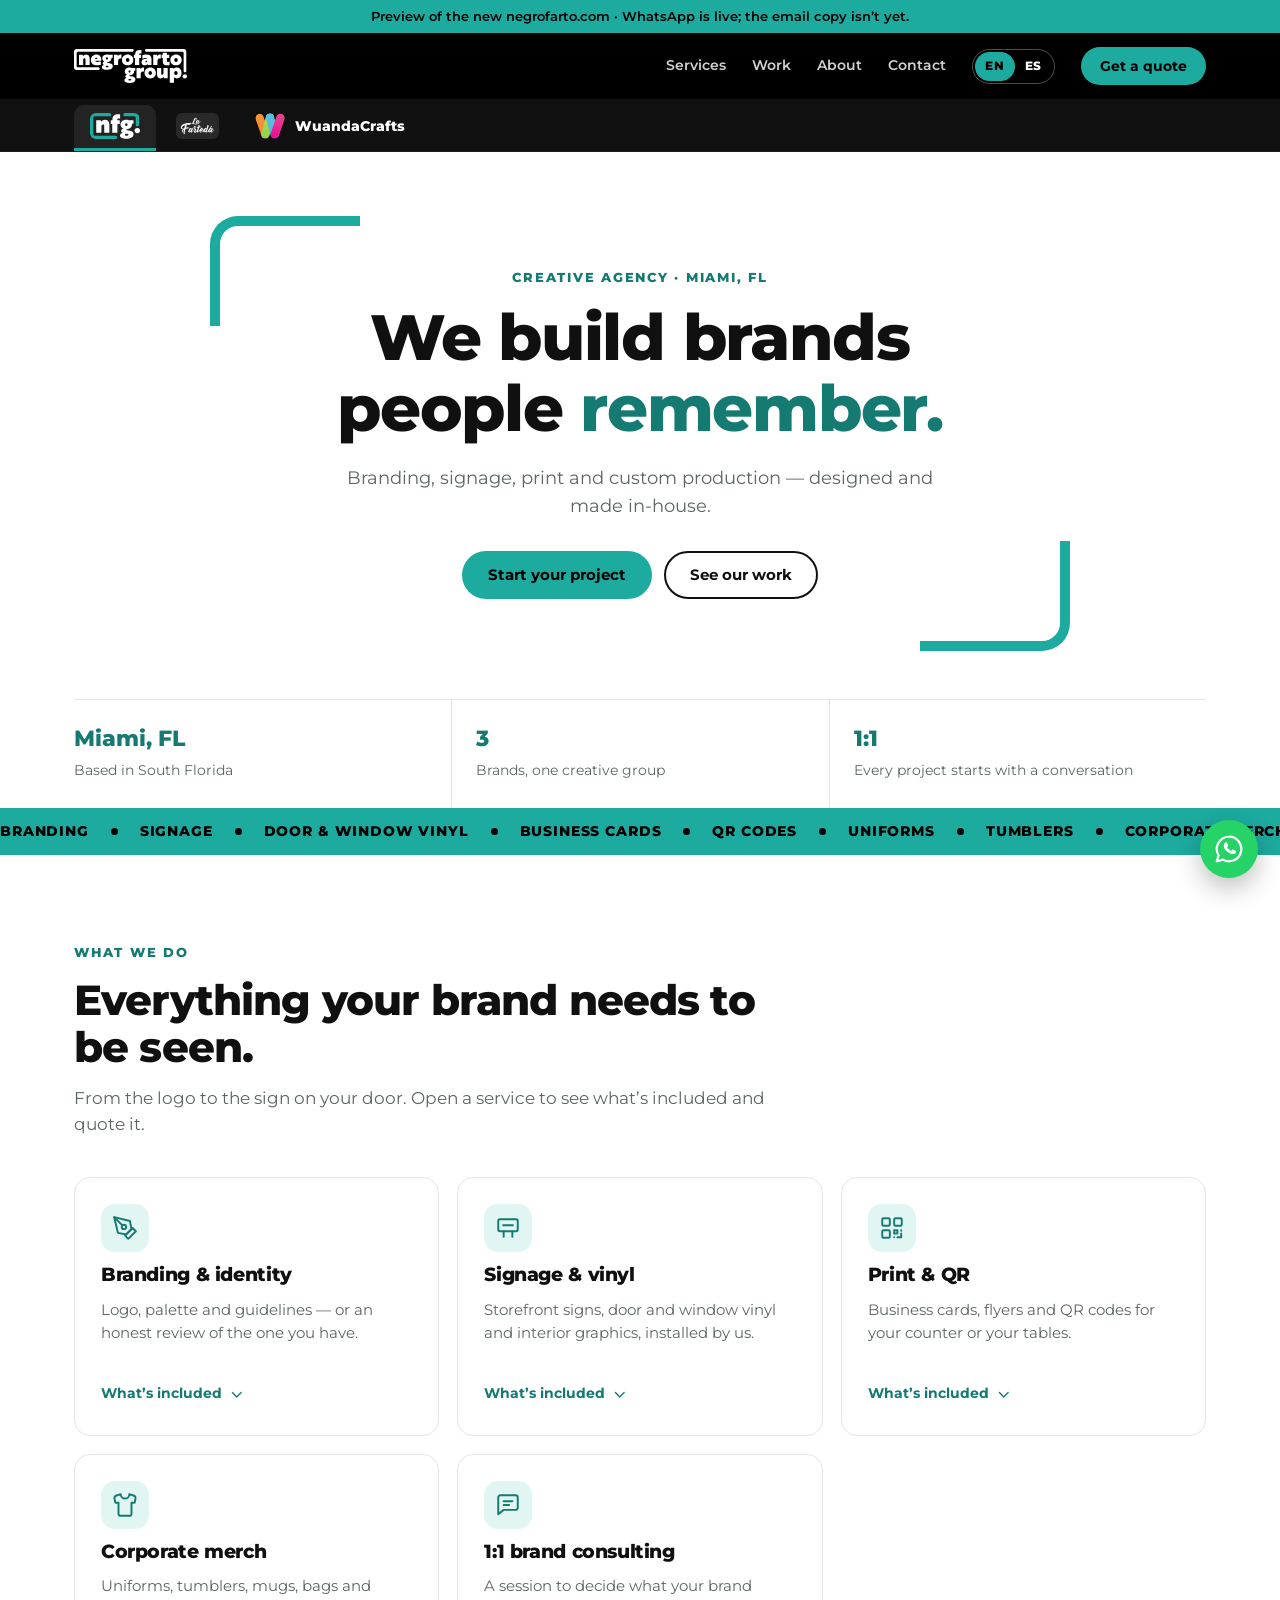
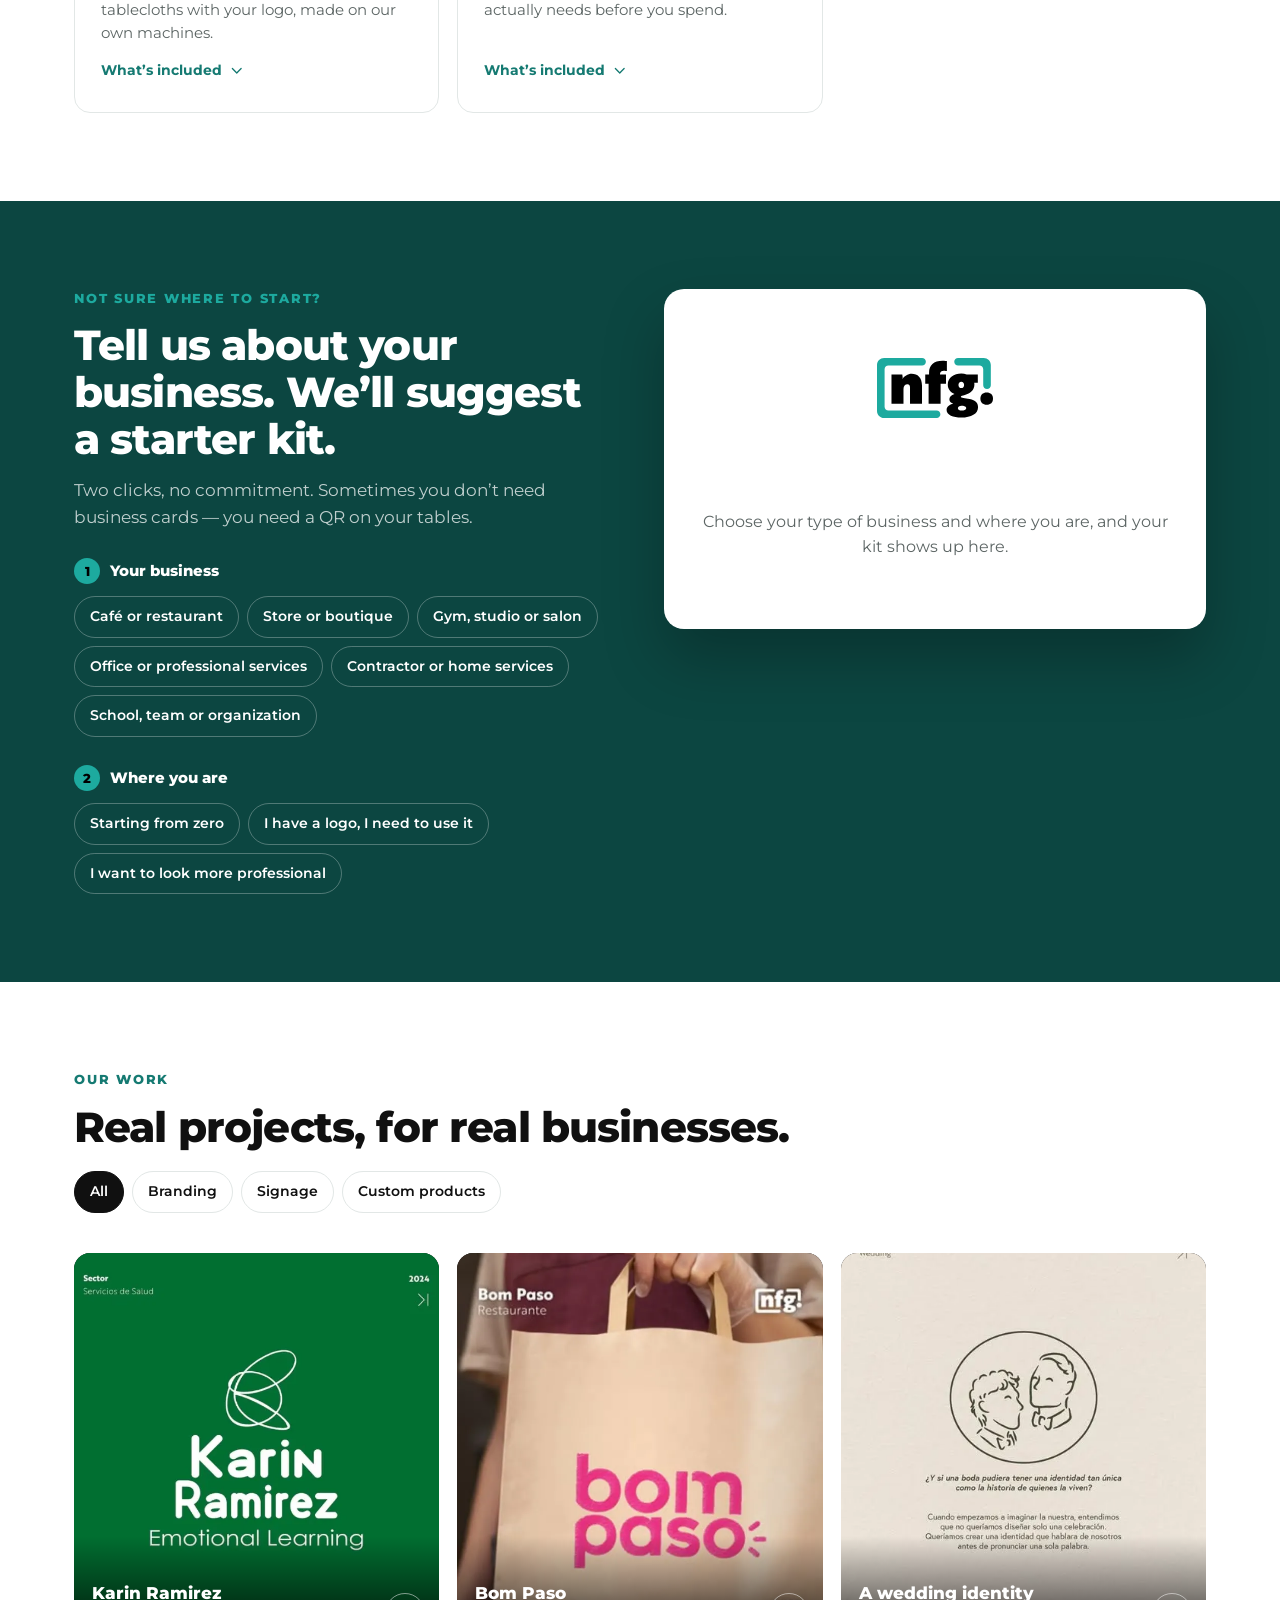
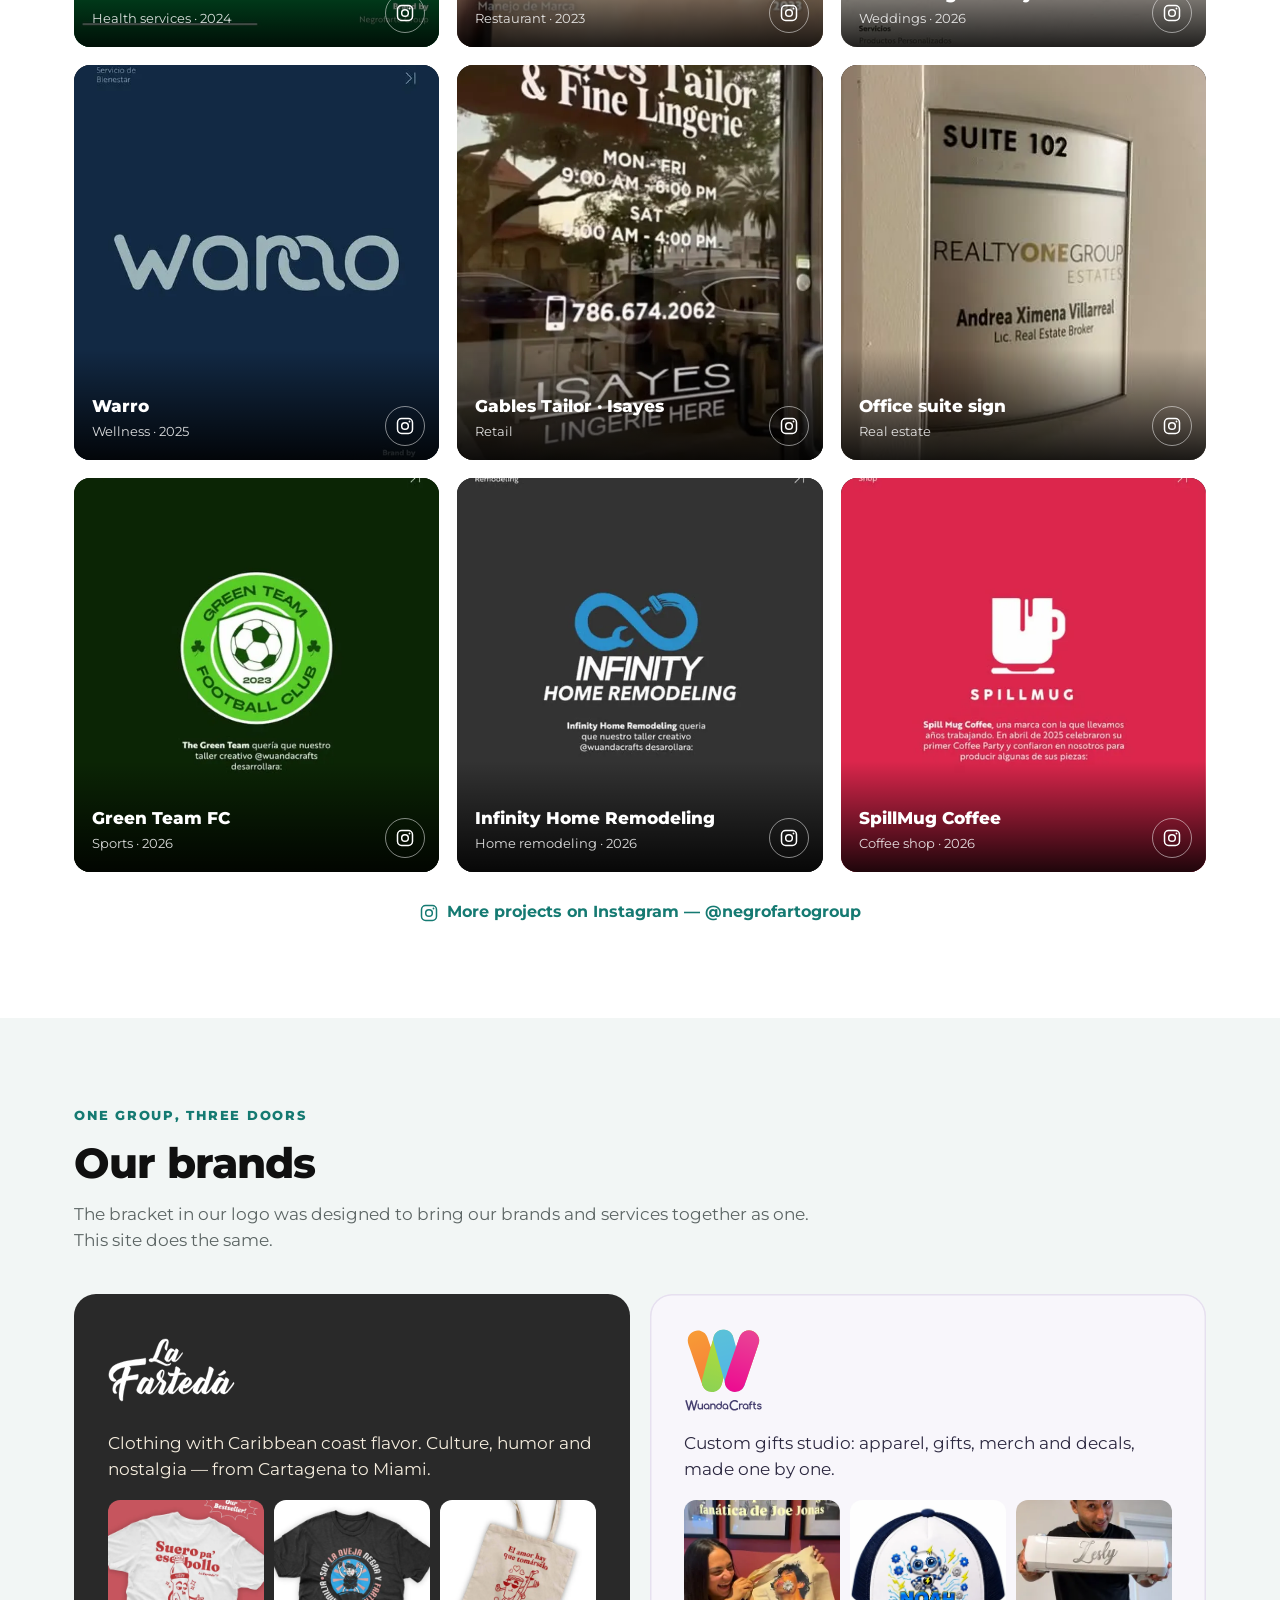
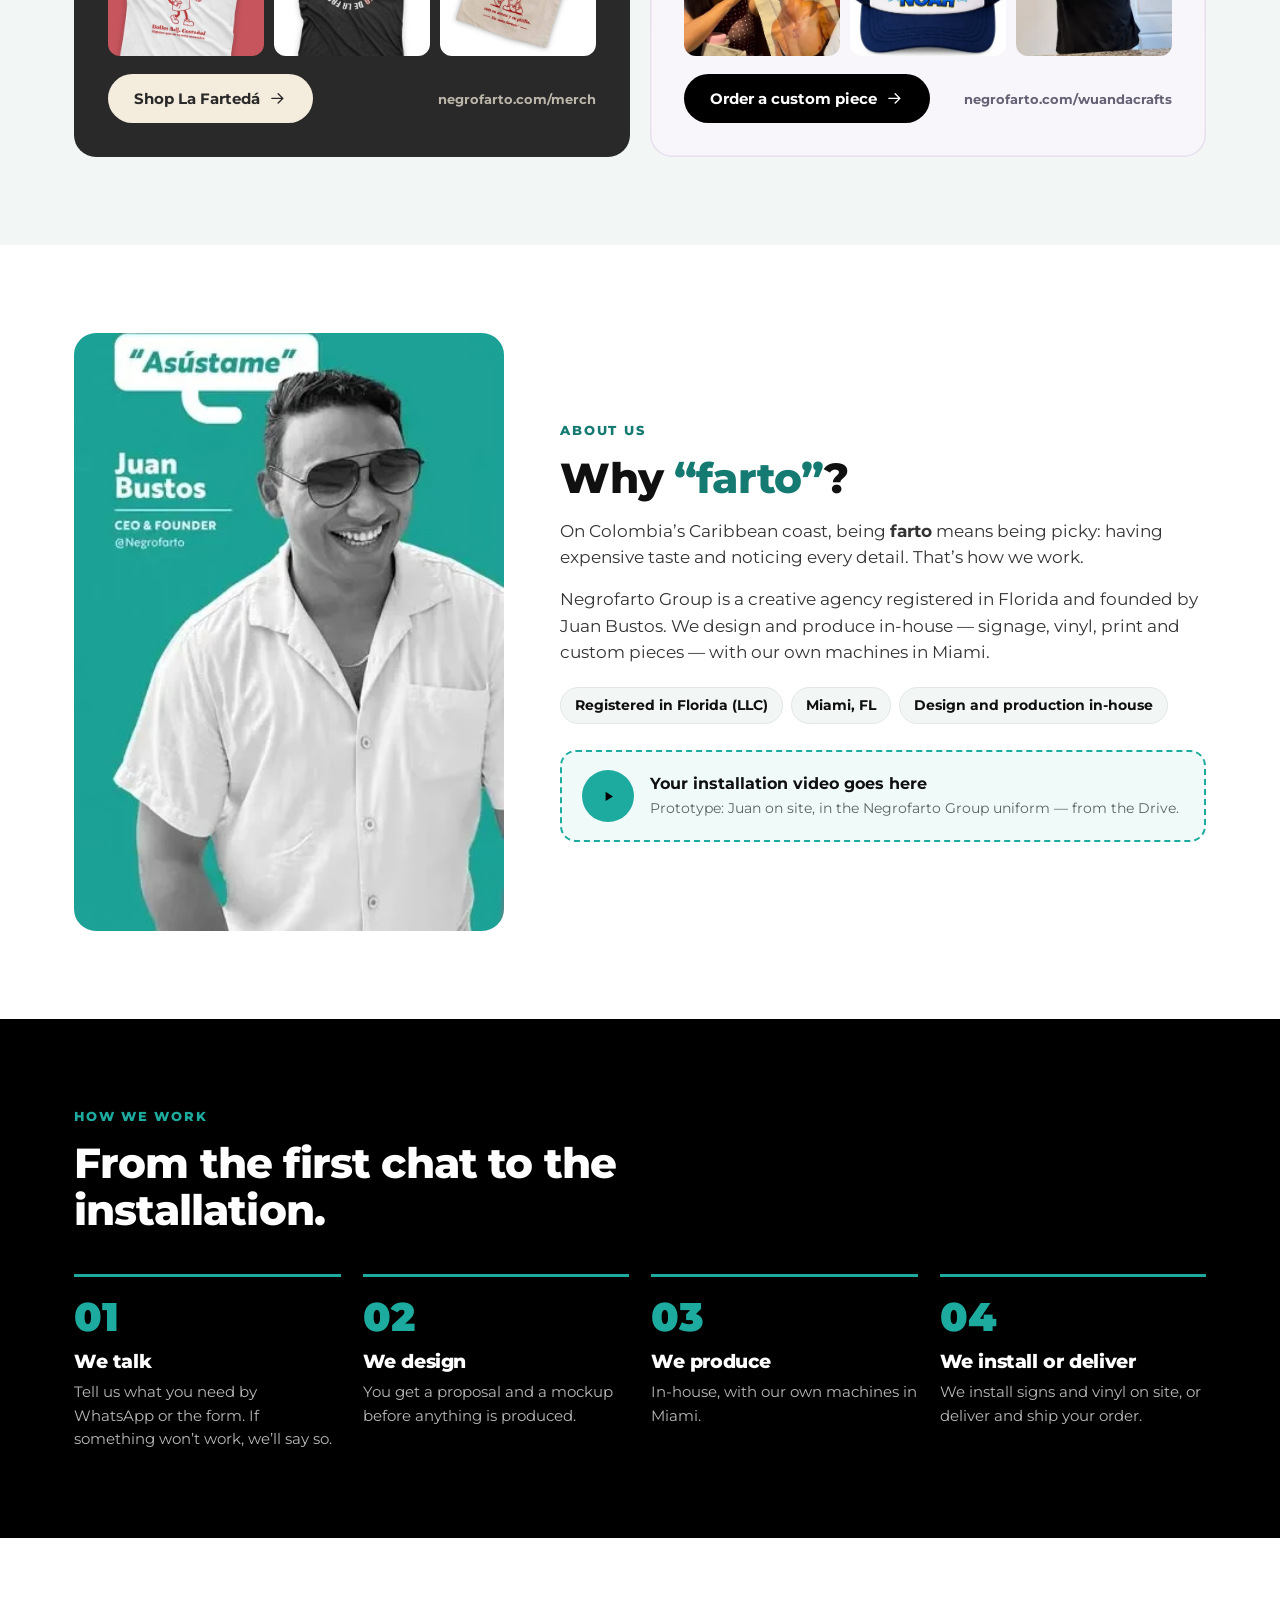
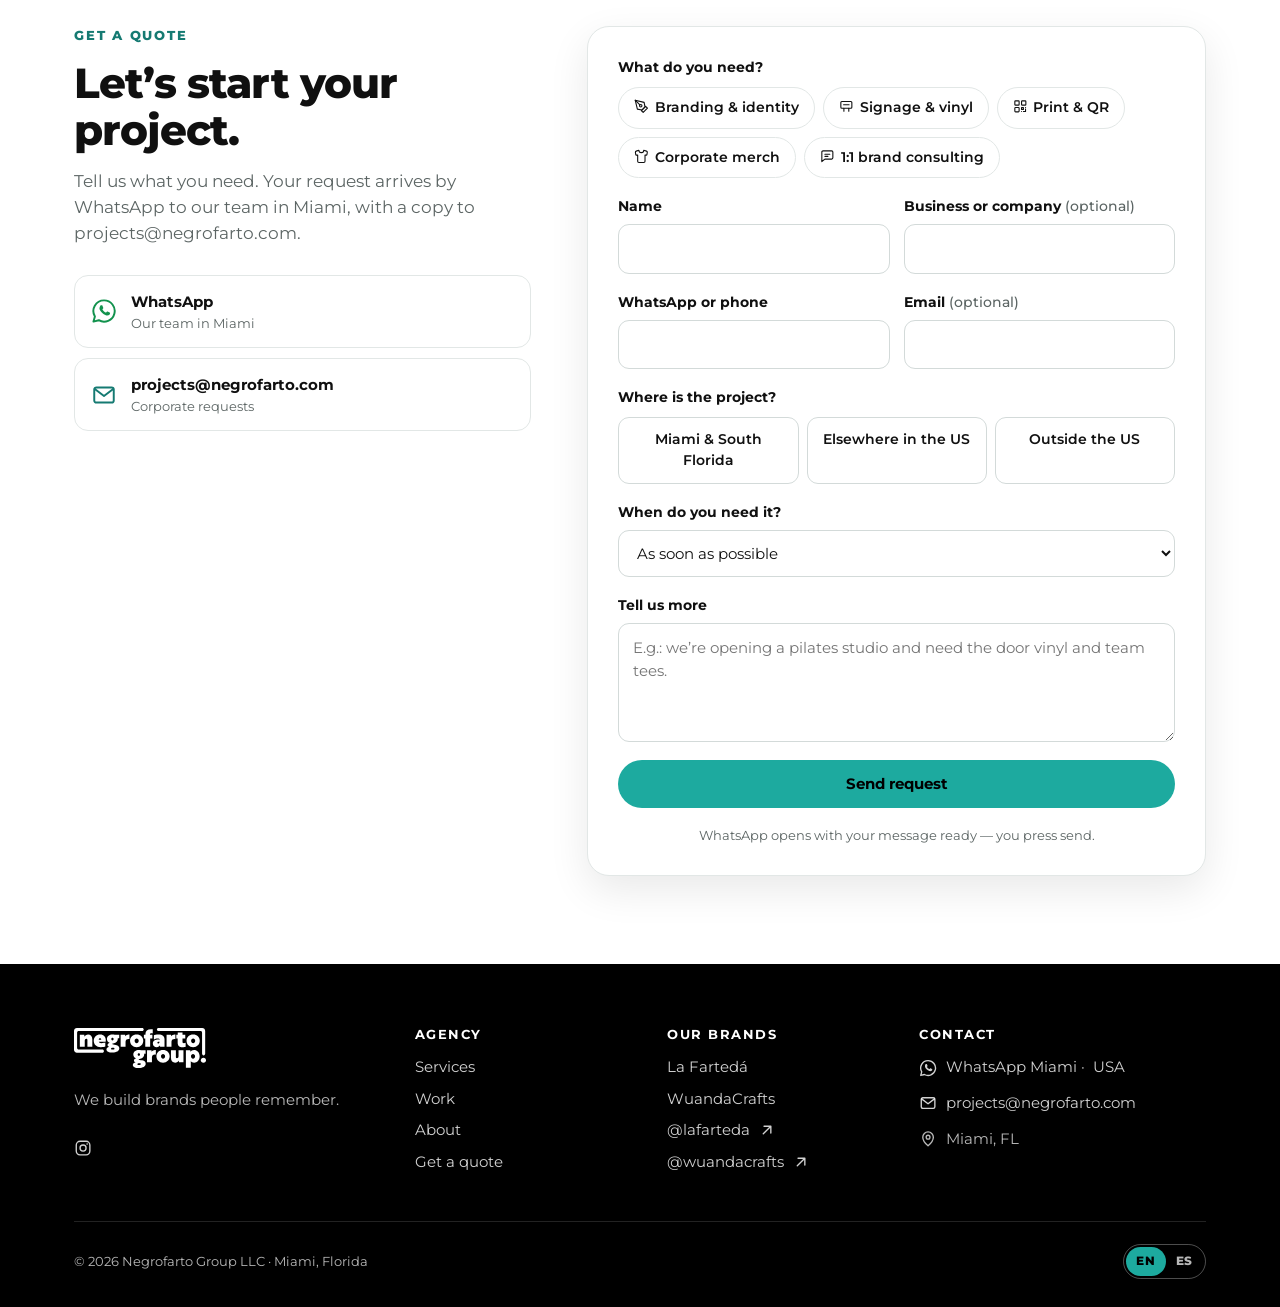
==== prototipo/index.html @ 37476e16 "Tendedero de fotos en WuandaCrafts y correo projects@negrofarto.com - WuandaCrafts: las piezas recie" ====
<!doctype html>
<html lang="en">
<head>
  <meta charset="utf-8" />
  <meta name="viewport" content="width=device-width, initial-scale=1" />
  <meta name="robots" content="noindex, nofollow" />
  <title>Negrofarto Group — Creative agency in Miami</title>
  <meta name="description" content="Creative agency in Miami: branding, signage, print and custom production." />
  <meta name="theme-color" content="#000000" />
  <link rel="icon" href="img/marcas/favicon.svg" type="image/svg+xml" />
  <link rel="icon" href="img/marcas/favicon-32.png" sizes="32x32" type="image/png" />
  <link rel="apple-touch-icon" href="img/marcas/apple-touch-icon.png" />
  <!-- Vista previa: og:image apunta al sitio de revisión; al publicar en negrofarto.com se cambia a ese dominio. -->
  <meta property="og:type" content="website" />
  <meta property="og:site_name" content="Negrofarto Group" />
  <meta property="og:title" content="Negrofarto Group — Creative agency in Miami" />
  <meta property="og:description" content="Creative agency in Miami: branding, signage, print and custom production." />
  <meta property="og:image" content="https://niconania.github.io/negrofarto-web/prototipo/img/og/og-negrofarto.png" />
  <meta property="og:image:width" content="1200" />
  <meta property="og:image:height" content="630" />
  <meta name="twitter:card" content="summary_large_image" />
  <link rel="preconnect" href="https://fonts.googleapis.com" />
  <link rel="preconnect" href="https://fonts.gstatic.com" crossorigin />
  <link href="https://fonts.googleapis.com/css2?family=Montserrat:wght@400;500;600;700;800;900&amp;display=swap" rel="stylesheet" />
  <link rel="stylesheet" href="recursos/estilos.css" />
</head>
<body class="marca-nfg" data-pagina="agencia" data-base="">
  <main>
    <section class="hero">
      <div class="caja">
        <div class="hero-texto">
          <p class="ceja" data-t="hero.ceja"></p>
          <h1 data-t-html="hero.titulo"></h1>
          <p class="hero-bajada" data-t="hero.texto"></p>
          <div class="acciones">
            <a class="boton boton--acento" href="#cotizar" data-t="hero.cta"></a>
            <a class="boton boton--borde" href="#trabajos" data-t="hero.cta2"></a>
          </div>
        </div>
      </div>
      <div class="caja">
        <div class="cifras">
          <div><strong>Miami, FL</strong><span data-t="cifra1"></span></div>
          <div><strong>3</strong><span data-t="cifra2"></span></div>
          <div><strong>1:1</strong><span data-t="cifra3"></span></div>
        </div>
      </div>
    </section>
    <div class="cinta" aria-hidden="true"><div class="cinta-pista" id="cinta"></div></div>

    <section class="seccion" id="servicios">
      <div class="caja">
        <div class="cabeza-seccion">
          <p class="ceja" data-t="serv.ceja"></p>
          <h2 data-t="serv.titulo"></h2>
          <p class="bajada" data-t="serv.texto"></p>
        </div>
        <div class="servicios" id="lista-servicios"></div>
      </div>
    </section>

    <section class="seccion seccion--kit" id="kit">
      <div class="caja kit-grilla">
        <div>
          <p class="ceja" data-t="kit.ceja"></p>
          <h2 data-t="kit.titulo"></h2>
          <p class="bajada" data-t="kit.texto"></p>
          <div class="kit-paso">
            <h3><span>1</span><span data-t="kit.paso1"></span></h3>
            <div class="chips" id="kit-negocios" role="group"></div>
          </div>
          <div class="kit-paso">
            <h3><span>2</span><span data-t="kit.paso2"></span></h3>
            <div class="chips" id="kit-etapas" role="group"></div>
          </div>
        </div>
        <div class="kit-resultado" id="kit-resultado" aria-live="polite"></div>
      </div>
    </section>

    <section class="seccion" id="trabajos">
      <div class="caja">
        <div class="cabeza-seccion cabeza-seccion--fila">
          <div>
            <p class="ceja" data-t="trab.ceja"></p>
            <h2 data-t="trab.titulo"></h2>
          </div>
          <div class="chips chips--claro" id="filtros-trabajos" role="group"></div>
        </div>
        <div class="trabajos" id="lista-trabajos"></div>
        <p class="mas-instagram">
          <a href="https://www.instagram.com/negrofartogroup/" target="_blank" rel="noopener"><svg class="icono" aria-hidden="true"><use href="#i-instagram"/></svg><span data-t="trab.instagram"></span></a>
        </p>
      </div>
    </section>

    <section class="seccion seccion--suave" id="marcas">
      <div class="caja">
        <div class="cabeza-seccion">
          <p class="ceja" data-t="marcas.ceja"></p>
          <h2 data-t="marcas.titulo"></h2>
          <p class="bajada" data-t="marcas.texto"></p>
        </div>
        <div class="marcas">
          <article class="marca marca--lf">
            <img class="marca-logo" src="img/marcas/lafarteda-logo.svg" alt="La Fartedá" width="127" height="64" />
            <p data-t="marcas.lf_texto"></p>
            <div class="marca-fotos">
              <img src="img/productos/camiseta-suero.webp" alt="" loading="lazy" />
              <img src="img/productos/camiseta-oveja-farta.webp" alt="" loading="lazy" />
              <img src="img/productos/tote-avena.webp" alt="" loading="lazy" />
            </div>
            <div class="marca-pie">
              <a class="boton boton--crema" href="merch/index.html"><span data-t="marcas.lf_cta"></span><svg class="icono" aria-hidden="true"><use href="#i-flecha"/></svg></a>
              <span class="marca-ruta">negrofarto.com/merch</span>
            </div>
          </article>
          <article class="marca marca--wc">
            <img class="marca-logo marca-logo--wc" src="img/marcas/wuandacrafts-logo.svg" alt="WuandaCrafts" width="80" height="84" />
            <p data-t="marcas.wc_texto"></p>
            <div class="marca-fotos">
              <img src="img/wuanda/tote-joe-jonas.webp" alt="" loading="lazy" />
              <img src="img/wuanda/gorra.webp" alt="" loading="lazy" />
              <img src="img/wuanda/calcomania-cricut.webp" alt="" loading="lazy" />
            </div>
            <div class="marca-pie">
              <a class="boton boton--negro" href="wuandacrafts/index.html"><span data-t="marcas.wc_cta"></span><svg class="icono" aria-hidden="true"><use href="#i-flecha"/></svg></a>
              <span class="marca-ruta">negrofarto.com/wuandacrafts</span>
            </div>
          </article>
        </div>
      </div>
    </section>

    <section class="seccion" id="nosotros">
      <div class="caja nosotros">
        <figure class="nosotros-foto"><img src="img/equipo/juan-bustos.webp" alt="Juan Bustos, CEO & Founder" loading="lazy" /></figure>
        <div>
          <p class="ceja" data-t="nos.ceja"></p>
          <h2 data-t-html="nos.titulo"></h2>
          <p data-t-html="nos.p1"></p>
          <p data-t="nos.p2"></p>
          <ul class="datos-chip">
            <li data-t="nos.dato1"></li>
            <li>Miami, FL</li>
            <li data-t="nos.dato3"></li>
          </ul>
          <div class="video-pendiente">
            <span class="boton-play"><svg class="icono" aria-hidden="true"><use href="#i-play"/></svg></span>
            <div><strong data-t="nos.video"></strong><span data-t="nos.video_nota"></span></div>
          </div>
        </div>
      </div>
    </section>

    <section class="seccion seccion--negra" id="proceso">
      <div class="caja">
        <div class="cabeza-seccion">
          <p class="ceja" data-t="proc.ceja"></p>
          <h2 data-t="proc.titulo"></h2>
        </div>
        <ol class="proceso">
          <li><span class="proceso-num">01</span><h3 data-t="proc.1t"></h3><p data-t="proc.1x"></p></li>
          <li><span class="proceso-num">02</span><h3 data-t="proc.2t"></h3><p data-t="proc.2x"></p></li>
          <li><span class="proceso-num">03</span><h3 data-t="proc.3t"></h3><p data-t="proc.3x"></p></li>
          <li><span class="proceso-num">04</span><h3 data-t="proc.4t"></h3><p data-t="proc.4x"></p></li>
        </ol>
      </div>
    </section>

    <section class="seccion" id="cotizar">
      <div class="caja cotizar">
        <div>
          <p class="ceja" data-t="cot.ceja"></p>
          <h2 data-t="cot.titulo"></h2>
          <p class="bajada" data-t="cot.texto"></p>
          <div class="contacto-directo">
            <button class="contacto-boton wa" type="button" data-whatsapp="miami"><svg class="icono" aria-hidden="true"><use href="#i-whatsapp"/></svg><span><strong>WhatsApp</strong><small data-t="cot.usa"></small></span></button>
            <a class="contacto-boton" href="mailto:projects@negrofarto.com"><svg class="icono" aria-hidden="true"><use href="#i-correo"/></svg><span><strong>projects@negrofarto.com</strong><small data-t="cot.correo_nota"></small></span></a>
          </div>
        </div>
        <form class="formulario" id="form-cotizar" novalidate>
          <fieldset class="campo">
            <legend data-t="cot.servicios"></legend>
            <div class="chips chips--claro" id="cot-servicios"></div>
            <p class="error-campo" data-error="servicios" data-t="err.servicios" hidden></p>
          </fieldset>
          <div class="fila-2">
            <label class="campo"><span class="etiqueta-campo" data-t="cot.nombre"></span><input name="nombre" autocomplete="name" /><span class="error-campo" data-error="nombre" data-t="err.nombre" hidden></span></label>
            <label class="campo"><span class="etiqueta-campo"><span data-t="cot.negocio"></span> <span class="opcional">(<span data-t="cot.opcional"></span>)</span></span><input name="negocio" autocomplete="organization" /></label>
          </div>
          <div class="fila-2">
            <label class="campo"><span class="etiqueta-campo" data-t="cot.telefono"></span><input name="telefono" type="tel" autocomplete="tel" /><span class="error-campo" data-error="telefono" data-t="err.telefono" hidden></span></label>
            <label class="campo"><span class="etiqueta-campo"><span data-t="cot.correo"></span> <span class="opcional">(<span data-t="cot.opcional"></span>)</span></span><input name="correo" type="email" autocomplete="email" /></label>
          </div>
          <fieldset class="campo">
            <legend data-t="cot.donde"></legend>
            <div class="opciones-radio">
              <label class="opcion"><input type="radio" name="donde" value="miami" /><span data-t="cot.miami"></span></label>
              <label class="opcion"><input type="radio" name="donde" value="eeuu" /><span data-t="cot.eeuu"></span></label>
              <label class="opcion"><input type="radio" name="donde" value="fuera" /><span data-t="cot.fuera"></span></label>
            </div>
            <p class="ruta" id="cot-ruta" hidden></p>
            <p class="error-campo" data-error="donde" data-t="err.donde" hidden></p>
          </fieldset>
          <label class="campo"><span class="etiqueta-campo" data-t="cot.cuando"></span>
            <select name="cuando">
              <option value="asap" data-t="cot.asap"></option>
              <option value="mes" data-t="cot.mes"></option>
              <option value="trimestre" data-t="cot.trimestre"></option>
              <option value="explorando" data-t="cot.explorando"></option>
            </select>
          </label>
          <label class="campo"><span class="etiqueta-campo" data-t="cot.mensaje"></span><textarea name="mensaje" rows="4" data-t-ph="cot.mensaje_ph"></textarea></label>
          <button class="boton boton--acento boton--ancho" type="submit" data-t="cot.enviar"></button>
          <p class="nota-form" data-t="cot.nota"></p>
        </form>
      </div>
    </section>
  </main>
  <dialog class="modal modal--ancho" id="modal-proyecto"></dialog>

  <script src="recursos/iconos.js"></script>
  <script src="recursos/textos.js"></script>
  <script src="recursos/datos.js"></script>
  <script src="recursos/app.js"></script>
</body>
</html>
---- prototipo/recursos/estilos.css ----
/* Prototipo de negrofarto.com — marca Negrofarto Group (turquesa #1DAA9F,
   negro, blanco y Montserrat, según su manual). La Fartedá y WuandaCrafts
   viven bajo la misma cabecera y solo cambian el color de acento. */
*, *::before, *::after { box-sizing: border-box; }

:root {
  --negro: #000;
  --carbon: #141414;
  --texto: #101010;
  --gris: #5c6564;
  --linea: #e2e7e6;
  --fondo: #fff;
  --suave: #f2f6f5;
  /* Turquesa y sus cuatro tonos oficiales: manual de marca 2026, p.13. */
  --turquesa: #1daa9f;
  --turquesa-aqua: #2edccd;
  --turquesa-claro: #62e4da;
  --turquesa-oscuro: #157a72;
  --turquesa-tinta: #0c4641;
  --acento: var(--turquesa);
  --acento-oscuro: var(--turquesa-oscuro);
  --sobre-acento: #000;
  --wa: #25d366;
  --error: #b42318;
  --radio: 16px;
  --sombra: 0 14px 40px rgba(0, 0, 0, .09);
  --caja: 1180px;
  --alto-cabecera: 66px;
  /* Tipografías del manual: Brother 1816 para títulos y Montserrat para texto. Brother 1816 es comercial y aún no
     tenemos sus archivos ni su licencia web, así que los títulos caen a Montserrat. Cuando lleguen, basta declarar
     su @font-face y todos los títulos la toman sin tocar nada más. */
  --fuente-titulo: 'Brother 1816', 'Montserrat', system-ui, -apple-system, 'Segoe UI', sans-serif;
  --fuente-texto: 'Montserrat', system-ui, -apple-system, 'Segoe UI', sans-serif;
}
.marca-lf {
  --acento: #b4464f;
  --acento-oscuro: #8c323a;
  --sobre-acento: #fff;
  --lf-oscuro: #292929;
  --lf-crema: #f4ecdd;
  --lf-crema-2: #e6d9c2;
  --lf-cafe: #6b5a44;
}
/* WuandaCrafts: colores de su logo oficial (el naranja anterior venía del avatar de Halloween). */
.marca-wc {
  --acento: #463f6f;        /* morado del wordmark */
  --acento-oscuro: #2f2a4d;
  --sobre-acento: #fff;
  --wc-rosa: #ec0c91;       /* magenta de la W, solo para textos grandes */
  --wc-crema: #f8f6fb;
  --wc-linea: #e6e0ef;
  --wc-cafe: #5e5878;
}

html { scroll-behavior: smooth; scroll-padding-top: calc(var(--alto-cabecera) + 18px); }
body {
  margin: 0;
  font-family: var(--fuente-texto);
  font-size: 16px;
  line-height: 1.55;
  color: var(--texto);
  background: var(--fondo);
  -webkit-font-smoothing: antialiased;
}
img { display: block; max-width: 100%; }
a { color: inherit; }
button, input, select, textarea { font: inherit; color: inherit; }
h1, h2, h3, h4 { margin: 0; font-family: var(--fuente-titulo); line-height: 1.12; letter-spacing: -0.02em; }
p { margin: 0; }
[hidden] { display: none !important; }
.caja { max-width: var(--caja); margin: 0 auto; padding: 0 24px; }
.icono {
  width: 1.25em; height: 1.25em; flex: none;
  fill: none; stroke: currentColor; stroke-width: 1.8; stroke-linecap: round; stroke-linejoin: round;
}
:focus-visible { outline: 3px solid var(--turquesa-claro); outline-offset: 2px; }

/* ── Botones ── */
.boton {
  display: inline-flex; align-items: center; justify-content: center; gap: 8px;
  padding: 13px 24px; border: 2px solid transparent; border-radius: 999px;
  font-size: 15px; font-weight: 700; line-height: 1.2; text-decoration: none; cursor: pointer;
  transition: transform .15s, background-color .15s, color .15s, border-color .15s;
}
.boton:hover { transform: translateY(-1px); }
.boton--acento { background: var(--acento); color: var(--sobre-acento); }
.boton--acento:hover { background: var(--acento-oscuro); color: #fff; }
.boton--negro { background: #000; color: #fff; }
.boton--negro:hover { background: #2a2a2a; }
.boton--crema { background: #f4ecdd; color: #292929; }
.boton--crema:hover { background: #fff; }
.boton--borde { border-color: currentColor; background: transparent; }
.boton--borde-claro { border-color: rgba(255, 255, 255, .4); color: #fff; }
.boton--borde-claro:hover { border-color: #fff; }
.boton--chico { padding: 9px 17px; font-size: 13.5px; }
.boton--ancho { width: 100%; }
.enlace-flecha {
  display: inline-flex; align-items: center; gap: 6px; padding: 4px 0; border: 0; background: none;
  font-size: 14px; font-weight: 700; color: var(--acento-oscuro); text-decoration: none; cursor: pointer;
}

/* ── Aviso, cabecera y las tres puertas ── */
.aviso { background: var(--turquesa); color: #000; font-size: 12.5px; font-weight: 600; text-align: center; text-wrap: balance; padding: 7px 16px; }
.cabecera { position: sticky; top: 0; z-index: 50; background: var(--negro); color: #fff; }
.cabecera .caja { display: flex; align-items: center; gap: 26px; height: var(--alto-cabecera); position: relative; }
.logo img { height: 34px; width: auto; }
.menu { display: flex; gap: 26px; margin-left: auto; }
.menu a {
  padding: 6px 0; border-bottom: 2px solid transparent;
  font-size: 14px; font-weight: 600; color: rgba(255, 255, 255, .82); text-decoration: none;
}
.menu a:hover { color: #fff; border-color: var(--turquesa); }
.idioma { display: inline-flex; flex: none; padding: 2px; border: 1.5px solid rgba(255, 255, 255, .3); border-radius: 999px; }
.idioma button {
  padding: 5px 10px; border: 0; border-radius: 999px; background: transparent; color: inherit;
  font-size: 12px; font-weight: 800; letter-spacing: .06em; cursor: pointer;
}
.idioma button[aria-pressed="true"] { background: var(--turquesa); color: #000; }
.boton-carrito {
  position: relative; display: grid; place-items: center; width: 42px; height: 42px; flex: none;
  border: 1.5px solid rgba(255, 255, 255, .3); border-radius: 50%; background: transparent; color: #fff; cursor: pointer;
}
.boton-carrito:hover { border-color: #fff; }
.contador {
  position: absolute; top: -5px; right: -6px; display: grid; place-items: center; min-width: 20px; height: 20px; padding: 0 5px;
  border-radius: 10px; background: var(--acento); color: var(--sobre-acento); font-size: 11px; font-weight: 800;
}
.contador.latido { animation: latido .5s; }
@keyframes latido { 40% { transform: scale(1.35); } }
.menu-movil {
  display: none; place-items: center; width: 42px; height: 42px; flex: none;
  border: 0; border-radius: 10px; background: #1b1b1b; color: #fff; cursor: pointer;
}
.puertas { background: #111; border-bottom: 1px solid #1f1f1f; }
.puertas .caja { display: flex; gap: 4px; padding-top: 6px; overflow-x: auto; scrollbar-width: none; }
.puertas .caja::-webkit-scrollbar { display: none; }
.puerta {
  --color-puerta: var(--turquesa);
  display: flex; align-items: center; gap: 10px; padding: 8px 16px 9px; flex: none;
  border-bottom: 3px solid transparent; border-radius: 10px 10px 0 0;
  color: rgba(255, 255, 255, .7); text-decoration: none; white-space: nowrap;
}
.puerta--lf { --color-puerta: #d0646d; }
.puerta--wc { --color-puerta: #ec0c91; }
.puerta img { height: 26px; width: auto; border-radius: 6px; }
.puerta strong { display: block; font-size: 13.5px; font-weight: 800; color: #fff; line-height: 1.2; }
.puerta:hover { background: rgba(255, 255, 255, .05); }
.puerta[aria-current="page"] { background: rgba(255, 255, 255, .08); border-bottom-color: var(--color-puerta); color: rgba(255, 255, 255, .9); }

/* ── Secciones comunes ── */
.seccion { padding: 88px 0; }
.seccion--suave { background: var(--suave); }
.seccion--negra { background: var(--negro); color: #fff; }
.ceja { margin-bottom: 14px; font-size: 12.5px; font-weight: 800; letter-spacing: .14em; text-transform: uppercase; color: var(--acento-oscuro); }
.seccion--negra .ceja, .seccion--kit .ceja { color: var(--turquesa); }
h2 { font-size: clamp(28px, 3.4vw, 42px); font-weight: 800; }
h2 em { font-style: normal; color: var(--acento-oscuro); }
.bajada { margin-top: 14px; font-size: 17px; color: var(--gris); }
.seccion--negra .bajada, .seccion--kit .bajada { color: rgba(255, 255, 255, .74); }
.cabeza-seccion { max-width: 740px; margin-bottom: 40px; }
.cabeza-seccion--fila { display: flex; flex-wrap: wrap; align-items: flex-end; justify-content: space-between; gap: 20px; max-width: none; }
.chips { display: flex; flex-wrap: wrap; gap: 8px; }
.chip {
  padding: 9px 15px; border: 1.5px solid rgba(255, 255, 255, .28); border-radius: 999px; background: transparent;
  color: #fff; font-size: 14px; font-weight: 600; cursor: pointer; transition: background-color .15s, border-color .15s, color .15s;
}
.chip:hover { border-color: #fff; }
.chip[aria-pressed="true"] { background: var(--turquesa); border-color: var(--turquesa); color: #000; }
.chips--claro .chip { border-color: var(--linea); background: #fff; color: var(--texto); }
.chips--claro .chip:hover { border-color: var(--texto); }
.chips--claro .chip[aria-pressed="true"] { background: var(--texto); border-color: var(--texto); color: #fff; }
.chip .icono { width: 1.05em; height: 1.05em; margin-right: 6px; vertical-align: -2px; }

/* Corchete del logo nfg.: engloba lo que va adentro. */
.corchete { position: relative; padding: 22px; }
.corchete::before, .corchete::after {
  content: ''; position: absolute; z-index: 1; width: 34%; height: 34%; border: 10px solid var(--acento); pointer-events: none;
}
.corchete::before { top: 0; left: 0; border-right: 0; border-bottom: 0; border-top-left-radius: 26px; }
.corchete::after { right: 0; bottom: 0; border-top: 0; border-left: 0; border-bottom-right-radius: 26px; }

/* ── Agencia: portada ── */
/* Clara y sin collage: Juan la sentía cargada y el negro pesado. El corchete del logo enmarca el mensaje. */
.hero { padding: 64px 0 0; background: var(--fondo); color: var(--texto); overflow: hidden; }
.hero-texto { position: relative; max-width: 860px; margin: 0 auto; padding: 52px 56px; text-align: center; }
.hero-texto::before, .hero-texto::after {
  content: ''; position: absolute; width: 150px; height: 110px; border: 10px solid var(--turquesa); pointer-events: none;
}
.hero-texto::before { top: 0; left: 0; border-right: 0; border-bottom: 0; border-top-left-radius: 28px; }
.hero-texto::after { right: 0; bottom: 0; border-top: 0; border-left: 0; border-bottom-right-radius: 28px; }
.hero h1 { font-size: clamp(38px, 5vw, 64px); font-weight: 800; text-wrap: balance; }
.hero h1 em { font-style: normal; color: var(--turquesa-oscuro); }
.hero-bajada { max-width: 34em; margin: 20px auto 30px; font-size: 18px; color: var(--gris); text-wrap: pretty; }
.acciones { display: flex; flex-wrap: wrap; gap: 12px; }
.hero .acciones { justify-content: center; }
.cifras { display: grid; grid-template-columns: repeat(3, 1fr); margin-top: 48px; border-top: 1px solid var(--linea); }
.cifras div { display: flex; flex-direction: column; gap: 4px; padding: 22px 24px 26px 0; }
.cifras div + div { padding-left: 24px; border-left: 1px solid var(--linea); }
.cifras strong { font-size: 22px; font-weight: 800; color: var(--turquesa-oscuro); }
.cifras span { font-size: 14px; color: var(--gris); }
.cinta { overflow: hidden; background: var(--acento); color: var(--sobre-acento); white-space: nowrap; }
.cinta-pista { display: inline-flex; padding: 13px 0; font-size: 14px; font-weight: 800; letter-spacing: .06em; text-transform: uppercase; animation: cinta 45s linear infinite; }
.cinta-pista span { display: inline-flex; align-items: center; gap: 22px; padding-right: 22px; }
.cinta-pista span::after { content: ''; width: 7px; height: 7px; border-radius: 50%; background: currentColor; }
@keyframes cinta { to { transform: translateX(-50%); } }

/* Servicios */
.servicios { display: grid; grid-template-columns: repeat(3, 1fr); gap: 18px; align-items: start; }
.servicio {
  display: flex; flex-direction: column; gap: 12px; padding: 26px;
  border: 1.5px solid var(--linea); border-radius: var(--radio); background: #fff; transition: border-color .2s, box-shadow .2s;
}
.servicio:hover, .servicio.abierto { border-color: var(--turquesa); box-shadow: var(--sombra); }
.servicio-icono { display: grid; place-items: center; width: 48px; height: 48px; flex: none; border-radius: 14px; background: #e1f5f3; color: var(--turquesa-oscuro); }
.servicio-icono .icono { width: 26px; height: 26px; }
.servicio h3 { font-size: 19px; font-weight: 800; }
.servicio p { min-height: 4.65em; font-size: 15px; color: var(--gris); }
.servicio-ver .icono { transition: transform .2s; }
.servicio.abierto .servicio-ver .icono { transform: rotate(180deg); }
.servicio-detalle { display: none; gap: 14px; padding-top: 14px; border-top: 1px solid var(--linea); }
.servicio.abierto .servicio-detalle { display: grid; }
.lista-check { display: grid; gap: 8px; margin: 0; padding: 0; list-style: none; font-size: 14.5px; }
.lista-check li { display: flex; align-items: flex-start; gap: 8px; }
.lista-check .icono { margin-top: 2px; color: var(--turquesa); }

/* ¿Qué necesita tu negocio? */
.seccion--kit { background: var(--turquesa-tinta); color: #fff; }
.kit-grilla { display: grid; grid-template-columns: 1fr 1fr; gap: 48px; align-items: start; }
.kit-paso { margin-top: 28px; }
.kit-paso h3 { display: flex; align-items: center; gap: 10px; margin-bottom: 12px; font-size: 15px; font-weight: 800; letter-spacing: 0; }
.kit-paso h3 span:first-child { display: grid; place-items: center; width: 26px; height: 26px; border-radius: 50%; background: var(--turquesa); color: #000; font-size: 13px; }
.kit-resultado {
  position: sticky; top: calc(var(--alto-cabecera) + 20px); padding: 30px;
  border-radius: 20px; background: #fff; color: var(--texto); box-shadow: 0 30px 60px rgba(0, 0, 0, .25);
}
.kit-vacio { display: grid; place-items: center; gap: 14px; min-height: 280px; text-align: center; color: var(--gris); }
.kit-logo { width: 116px; height: auto; }
.kit-para { margin-top: 4px; font-size: 14px; color: var(--gris); }
.kit-items { display: grid; gap: 10px; margin: 18px 0 20px; padding: 0; list-style: none; }
.kit-item { display: grid; grid-template-columns: 40px 1fr; gap: 12px; align-items: start; padding: 12px; border-radius: 12px; background: var(--suave); animation: aparecer .35s both; }
.kit-item:nth-child(2) { animation-delay: .06s; }
.kit-item:nth-child(3) { animation-delay: .12s; }
.kit-item:nth-child(4) { animation-delay: .18s; }
@keyframes aparecer { from { opacity: 0; transform: translateY(8px); } }
.kit-item .servicio-icono { width: 40px; height: 40px; border-radius: 10px; }
.kit-item .servicio-icono .icono { width: 22px; height: 22px; }
.kit-item strong { display: block; font-size: 15px; }
.kit-item span { font-size: 13.5px; color: var(--gris); }
.kit-item small { display: inline-block; margin-top: 5px; font-size: 11.5px; font-weight: 800; letter-spacing: .08em; text-transform: uppercase; color: var(--turquesa-oscuro); }
.kit-nota { margin-bottom: 16px; padding: 10px 12px; border-radius: 10px; background: #e1f5f3; color: var(--turquesa-oscuro); font-size: 13.5px; font-weight: 600; }

/* Trabajos */
.trabajos { display: grid; grid-template-columns: repeat(3, 1fr); gap: 18px; }
.trabajo { position: relative; overflow: hidden; border-radius: var(--radio); background: #111; aspect-ratio: 1 / 1.08; }
.trabajo-abrir {
  position: absolute; inset: 0; display: block; width: 100%; height: 100%; padding: 0; border: 0;
  background: none; color: inherit; font: inherit; text-align: left; cursor: pointer;
}
.trabajo-abrir:focus-visible { outline-offset: -5px; } /* la tarjeta recorta lo que sale de su borde */
.trabajo img { width: 100%; height: 100%; object-fit: cover; transition: transform .5s; }
.trabajo:hover img { transform: scale(1.04); }
.trabajo-info { position: absolute; inset: auto 0 0 0; padding: 44px 66px 16px 18px; background: linear-gradient(transparent, rgba(0, 0, 0, .86)); color: #fff; }
.trabajo-info strong { display: block; font-size: 17px; font-weight: 800; }
.trabajo-info span { font-size: 13px; opacity: .85; }
/* Instagram de cada trabajo: abajo a la derecha, sobre el degradado, sin tapar la imagen. */
.trabajo-ig {
  position: absolute; right: 14px; bottom: 14px; display: grid; place-items: center; width: 40px; height: 40px;
  border: 1px solid rgba(255, 255, 255, .5); border-radius: 50%; color: #fff;
  transition: background-color .15s, border-color .15s, color .15s;
}
.trabajo-ig:hover { border-color: var(--acento); background: var(--acento); color: var(--sobre-acento); }
.trabajo-ig .icono { width: 20px; height: 20px; }
.mas-instagram { margin-top: 28px; text-align: center; }
.mas-instagram a { display: inline-flex; align-items: center; gap: 8px; font-weight: 700; color: var(--turquesa-oscuro); text-decoration: none; }

/* Marcas */
.marcas { display: grid; grid-template-columns: 1fr 1fr; gap: 20px; }
.marca { display: flex; flex-direction: column; gap: 18px; padding: 34px; overflow: hidden; border-radius: 22px; }
.marca--lf { background: #292929; color: #f4ecdd; }
.marca--wc { background: #f8f6fb; color: #2c2840; box-shadow: inset 0 0 0 1.5px #e6e0ef; }
.marca-logo { align-self: flex-start; height: 64px; width: auto; margin: 10px 0; }
.marca-logo--wc { height: 84px; margin: 0; }
.marca p { max-width: 30em; font-size: 17px; }
.marca-fotos { display: grid; grid-template-columns: repeat(3, 1fr); gap: 10px; }
.marca-fotos img { width: 100%; aspect-ratio: 1; object-fit: cover; border-radius: 12px; }
.marca-pie { display: flex; flex-wrap: wrap; align-items: center; justify-content: space-between; gap: 12px; margin-top: auto; }
.marca-ruta { font-size: 13px; font-weight: 700; opacity: .72; }

/* Nosotros */
.nosotros { display: grid; grid-template-columns: .8fr 1.2fr; gap: 56px; align-items: center; }
.nosotros-foto { margin: 0; overflow: hidden; border-radius: 22px; background: var(--turquesa); }
.nosotros-foto img { width: 100%; aspect-ratio: 360 / 500; object-fit: cover; }
.nosotros h2 em { color: var(--turquesa-oscuro); }
.nosotros p:not(.ceja) { margin-top: 16px; font-size: 17px; color: #333; }
.datos-chip { display: flex; flex-wrap: wrap; gap: 8px; margin: 22px 0 0; padding: 0; list-style: none; }
.datos-chip li { padding: 7px 14px; border: 1px solid var(--linea); border-radius: 999px; background: var(--suave); font-size: 13.5px; font-weight: 700; }
.video-pendiente { display: flex; align-items: center; gap: 16px; margin-top: 26px; padding: 18px 20px; border: 2px dashed var(--turquesa); border-radius: 16px; background: #f0faf9; }
.video-pendiente .boton-play { display: grid; place-items: center; width: 52px; height: 52px; flex: none; border-radius: 50%; background: var(--turquesa); color: #000; }
.video-pendiente strong { display: block; }
.video-pendiente span { font-size: 13.5px; color: var(--gris); }

/* Proceso */
.proceso { display: grid; grid-template-columns: repeat(4, 1fr); gap: 22px; margin: 0; padding: 0; list-style: none; }
.proceso li { padding-top: 20px; border-top: 3px solid var(--turquesa); }
.proceso-num { display: block; margin-bottom: 14px; font-size: 40px; font-weight: 900; line-height: 1; color: var(--turquesa); }
.proceso h3 { margin-bottom: 8px; font-size: 19px; font-weight: 800; }
.proceso p { font-size: 15px; color: rgba(255, 255, 255, .72); }

/* Formularios */
.cotizar { display: grid; grid-template-columns: .85fr 1.15fr; gap: 56px; align-items: start; }
.contacto-directo { display: grid; gap: 10px; margin-top: 28px; }
.contacto-boton {
  display: flex; align-items: center; gap: 14px; width: 100%; padding: 14px 16px;
  border: 1.5px solid var(--linea); border-radius: 14px; background: #fff; text-align: left; text-decoration: none; cursor: pointer;
}
.contacto-boton:hover { border-color: var(--texto); }
.contacto-boton .icono { width: 26px; height: 26px; color: var(--turquesa-oscuro); }
.contacto-boton.wa .icono { color: #12924d; }
.contacto-boton strong { display: block; font-size: 15px; }
.contacto-boton small { display: block; font-size: 13px; color: var(--gris); }
.formulario { display: grid; gap: 18px; padding: 30px; border: 1.5px solid var(--linea); border-radius: 22px; background: #fff; box-shadow: var(--sombra); }
.campo { display: grid; gap: 7px; min-width: 0; margin: 0; padding: 0; border: 0; }
.etiqueta-campo, .campo legend { padding: 0; font-size: 13.5px; font-weight: 700; }
.campo legend { margin-bottom: 9px; }
.opcional { font-weight: 500; color: var(--gris); }
.campo input, .campo select, .campo textarea {
  width: 100%; padding: 12px 14px; border: 1.5px solid #d3dad9; border-radius: 11px; background: #fff;
  font-size: 15px; transition: border-color .15s, box-shadow .15s;
}
.campo textarea { min-height: 96px; resize: vertical; }
.campo input:focus, .campo select:focus, .campo textarea:focus {
  outline: none; border-color: var(--acento); box-shadow: 0 0 0 3px color-mix(in srgb, var(--acento) 22%, transparent);
}
.campo.con-error input, .campo.con-error textarea { border-color: var(--error); }
.error-campo { font-size: 13px; font-weight: 600; color: var(--error); }
.fila-2 { display: grid; grid-template-columns: 1fr 1fr; gap: 14px; }
.fila-3 { display: grid; grid-template-columns: repeat(3, 1fr); gap: 14px; }
.opciones-radio { display: grid; grid-template-columns: repeat(3, 1fr); gap: 8px; }
.opciones-radio--2 { grid-template-columns: 1fr 1fr; }
.opcion { position: relative; }
.opcion input { position: absolute; opacity: 0; pointer-events: none; }
.opcion span {
  display: block; height: 100%; padding: 11px 12px; border: 1.5px solid #d3dad9; border-radius: 11px;
  font-size: 14px; font-weight: 600; text-align: center; cursor: pointer;
}
.opcion input:checked + span { border-color: var(--texto); background: var(--texto); color: #fff; }
.opcion input:focus-visible + span { outline: 3px solid var(--turquesa-claro); outline-offset: 2px; }
.ruta { display: flex; align-items: center; gap: 6px; margin-top: 8px; font-size: 13.5px; font-weight: 700; color: #12924d; }
.nota-form { font-size: 12.5px; text-align: center; color: var(--gris); }

/* ── Pie ── */
.pie { padding: 64px 0 28px; background: var(--negro); color: rgba(255, 255, 255, .72); font-size: 14.5px; }
.pie-grilla { display: grid; grid-template-columns: 1.4fr 1fr 1fr 1.3fr; gap: 32px; }
.pie-logo img { height: 40px; width: auto; }
.pie-lema { max-width: 22em; margin-top: 14px; }
.pie-redes { display: flex; gap: 10px; margin-top: 18px; }
.pie-redes a { display: grid; place-items: center; width: 38px; height: 38px; border: 1.5px solid #333; border-radius: 50%; color: #fff; }
.pie h4 { margin-bottom: 14px; font-size: 12.5px; letter-spacing: .12em; text-transform: uppercase; color: #fff; }
.pie ul { display: grid; gap: 9px; margin: 0; padding: 0; list-style: none; }
.pie a, .pie .enlace {
  display: inline-flex; align-items: center; gap: 8px; padding: 0; border: 0; background: none;
  font-size: 14.5px; color: rgba(255, 255, 255, .82); text-align: left; text-decoration: none; cursor: pointer;
}
.pie a:hover, .pie .enlace:hover { color: var(--turquesa); }
.pie-lugar { display: inline-flex; align-items: center; gap: 8px; }
.pie-legal { display: flex; flex-wrap: wrap; align-items: center; justify-content: space-between; gap: 16px; margin-top: 48px; padding-top: 22px; border-top: 1px solid #222; font-size: 13px; }

.flotante {
  position: fixed; right: 22px; bottom: 22px; z-index: 40; display: grid; place-items: center; width: 58px; height: 58px;
  border: 0; border-radius: 50%; background: var(--wa); color: #fff; box-shadow: 0 10px 26px rgba(0, 0, 0, .25); cursor: pointer;
}
.flotante .icono { width: 30px; height: 30px; }

/* ── Diálogos ── */
dialog.modal {
  width: 100%; max-width: min(460px, calc(100% - 32px)); padding: 0; border: 0; border-radius: 22px;
  color: var(--texto); box-shadow: 0 30px 80px rgba(0, 0, 0, .35);
}
dialog.modal--ancho { max-width: min(900px, calc(100% - 32px)); }
dialog::backdrop { background: rgba(0, 0, 0, .6); }
.modal-cuerpo { display: grid; gap: 14px; padding: 28px; }
.modal h3 { padding-right: 36px; font-size: 21px; font-weight: 800; }
.modal p { font-size: 15px; color: var(--gris); }
.modal-cerrar {
  position: absolute; top: 12px; right: 12px; z-index: 2; display: grid; place-items: center; width: 38px; height: 38px;
  border: 0; border-radius: 50%; background: var(--suave); cursor: pointer;
}
.chat { display: grid; gap: 10px; padding: 16px; border-radius: 16px; background: #efeae2; }
.chat-destino { display: flex; align-items: center; gap: 8px; font-size: 13.5px; font-weight: 700; color: #075e54; }
.burbuja {
  justify-self: end; max-width: 100%; max-height: 38vh; overflow: auto; padding: 12px 14px;
  border-radius: 12px 12px 4px 12px; background: #d9fdd3; box-shadow: 0 1px 1px rgba(0, 0, 0, .08);
  font-size: 14px; white-space: pre-wrap; color: #111;
}
.modal .modal-nota { font-size: 12.5px; }
.elegir-wa { display: grid; grid-template-columns: 1fr 1fr; gap: 10px; }
.visor { display: grid; grid-template-columns: 1fr 1fr; }
.visor-img { min-height: 100%; background: #111; }
.visor-img img { width: 100%; height: 100%; max-height: 80vh; object-fit: contain; }
.visor .modal-cuerpo { align-content: center; }

/* ── La Fartedá (/merch) ── */
.marca-lf { background: var(--lf-crema); }
.lf-hero { padding: 56px 0 64px; overflow: hidden; background: var(--lf-oscuro); color: var(--lf-crema); }
.lf-hero-grilla { display: grid; grid-template-columns: 1fr 1fr; gap: 48px; align-items: center; }
.lf-logo { height: 96px; width: auto; margin: 0 0 18px; }
.lf-hero h1 { font-size: clamp(34px, 4.4vw, 56px); font-weight: 800; color: #fff; }
.lf-hero p { max-width: 30em; margin: 16px 0 22px; font-size: 18px; color: rgba(244, 236, 221, .82); }
.chips-texto { display: flex; flex-wrap: wrap; gap: 8px; margin: 0 0 26px; padding: 0; list-style: none; }
.chips-texto li { padding: 6px 13px; border: 1.5px solid currentColor; border-radius: 999px; font-size: 13px; font-weight: 700; opacity: .85; }
.lf-fotos { display: grid; grid-template-columns: 1.1fr 1fr; grid-template-rows: repeat(2, minmax(0, 1fr)); gap: 12px; height: 440px; }
.lf-fotos img { width: 100%; height: 100%; object-fit: cover; border-radius: 16px; }
.lf-fotos img:first-child { grid-row: span 2; }
.lf-coleccion { padding-top: 26px; }
.lf-barra {
  position: sticky; top: var(--alto-cabecera); z-index: 20; display: flex; flex-wrap: wrap; align-items: center; justify-content: space-between;
  gap: 14px; padding: 14px 0; border-bottom: 1px solid var(--lf-crema-2); background: var(--lf-crema);
}
.marca-lf .chips--claro .chip { border-color: var(--lf-crema-2); }
.marca-lf .chips--claro .chip[aria-pressed="true"] { background: var(--lf-oscuro); border-color: var(--lf-oscuro); }
.pais { display: inline-flex; align-items: center; gap: 10px; font-size: 13.5px; font-weight: 700; }
.pais .icono { color: var(--acento); }
.pais-botones { display: inline-flex; padding: 3px; border: 1.5px solid var(--lf-crema-2); border-radius: 999px; background: #fff; }
.pais-botones button { padding: 7px 13px; border: 0; border-radius: 999px; background: transparent; font-size: 13px; font-weight: 700; cursor: pointer; }
.pais-botones button[aria-pressed="true"] { background: var(--lf-oscuro); color: #fff; }
.lf-nota-envio { display: flex; align-items: center; gap: 8px; margin: 16px 0 24px; font-size: 13.5px; font-weight: 600; color: var(--lf-cafe); }
.lf-nota-envio .icono { color: var(--acento); }
.productos { display: grid; grid-template-columns: repeat(4, 1fr); gap: 18px; }
.producto {
  position: relative; display: flex; flex-direction: column; overflow: hidden; padding: 0; border: 0; border-radius: 18px;
  background: #fff; text-align: left; cursor: pointer; transition: transform .2s, box-shadow .2s;
}
.producto:hover { transform: translateY(-3px); box-shadow: 0 16px 34px rgba(41, 41, 41, .14); }
.producto img { width: 100%; aspect-ratio: 1; object-fit: cover; }
.producto-info { display: grid; gap: 4px; padding: 14px 16px 16px; }
.producto-tipo { font-size: 11.5px; font-weight: 800; letter-spacing: .1em; text-transform: uppercase; color: #8a7a62; }
.producto-nombre { font-size: 15.5px; font-weight: 800; line-height: 1.25; }
.producto-precio { font-size: 15px; font-weight: 700; color: var(--acento); }
.etiqueta-producto { position: absolute; top: 12px; left: 12px; padding: 5px 10px; border-radius: 999px; background: var(--acento); color: #fff; font-size: 11.5px; font-weight: 800; }
.puntos { display: flex; gap: 5px; margin-top: 4px; }
.punto { width: 14px; height: 14px; flex: none; border: 1.5px solid rgba(0, 0, 0, .2); border-radius: 50%; }
.ficha { display: grid; grid-template-columns: 1fr 1fr; }
.ficha-img { background: var(--lf-crema); }
.ficha-img img { width: 100%; height: 100%; aspect-ratio: 1; object-fit: cover; }
.ficha .modal-cuerpo { align-content: start; gap: 16px; }
.ficha-precio { font-size: 22px; font-weight: 800; color: var(--acento); }
.ficha-precio small { margin-left: 8px; font-size: 13px; font-weight: 600; color: var(--gris); }
.grupo-opciones h4 { display: flex; justify-content: space-between; gap: 10px; margin-bottom: 8px; font-size: 13px; font-weight: 800; letter-spacing: 0; }
.grupo-opciones h4 span { font-weight: 500; color: var(--gris); }
.opciones { display: flex; flex-wrap: wrap; gap: 8px; }
.opcion-btn {
  display: inline-flex; align-items: center; gap: 8px; padding: 9px 13px; border: 1.5px solid #d9cfbd; border-radius: 10px;
  background: #fff; font-size: 14px; font-weight: 700; cursor: pointer;
}
.opcion-btn[aria-pressed="true"] { border-color: var(--lf-oscuro); background: var(--lf-oscuro); color: #fff; }
.opcion-btn .punto { width: 16px; height: 16px; }
.opcion-btn[aria-pressed="true"] .punto { border-color: rgba(255, 255, 255, .7); }
.cantidad { display: inline-flex; align-items: center; border: 1.5px solid #d9cfbd; border-radius: 999px; }
.cantidad button { display: grid; place-items: center; width: 38px; height: 38px; border: 0; background: none; cursor: pointer; }
.cantidad output { min-width: 26px; font-weight: 800; text-align: center; }
.cantidad--chica button { width: 30px; height: 30px; }
.fila-agregar { display: flex; align-items: center; gap: 12px; }
.fila-agregar .boton { flex: 1; }
dialog.cajon {
  width: min(430px, 100%); height: 100%; max-width: 100%; max-height: 100%; margin: 0 0 0 auto; padding: 0; border: 0;
  background: #fff; color: var(--texto);
}
dialog.cajon[open] { display: flex; flex-direction: column; animation: deslizar .25s ease-out; }
@keyframes deslizar { from { transform: translateX(40px); opacity: .4; } }
.cajon-cabeza { display: flex; align-items: center; justify-content: space-between; padding: 18px 22px; border-bottom: 1px solid var(--linea); }
.cajon-cabeza h3 { font-size: 20px; font-weight: 800; }
.cajon-cabeza .modal-cerrar { position: static; }
.cajon-lista { flex: 1; overflow: auto; padding: 4px 22px; }
.cajon-vacio { display: grid; place-items: center; gap: 14px; height: 100%; padding: 40px 0; text-align: center; color: var(--gris); }
.cajon-vacio .icono { width: 44px; height: 44px; color: var(--lf-crema-2); }
.linea-carrito { display: grid; grid-template-columns: 64px 1fr auto; gap: 12px; align-items: center; padding: 14px 0; border-bottom: 1px solid var(--linea); }
.linea-carrito img { width: 64px; height: 64px; object-fit: cover; border-radius: 10px; }
.linea-carrito strong { display: block; font-size: 14.5px; line-height: 1.3; }
.linea-carrito small { display: block; margin: 2px 0 6px; font-size: 12.5px; color: var(--gris); }
.linea-precio { display: grid; justify-items: end; gap: 6px; font-size: 14px; font-weight: 800; }
.quitar { display: grid; place-items: center; width: 30px; height: 30px; padding: 0; border: 0; border-radius: 8px; background: none; color: var(--gris); cursor: pointer; }
.quitar:hover { background: var(--suave); color: var(--error); }
.cajon-pie { display: grid; gap: 12px; padding: 16px 22px 22px; border-top: 1px solid var(--linea); background: #fcfaf6; }
.totales { display: grid; gap: 4px; font-size: 14.5px; }
.totales div { display: flex; justify-content: space-between; }
.totales .total { font-size: 18px; font-weight: 800; }
.cajon-pie .fila-2 { gap: 10px; }
.cajon-pie .campo input, .cajon-pie .campo textarea { padding: 10px 12px; font-size: 14px; }
.cajon-pie .campo textarea { min-height: 54px; }
.pasos-lf { display: grid; grid-template-columns: repeat(4, 1fr); gap: 16px; margin: 0; padding: 0; list-style: none; }
.pasos-lf li { padding: 24px; border-radius: 18px; background: #fff; }
.pasos-lf .icono { width: 30px; height: 30px; margin-bottom: 14px; color: var(--acento); }
.pasos-lf h3 { margin-bottom: 6px; font-size: 17px; font-weight: 800; }
.pasos-lf p { font-size: 14.5px; color: var(--lf-cafe); }
.look { display: grid; grid-template-columns: repeat(4, 1fr); gap: 12px; }
.look img { width: 100%; aspect-ratio: 3 / 4; object-fit: cover; border-radius: 16px; }
.marca-lf .seccion--suave { background: #efe4d1; }

/* ── Tendedero de fotos (recursos/tendedero.js): carrusel horizontal y cortina vertical ──
   Las medidas de .t-papel, .t-imagen y .t-nota también están en tendedero.js (altoFoto). */
.tendedero, .cortina { --t-cuerda: #8a7f72; --t-gancho: #c9a67a; --t-tinta: #3b3833; }
.marca-wc .tendedero, .marca-wc .cortina { --t-cuerda: var(--wc-cafe); --t-gancho: var(--wc-rosa); --t-tinta: var(--wc-cafe); }
.tendedero { position: relative; padding-bottom: 10px; } /* aire para el anillo de foco bajo la barra */
.tendedero:focus-visible { outline-offset: -3px; }
.t-escena { position: relative; overflow: hidden; touch-action: pan-y; cursor: grab; user-select: none; -webkit-user-select: none; }
.tendedero[data-arrastre] .t-escena { cursor: grabbing; }
.t-cuerda { position: absolute; inset: 0; width: 100%; height: 100%; overflow: visible; pointer-events: none; }
.t-cuerda path { fill: none; stroke: var(--t-cuerda); stroke-width: 1.5; stroke-linecap: round; }
.t-clavo { fill: var(--t-cuerda); }
.t-foto { position: absolute; top: 0; left: 0; display: block; width: var(--t-ancho); transform-origin: 50% 0; will-change: transform; color: inherit; text-decoration: none; }
.t-papel {
  display: block; margin-top: 10px; padding: 9px 9px 0; border-radius: 2px; background: #fff;
  box-shadow: 0 1px 2px rgba(20, 14, 40, .14), 0 18px 30px -16px rgba(20, 14, 40, .45);
  transition: transform .5s cubic-bezier(.2, .7, .2, 1), filter .5s, box-shadow .2s;
}
.tendedero .t-foto[data-activa="0"] .t-papel { transform: scale(.9); filter: saturate(.75) brightness(.97); }
.t-imagen { position: relative; display: block; aspect-ratio: 3 / 4; overflow: hidden; background: var(--wc-linea, #e9e5df); }
.t-imagen img { position: absolute; inset: 0; width: 100%; height: 100%; object-fit: cover; object-position: 50% 40%; pointer-events: none; -webkit-user-drag: none; }
.t-nota {
  display: flex; align-items: center; justify-content: center; height: 44px; padding: 0 6px; overflow: hidden; text-align: center; line-height: 1.15;
  font-size: clamp(11px, calc(var(--t-ancho) * .058), 14px); font-style: italic; font-weight: 600; color: var(--t-tinta);
}
.t-gancho {
  position: absolute; top: 0; left: 50%; width: 10px; height: 26px; margin-left: -5px; border-radius: 2px;
  background: linear-gradient(90deg, color-mix(in srgb, var(--t-gancho) 78%, #000), color-mix(in srgb, var(--t-gancho) 72%, #fff) 45%, color-mix(in srgb, var(--t-gancho) 70%, #000));
  box-shadow: 0 2px 3px rgba(0, 0, 0, .25);
}
.t-gancho::after { content: ''; position: absolute; top: 8px; left: 4px; width: 2px; height: 7px; border-radius: 1px; background: rgba(0, 0, 0, .3); }
.t-barra { display: flex; flex-wrap: wrap; align-items: center; gap: 12px 16px; }
.t-pie { flex: 1 1 260px; min-width: 0; }
.t-pie.t-entra > * { animation: t-entra .5s cubic-bezier(.2, .8, .2, 1) both; }
.t-titulo { display: block; font-family: var(--fuente-titulo); font-size: clamp(18px, 2vw, 22px); font-weight: 800; line-height: 1.2; color: var(--acento); }
.t-texto { display: block; margin-top: 3px; font-size: 14px; color: var(--t-tinta); }
.t-cuenta { font-size: 13px; font-weight: 600; letter-spacing: .12em; font-variant-numeric: tabular-nums; color: var(--t-tinta); }
.t-cuenta b { font-weight: 800; color: var(--acento); }
.t-flecha {
  display: grid; place-items: center; width: 42px; height: 42px; padding: 0; border: 1.5px solid var(--wc-linea, #ddd); border-radius: 50%;
  background: #fff; color: var(--acento); cursor: pointer; transition: background-color .15s, border-color .15s, color .15s;
}
.t-flecha:hover { border-color: var(--acento); background: var(--acento); color: var(--sobre-acento); }
.t-flecha[aria-disabled="true"], .t-flecha[aria-disabled="true"]:hover { border-color: var(--wc-linea, #ddd); background: #fff; color: var(--acento); opacity: .35; cursor: default; }
.t-flecha .icono { width: 16px; height: 16px; }
.t-accion { margin-left: auto; }
.t-anuncio { position: absolute; width: 1px; height: 1px; overflow: hidden; clip-path: inset(50%); white-space: nowrap; }
.cortina { position: relative; }
.cortina .t-foto { cursor: pointer; }
.cortina .t-foto:hover .t-papel { box-shadow: 0 1px 2px rgba(20, 14, 40, .14), 0 26px 36px -16px rgba(20, 14, 40, .5); }
.cortina .t-foto:focus-visible { outline: none; }
.cortina .t-foto:focus-visible .t-papel { outline: 3px solid var(--turquesa-claro); outline-offset: 3px; }
@keyframes t-entra { from { opacity: 0; transform: translateY(8px); } to { opacity: 1; transform: none; } }
@media (prefers-reduced-motion: reduce) { .t-pie.t-entra > * { animation: none; } .t-papel { transition: none; } }

/* ── WuandaCrafts (/wuandacrafts) ── */
.wc-hero { padding: 56px 0 64px; overflow: hidden; background: var(--wc-crema); }
.wc-hero-grilla { display: grid; grid-template-columns: 1fr 1fr; gap: 48px; align-items: center; }
.wc-marca { display: grid; justify-items: start; gap: 12px; margin-bottom: 22px; }
.wc-marca img { width: auto; height: 128px; }
.wc-marca span { font-size: 13px; font-weight: 600; color: var(--wc-cafe); }
.wc-hero h1 { font-size: clamp(36px, 4.6vw, 58px); font-weight: 800; }
.wc-hero h1 em { font-style: normal; color: var(--wc-rosa); }
.wc-hero p { max-width: 32em; margin: 18px 0 22px; font-size: 18px; color: var(--wc-cafe); }
.wc-hero .chips-texto { color: var(--wc-cafe); }
.wc-hero .cortina { width: 100%; max-width: 600px; margin-inline: auto; } /* en tableta no se estira a todo el ancho */
.wc-uno { background: var(--acento); color: var(--sobre-acento); }
.wc-uno .ceja { color: var(--sobre-acento); }
.uno-grilla { display: grid; grid-template-columns: repeat(3, 1fr); gap: 18px; margin-top: 34px; }
.uno { padding: 24px; border-radius: 18px; background: rgba(255, 255, 255, .92); }
.uno-num { display: block; margin-bottom: 10px; font-size: 32px; font-weight: 900; line-height: 1; color: var(--wc-rosa); }
.uno h3 { margin-bottom: 6px; font-size: 18px; font-weight: 800; color: var(--acento); }
.uno p { font-size: 15px; color: var(--wc-cafe); }
.tipos { display: grid; grid-template-columns: repeat(3, 1fr); gap: 16px; }
.tipo { display: flex; align-items: flex-start; gap: 14px; padding: 22px; border: 1.5px solid var(--wc-linea); border-radius: 18px; background: #fff; }
.tipo-icono { display: grid; place-items: center; width: 48px; height: 48px; flex: none; border-radius: 14px; background: #f1ecf8; color: var(--acento); }
.tipo-icono .icono { width: 26px; height: 26px; }
.tipo h3 { font-size: 17px; font-weight: 800; }
.tipo p { font-size: 14px; color: var(--wc-cafe); }
.tipo .enlace-flecha { margin-top: 8px; }
.marca-wc .seccion--suave { background: var(--wc-crema); }
.pedido { display: grid; grid-template-columns: .8fr 1.2fr; gap: 56px; align-items: start; }
.pedido-pasos { display: grid; gap: 14px; margin: 28px 0 0; padding: 0; list-style: none; }
.pedido-pasos li { display: flex; align-items: flex-start; gap: 12px; font-size: 15px; color: var(--wc-cafe); }
.pedido-pasos .icono { width: 22px; height: 22px; margin-top: 1px; color: var(--acento-oscuro); }
.marca-wc .chips--claro .chip { border-color: var(--wc-linea); }
.marca-wc .chips--claro .chip[aria-pressed="true"] { background: #000; border-color: #000; color: #fff; }
.foto-ref { display: flex; flex-wrap: wrap; align-items: center; gap: 12px; }
.foto-ref input[type="file"] { position: absolute; width: 1px; height: 1px; opacity: 0; }
.foto-ref label { cursor: pointer; }
.foto-vista { width: 64px; height: 64px; object-fit: cover; border-radius: 10px; }
.foto-ref .quitar { width: auto; padding: 4px 8px; font-size: 13px; font-weight: 700; }
.nota-campo { font-size: 12.5px; color: var(--gris); }
.aviso-fecha { font-size: 13px; font-weight: 700; color: #b45309; }

/* ── Adaptación ── */
@media (max-width: 1060px) {
  .menu {
    position: absolute; top: 100%; left: 0; right: 0; display: none; flex-direction: column; gap: 0;
    padding: 6px 24px 18px; border-top: 1px solid #222; background: #000;
  }
  .menu.abierto { display: flex; }
  .menu a { padding: 13px 0; border-bottom: 1px solid #1d1d1d; }
  .menu-movil { display: grid; }
  .cabecera .caja { gap: 12px; }
  .cabecera .idioma { margin-left: auto; }
}
@media (max-width: 900px) {
  .seccion { padding: 64px 0; }
  .kit-grilla, .nosotros, .cotizar, .lf-hero-grilla, .wc-hero-grilla, .pedido { grid-template-columns: 1fr; gap: 36px; }
  .servicios, .trabajos, .tipos, .uno-grilla { grid-template-columns: 1fr 1fr; }
  .productos { grid-template-columns: repeat(3, 1fr); }
  .marcas { grid-template-columns: 1fr; }
  .proceso, .pasos-lf, .look { grid-template-columns: 1fr 1fr; }
  .pie-grilla { grid-template-columns: 1fr 1fr; }
  .kit-resultado { position: static; }
  .nosotros-foto { max-width: 340px; }
  .lf-fotos { height: 380px; }
  .ficha, .visor { grid-template-columns: 1fr; }
  .visor-img img, .ficha-img img { max-height: 46vh; }
}
@media (max-width: 600px) {
  .caja { padding: 0 16px; }
  .seccion { padding: 52px 0; }
  .logo img { height: 28px; }
  .cabecera .boton--cotizar { display: none; }
  .puertas .caja { gap: 0; padding-left: 8px; padding-right: 8px; }
  .puerta { gap: 7px; padding: 9px 9px 10px; }
  .puerta img { height: 20px; }
  .puerta strong { font-size: 12.5px; }
  .hero { padding-top: 32px; }
  .hero-texto { padding: 40px 22px; }
  .hero-texto::before, .hero-texto::after { width: 84px; height: 64px; border-width: 8px; }
  .hero h1 { font-size: 38px; }
  .hero-bajada, .lf-hero p, .wc-hero p { font-size: 16px; }
  .lf-fotos { height: 320px; }
  .cifras { grid-template-columns: 1fr; margin-top: 32px; }
  .cifras div { padding: 16px 0; }
  .cifras div + div { padding-left: 0; border-left: 0; border-top: 1px solid var(--linea); }
  .servicios, .tipos, .proceso, .uno-grilla, .fila-2, .fila-3, .opciones-radio, .elegir-wa, .pasos-lf { grid-template-columns: 1fr; }
  .productos, .look, .trabajos { grid-template-columns: 1fr 1fr; gap: 12px; }
  .trabajo-info { padding: 34px 12px 12px; }
  /* En celular el ícono sube a la esquina: abajo le quitaba al texto el ancho que no sobra. */
  .trabajo-ig { top: 8px; right: 8px; bottom: auto; width: 34px; height: 34px; border-color: transparent; background: rgba(0, 0, 0, .55); }
  .trabajo-ig .icono { width: 18px; height: 18px; }
  .trabajo-info strong { font-size: 14px; }
  .trabajo-info span { font-size: 12px; }
  .servicio p { min-height: 0; }
  .producto-info { padding: 12px; }
  .producto-nombre { font-size: 14px; }
  .formulario, .kit-resultado { padding: 22px; }
  .marca { padding: 24px; }
  .pie-grilla { grid-template-columns: 1fr; }
  .lf-barra { position: static; }
  .flotante { right: 16px; bottom: 16px; width: 52px; height: 52px; }
}
@media (prefers-reduced-motion: reduce) {
  html { scroll-behavior: auto; }
  *, *::before, *::after { animation: none !important; transition: none !important; }
}
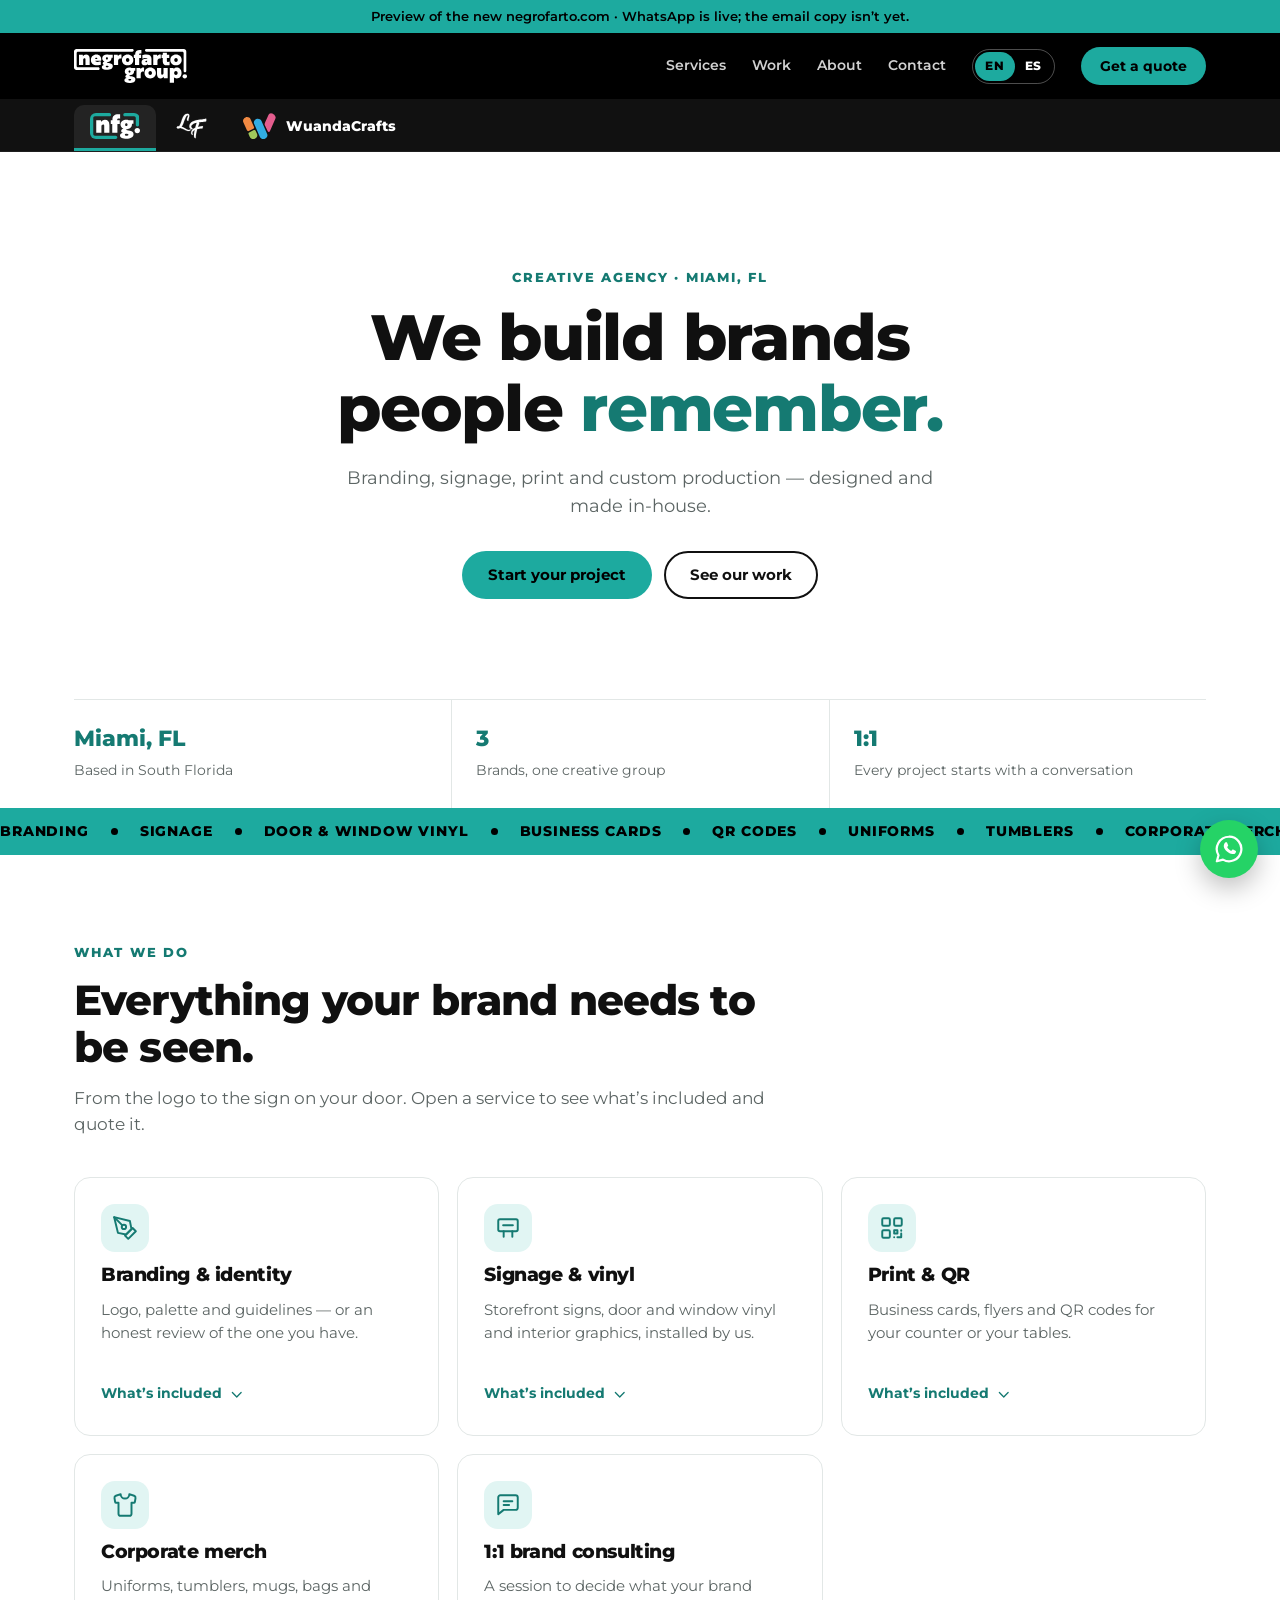
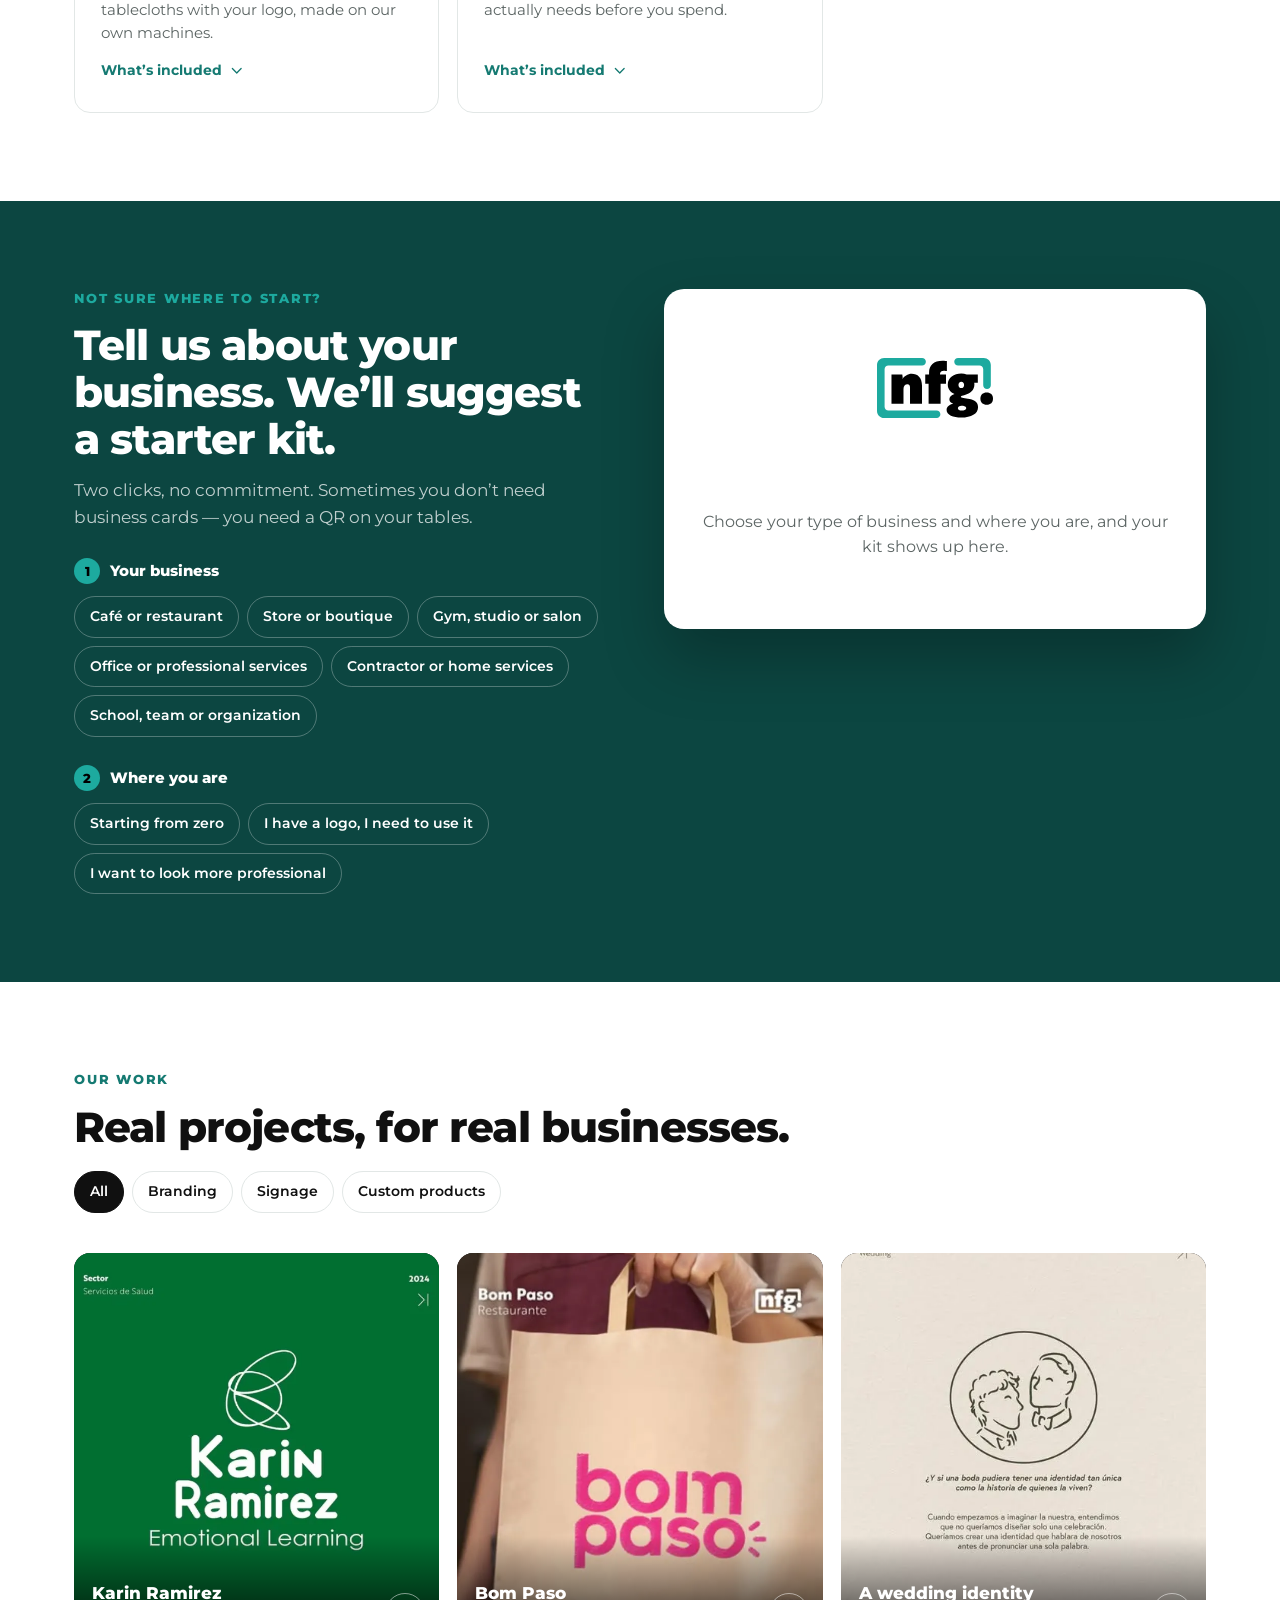
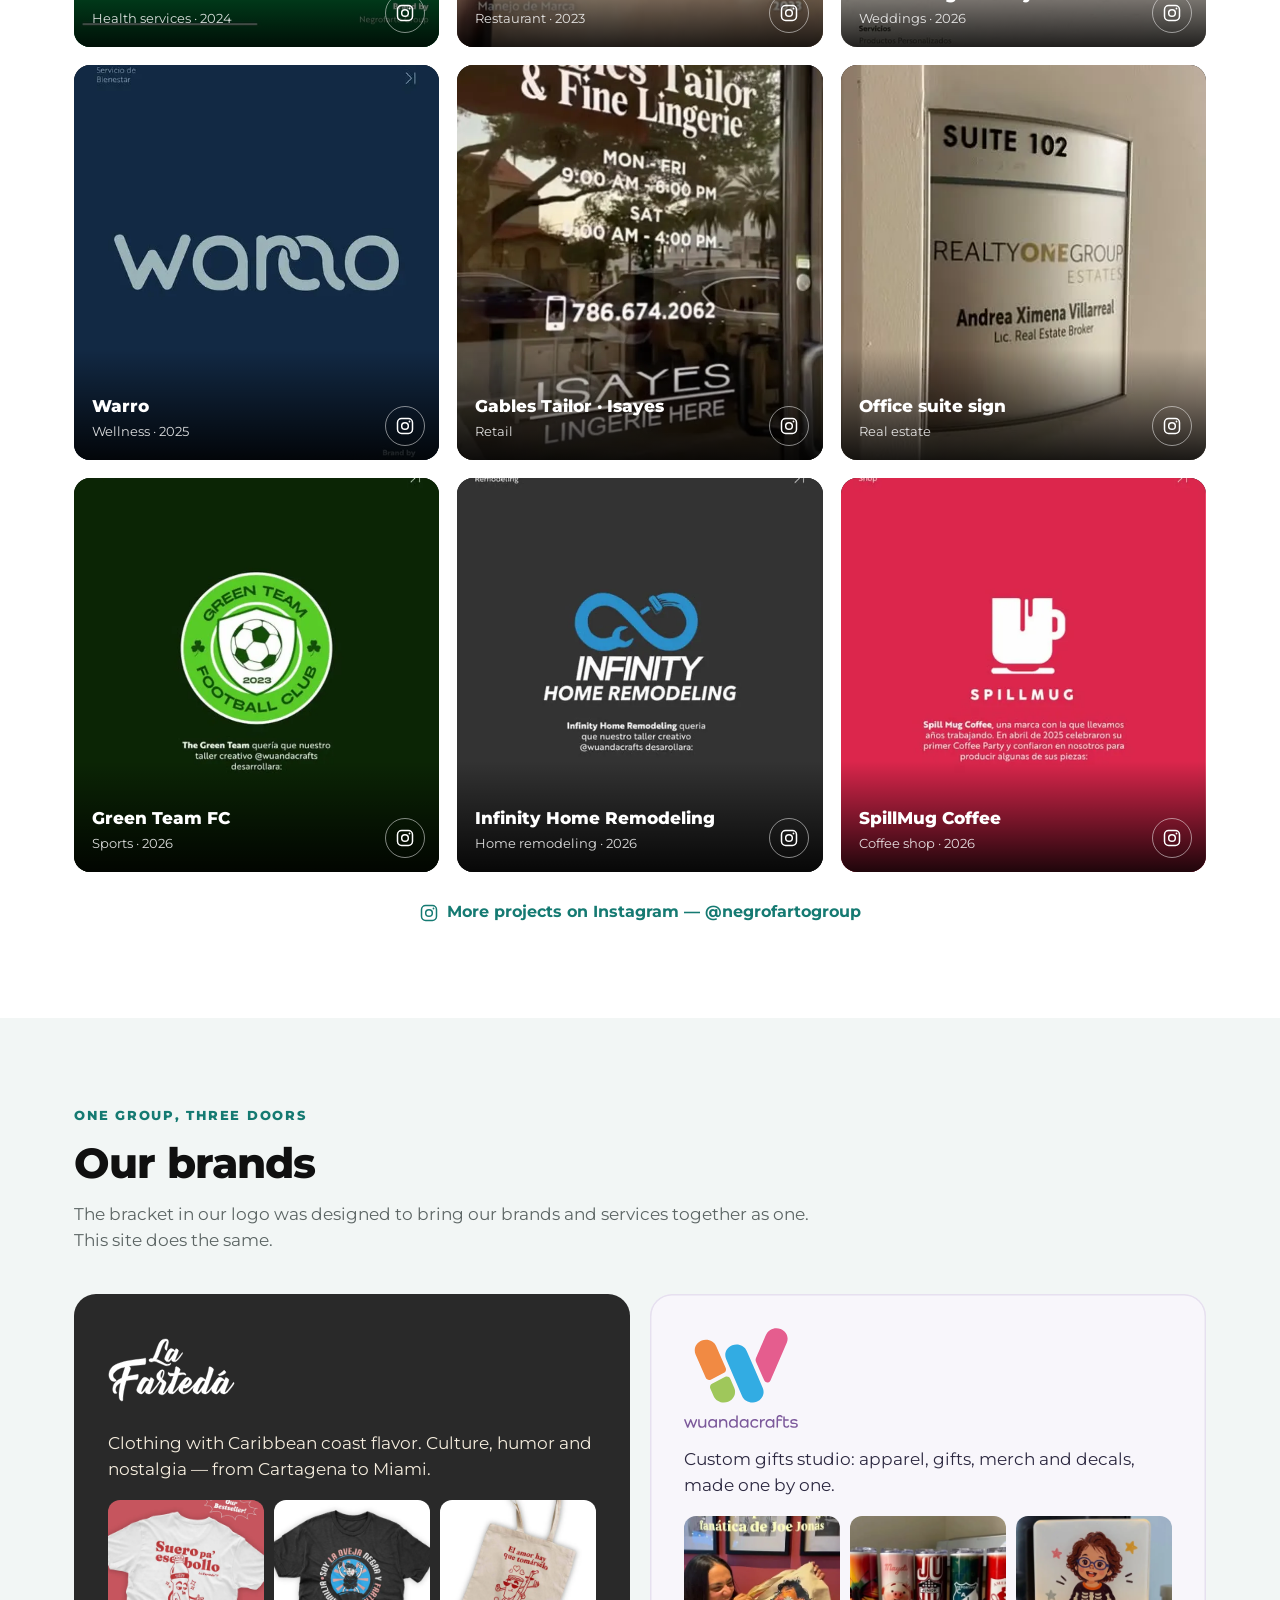
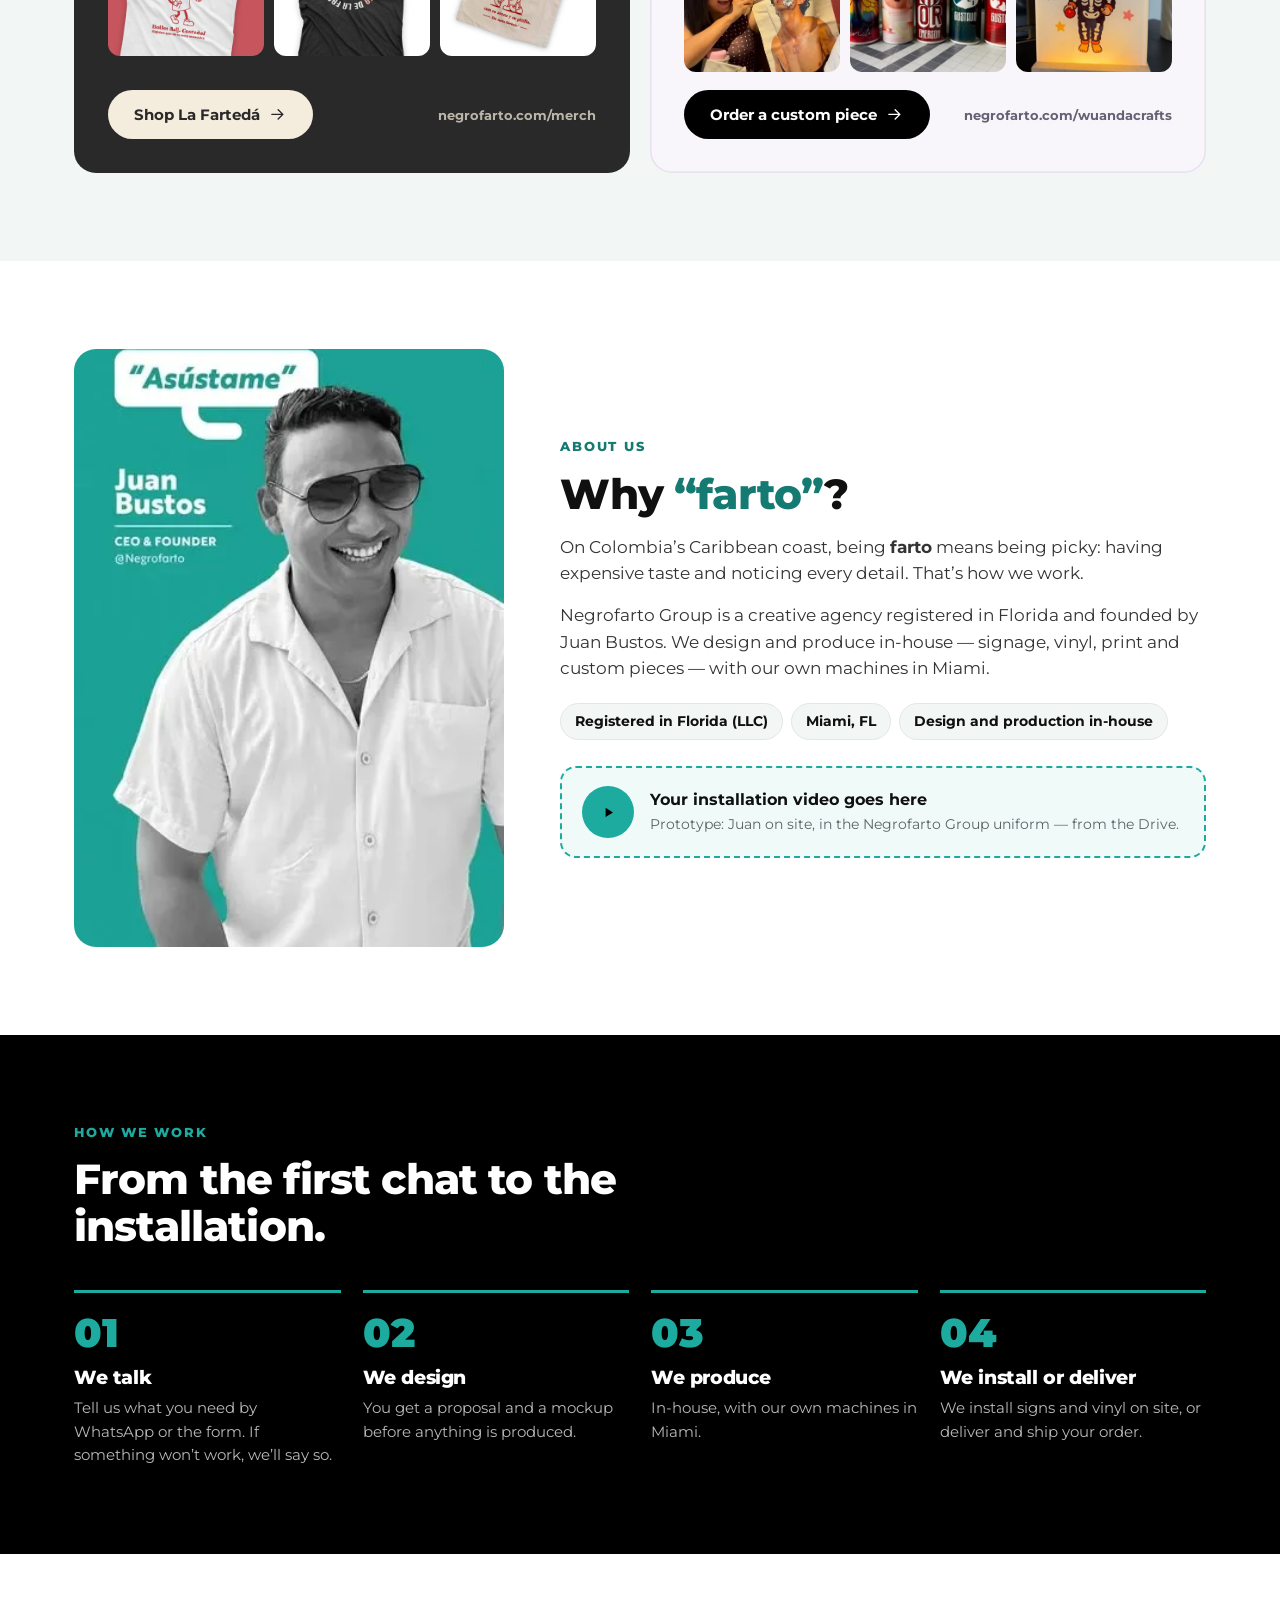
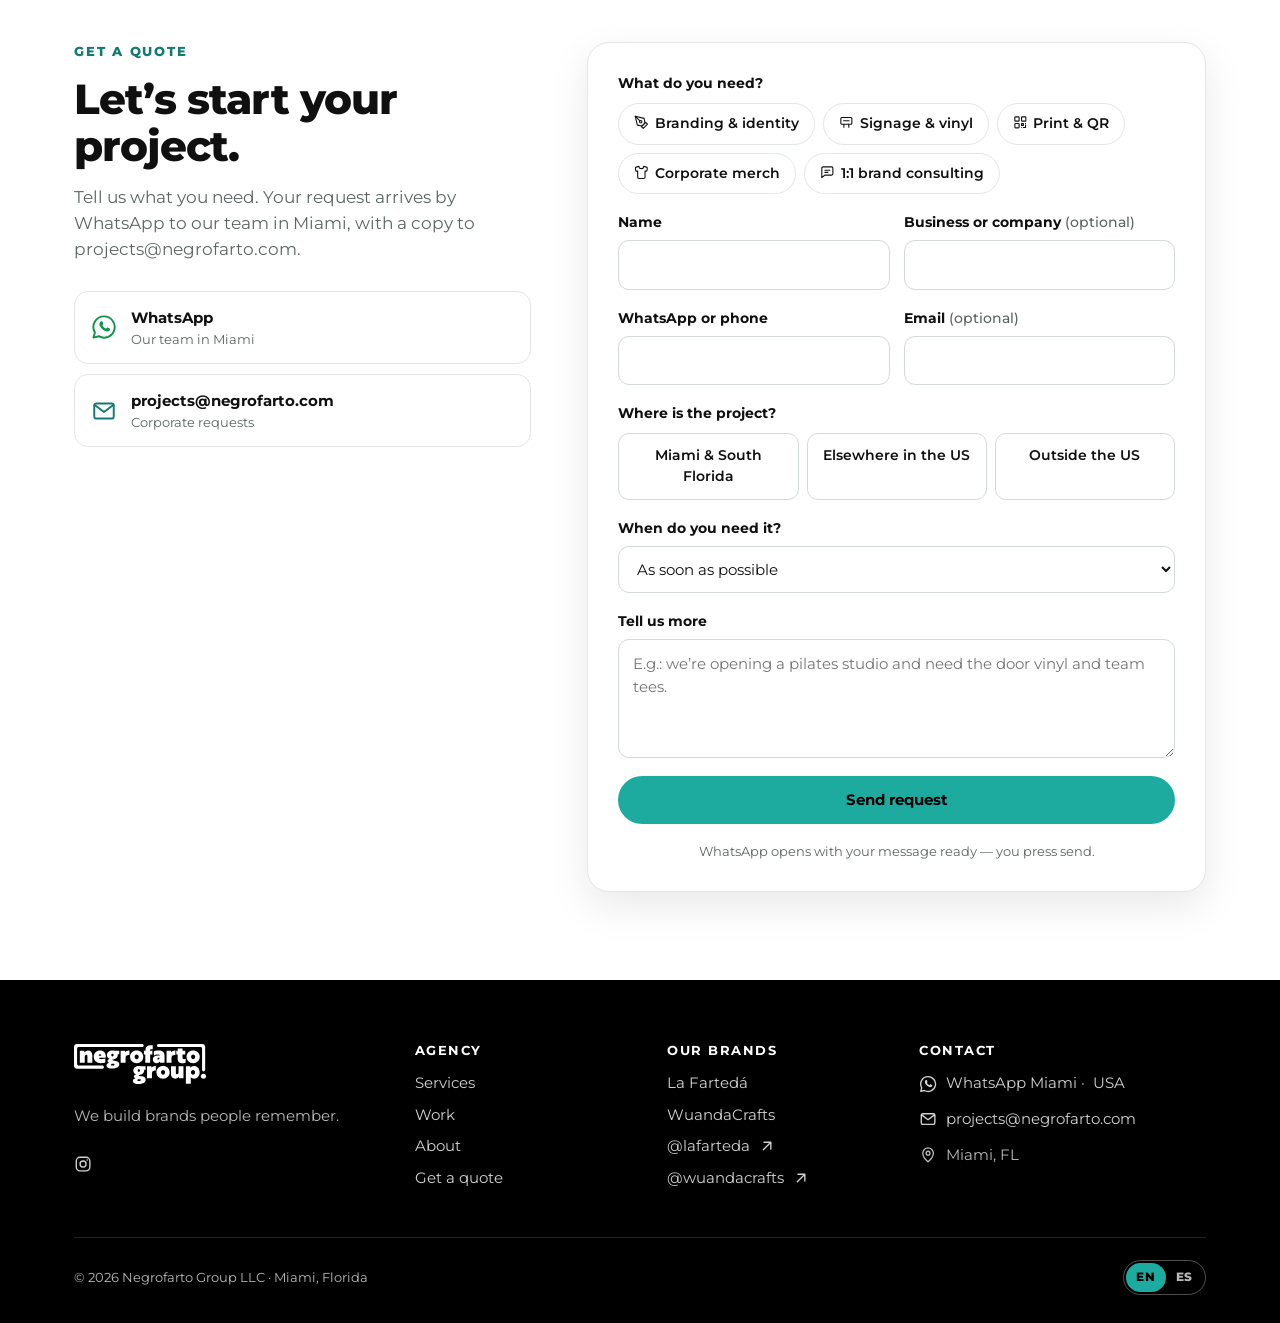
==== commit 2a310941: "Cambios de la reunión del 23 oct (pase 1), logo nuevo de WuandaCrafts e isotipo LF - WuandaCrafts co" ====
--- a/prototipo/index.html
+++ b/prototipo/index.html
@@ -116,12 +116,12 @@
             </div>
           </article>
           <article class="marca marca--wc">
-            <img class="marca-logo marca-logo--wc" src="img/marcas/wuandacrafts-logo.svg" alt="WuandaCrafts" width="80" height="84" />
+            <img class="marca-logo marca-logo--wc" src="img/marcas/wuandacrafts-logo.svg" alt="WuandaCrafts" width="114" height="100" />
             <p data-t="marcas.wc_texto"></p>
             <div class="marca-fotos">
               <img src="img/wuanda/tote-joe-jonas.webp" alt="" loading="lazy" />
-              <img src="img/wuanda/gorra.webp" alt="" loading="lazy" />
-              <img src="img/wuanda/calcomania-cricut.webp" alt="" loading="lazy" />
+              <img src="img/wuanda/termos.webp" alt="" loading="lazy" />
+              <img src="img/wuanda/lampara-foto.webp" alt="" loading="lazy" />
             </div>
             <div class="marca-pie">
               <a class="boton boton--negro" href="wuandacrafts/index.html"><span data-t="marcas.wc_cta"></span><svg class="icono" aria-hidden="true"><use href="#i-flecha"/></svg></a>
--- a/prototipo/recursos/estilos.css
+++ b/prototipo/recursos/estilos.css
@@ -41,15 +41,17 @@
   --lf-crema-2: #e6d9c2;
   --lf-cafe: #6b5a44;
 }
-/* WuandaCrafts: colores de su logo oficial (el naranja anterior venía del avatar de Halloween). */
+/* WuandaCrafts: la paleta de su marca nueva (2024; lámina «Paleta de Color» del post de @negrofartogroup). Los cinco
+   colores son los oficiales. El morado lleva el botón y los pasos (blanco encima: 5,6:1); el rosa, solo textos grandes
+   (3,1:1) y adornos; el resto de tonos son derivados del morado. */
 .marca-wc {
-  --acento: #463f6f;        /* morado del wordmark */
-  --acento-oscuro: #2f2a4d;
+  --wc-morado: #7c599b; --wc-rosa: #e55d8e; --wc-azul: #32ace3; --wc-verde: #9fc75b; --wc-naranja: #f18a43;
+  --acento: var(--wc-morado);
+  --acento-oscuro: #6b4a8a;  /* para pasar el cursor y para texto de enlace (7:1 sobre blanco) */
   --sobre-acento: #fff;
-  --wc-rosa: #ec0c91;       /* magenta de la W, solo para textos grandes */
   --wc-crema: #f8f6fb;
   --wc-linea: #e6e0ef;
-  --wc-cafe: #5e5878;
+  --wc-cafe: #5b4b70;        /* texto secundario (7,3:1 sobre la crema) */
 }
 
 html { scroll-behavior: smooth; scroll-padding-top: calc(var(--alto-cabecera) + 18px); }
@@ -131,6 +133,22 @@
   display: none; place-items: center; width: 42px; height: 42px; flex: none;
   border: 0; border-radius: 10px; background: #1b1b1b; color: #fff; cursor: pointer;
 }
+/* En La Fartedá y WuandaCrafts la cabecera toma el color de la marca, para que se note en cuál estás: «aquí pensé que
+   todavía estaba en Negrofarto» (Juan, 23 oct 2026). Sobre el color todo va en blanco (5,3:1 en La Fartedá, 5,6:1 en
+   WuandaCrafts); los botones de la cabecera pasan a blanco para no desaparecer sobre su propio color. */
+.marca-lf, .marca-wc { --cabecera: var(--acento); }
+.marca-lf { --cabecera-claro: var(--lf-crema); }
+.marca-wc { --cabecera-claro: var(--wc-crema); }
+.marca-lf .cabecera, .marca-wc .cabecera { background: var(--cabecera); }
+.marca-lf .menu a, .marca-wc .menu a { color: #fff; }
+.marca-lf .menu a:hover, .marca-wc .menu a:hover { border-color: #fff; }
+.marca-lf .cabecera .idioma, .marca-wc .cabecera .idioma,
+.marca-lf .boton-carrito { border-color: rgba(255, 255, 255, .6); }
+.marca-lf .cabecera .idioma button[aria-pressed="true"], .marca-wc .cabecera .idioma button[aria-pressed="true"],
+.marca-lf .cabecera .boton--cotizar, .marca-wc .cabecera .boton--cotizar,
+.marca-lf .contador { background: #fff; color: var(--acento-oscuro); }
+.marca-lf .cabecera .boton--cotizar:hover, .marca-wc .cabecera .boton--cotizar:hover { background: var(--cabecera-claro); color: var(--acento-oscuro); }
+.marca-lf .menu-movil, .marca-wc .menu-movil { background: rgba(0, 0, 0, .22); }
 .puertas { background: #111; border-bottom: 1px solid #1f1f1f; }
 .puertas .caja { display: flex; gap: 4px; padding-top: 6px; overflow-x: auto; scrollbar-width: none; }
 .puertas .caja::-webkit-scrollbar { display: none; }
@@ -141,7 +159,7 @@
   color: rgba(255, 255, 255, .7); text-decoration: none; white-space: nowrap;
 }
 .puerta--lf { --color-puerta: #d0646d; }
-.puerta--wc { --color-puerta: #ec0c91; }
+.puerta--wc { --color-puerta: #e55d8e; }
 .puerta img { height: 26px; width: auto; border-radius: 6px; }
 .puerta strong { display: block; font-size: 13.5px; font-weight: 800; color: #fff; line-height: 1.2; }
 .puerta:hover { background: rgba(255, 255, 255, .05); }
@@ -180,14 +198,10 @@
 .corchete::after { right: 0; bottom: 0; border-top: 0; border-left: 0; border-bottom-right-radius: 26px; }
 
 /* ── Agencia: portada ── */
-/* Clara y sin collage: Juan la sentía cargada y el negro pesado. El corchete del logo enmarca el mensaje. */
+/* Clara y sin collage: Juan la sentía cargada y el negro pesado. Tampoco lleva el corchete del logo alrededor del
+   mensaje: «me genera como que lo estás cerrando»; quiere el espacio en blanco limpio (reunión del 23 oct 2026). */
 .hero { padding: 64px 0 0; background: var(--fondo); color: var(--texto); overflow: hidden; }
 .hero-texto { position: relative; max-width: 860px; margin: 0 auto; padding: 52px 56px; text-align: center; }
-.hero-texto::before, .hero-texto::after {
-  content: ''; position: absolute; width: 150px; height: 110px; border: 10px solid var(--turquesa); pointer-events: none;
-}
-.hero-texto::before { top: 0; left: 0; border-right: 0; border-bottom: 0; border-top-left-radius: 28px; }
-.hero-texto::after { right: 0; bottom: 0; border-top: 0; border-left: 0; border-bottom-right-radius: 28px; }
 .hero h1 { font-size: clamp(38px, 5vw, 64px); font-weight: 800; text-wrap: balance; }
 .hero h1 em { font-style: normal; color: var(--turquesa-oscuro); }
 .hero-bajada { max-width: 34em; margin: 20px auto 30px; font-size: 18px; color: var(--gris); text-wrap: pretty; }
@@ -211,6 +225,8 @@
   border: 1.5px solid var(--linea); border-radius: var(--radio); background: #fff; transition: border-color .2s, box-shadow .2s;
 }
 .servicio:hover, .servicio.abierto { border-color: var(--turquesa); box-shadow: var(--sombra); }
+.servicio { cursor: pointer; } /* toda la tarjeta abre «qué incluye»: Juan tocó la tarjeta y no pasó nada (23 oct 2026) */
+.servicio-detalle { cursor: auto; }
 .servicio-icono { display: grid; place-items: center; width: 48px; height: 48px; flex: none; border-radius: 14px; background: #e1f5f3; color: var(--turquesa-oscuro); }
 .servicio-icono .icono { width: 26px; height: 26px; }
 .servicio h3 { font-size: 19px; font-weight: 800; }
@@ -279,7 +295,7 @@
 .marca--lf { background: #292929; color: #f4ecdd; }
 .marca--wc { background: #f8f6fb; color: #2c2840; box-shadow: inset 0 0 0 1.5px #e6e0ef; }
 .marca-logo { align-self: flex-start; height: 64px; width: auto; margin: 10px 0; }
-.marca-logo--wc { height: 84px; margin: 0; }
+.marca-logo--wc { height: 100px; margin: 0; }
 .marca p { max-width: 30em; font-size: 17px; }
 .marca-fotos { display: grid; grid-template-columns: repeat(3, 1fr); gap: 10px; }
 .marca-fotos img { width: 100%; aspect-ratio: 1; object-fit: cover; border-radius: 12px; }
@@ -499,7 +515,11 @@
 /* ── Tendedero de fotos (recursos/tendedero.js): carrusel horizontal y cortina vertical ──
    Las medidas de .t-papel, .t-imagen y .t-nota también están en tendedero.js (altoFoto). */
 .tendedero, .cortina { --t-cuerda: #8a7f72; --t-gancho: #c9a67a; --t-tinta: #3b3833; }
-.marca-wc .tendedero, .marca-wc .cortina { --t-cuerda: var(--wc-cafe); --t-gancho: var(--wc-rosa); --t-tinta: var(--wc-cafe); }
+.marca-wc .tendedero, .marca-wc .cortina { --t-cuerda: var(--wc-cafe); --t-gancho: var(--wc-naranja); --t-tinta: var(--wc-cafe); }
+/* Los ganchos van en los cuatro colores de la W, en este orden: naranja, azul, rosa, verde. */
+.marca-wc .t-foto:nth-of-type(4n + 2) { --t-gancho: var(--wc-azul); }
+.marca-wc .t-foto:nth-of-type(4n + 3) { --t-gancho: var(--wc-rosa); }
+.marca-wc .t-foto:nth-of-type(4n + 4) { --t-gancho: var(--wc-verde); }
 .tendedero { position: relative; padding-bottom: 10px; } /* aire para el anillo de foco bajo la barra */
 .tendedero:focus-visible { outline-offset: -3px; }
 .t-escena { position: relative; overflow: hidden; touch-action: pan-y; cursor: grab; user-select: none; -webkit-user-select: none; }
@@ -540,6 +560,10 @@
 .t-flecha:hover { border-color: var(--acento); background: var(--acento); color: var(--sobre-acento); }
 .t-flecha[aria-disabled="true"], .t-flecha[aria-disabled="true"]:hover { border-color: var(--wc-linea, #ddd); background: #fff; color: var(--acento); opacity: .35; cursor: default; }
 .t-flecha .icono { width: 16px; height: 16px; }
+.t-enlace { display: grid; place-items: center; width: 42px; height: 42px; flex: none; border: 1.5px solid var(--wc-linea, #ddd); border-radius: 50%;
+  background: #fff; color: var(--acento); transition: background-color .15s, border-color .15s, color .15s; }
+.t-enlace:hover { border-color: var(--acento); background: var(--acento); color: var(--sobre-acento); }
+.t-enlace .icono { width: 19px; height: 19px; }
 .t-accion { margin-left: auto; }
 .t-anuncio { position: absolute; width: 1px; height: 1px; overflow: hidden; clip-path: inset(50%); white-space: nowrap; }
 .cortina { position: relative; }
@@ -554,7 +578,7 @@
 .wc-hero { padding: 56px 0 64px; overflow: hidden; background: var(--wc-crema); }
 .wc-hero-grilla { display: grid; grid-template-columns: 1fr 1fr; gap: 48px; align-items: center; }
 .wc-marca { display: grid; justify-items: start; gap: 12px; margin-bottom: 22px; }
-.wc-marca img { width: auto; height: 128px; }
+.wc-marca img { width: auto; height: 168px; }
 .wc-marca span { font-size: 13px; font-weight: 600; color: var(--wc-cafe); }
 .wc-hero h1 { font-size: clamp(36px, 4.6vw, 58px); font-weight: 800; }
 .wc-hero h1 em { font-style: normal; color: var(--wc-rosa); }
@@ -598,6 +622,8 @@
   }
   .menu.abierto { display: flex; }
   .menu a { padding: 13px 0; border-bottom: 1px solid #1d1d1d; }
+  .marca-lf .menu, .marca-wc .menu { border-top-color: rgba(255, 255, 255, .25); background: var(--cabecera); }
+  .marca-lf .menu a, .marca-wc .menu a { border-bottom-color: rgba(255, 255, 255, .22); }
   .menu-movil { display: grid; }
   .cabecera .caja { gap: 12px; }
   .cabecera .idioma { margin-left: auto; }
@@ -627,7 +653,6 @@
   .puerta strong { font-size: 12.5px; }
   .hero { padding-top: 32px; }
   .hero-texto { padding: 40px 22px; }
-  .hero-texto::before, .hero-texto::after { width: 84px; height: 64px; border-width: 8px; }
   .hero h1 { font-size: 38px; }
   .hero-bajada, .lf-hero p, .wc-hero p { font-size: 16px; }
   .lf-fotos { height: 320px; }
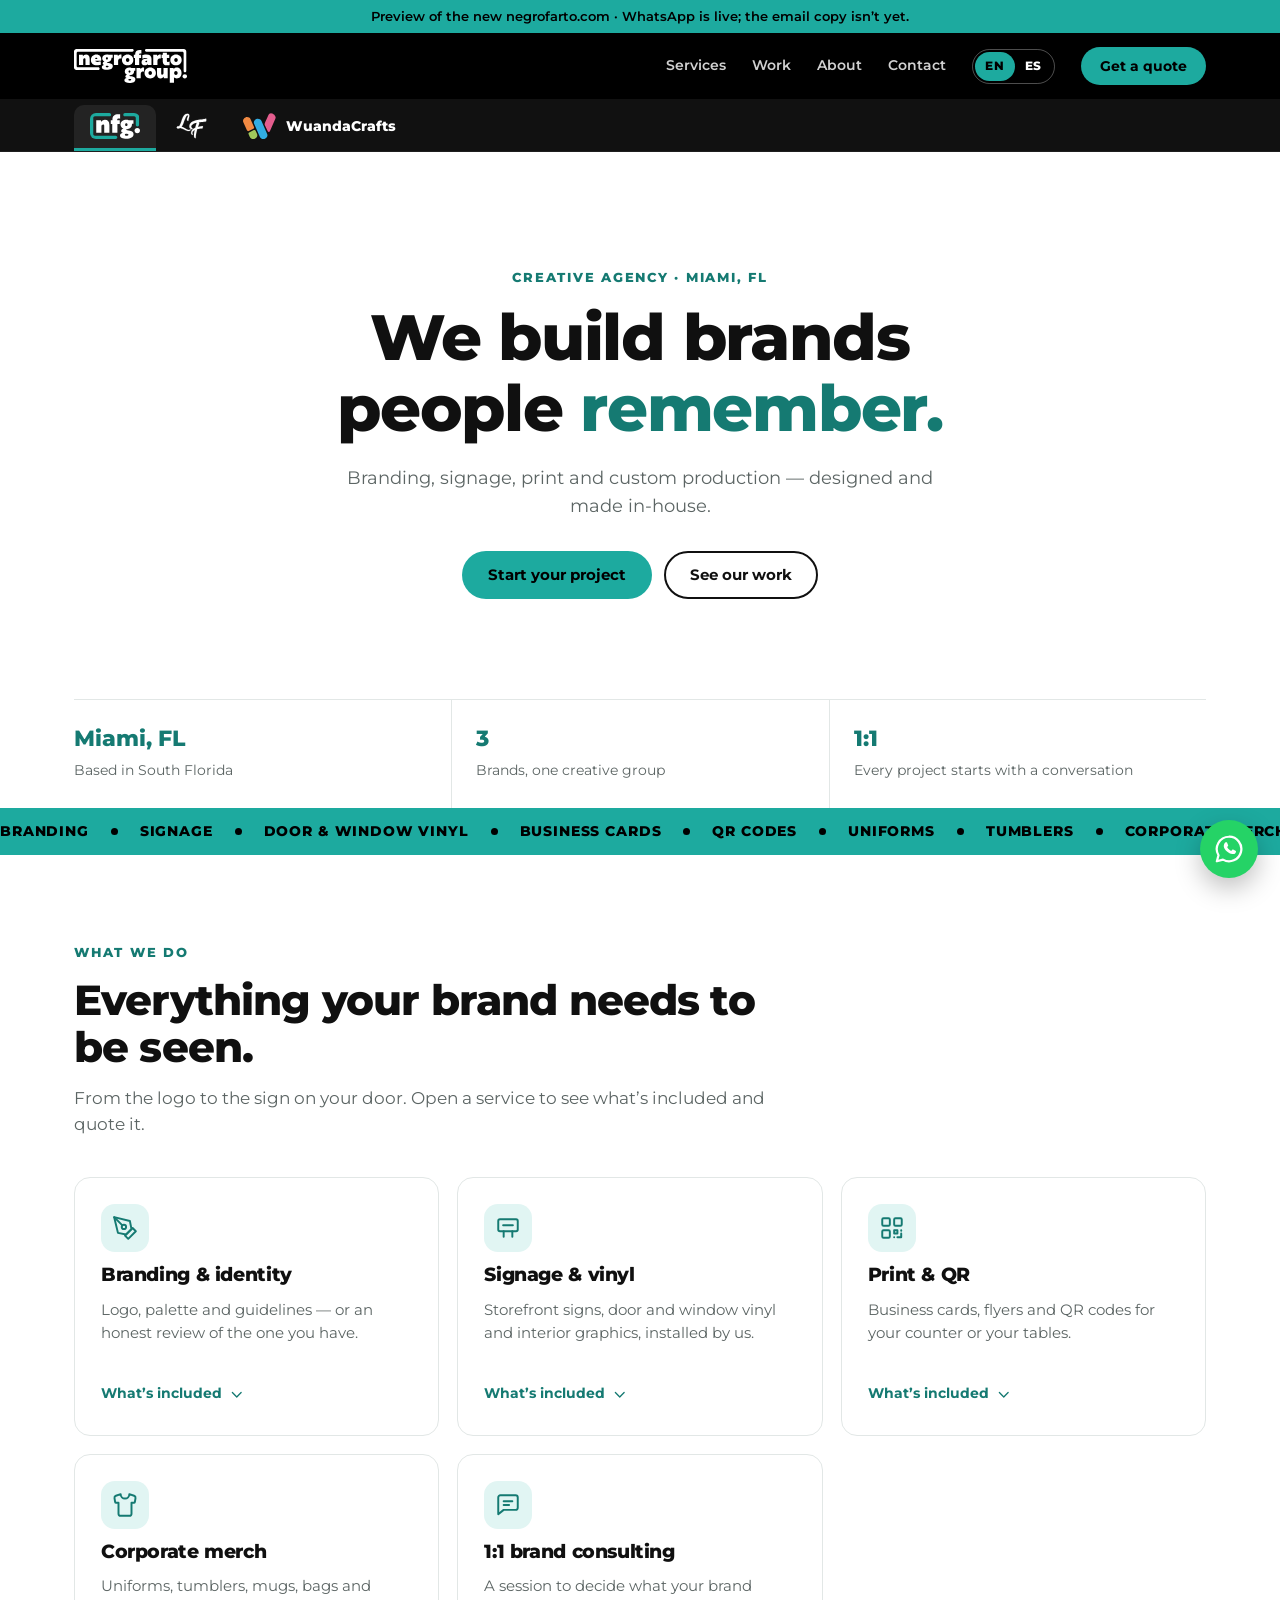
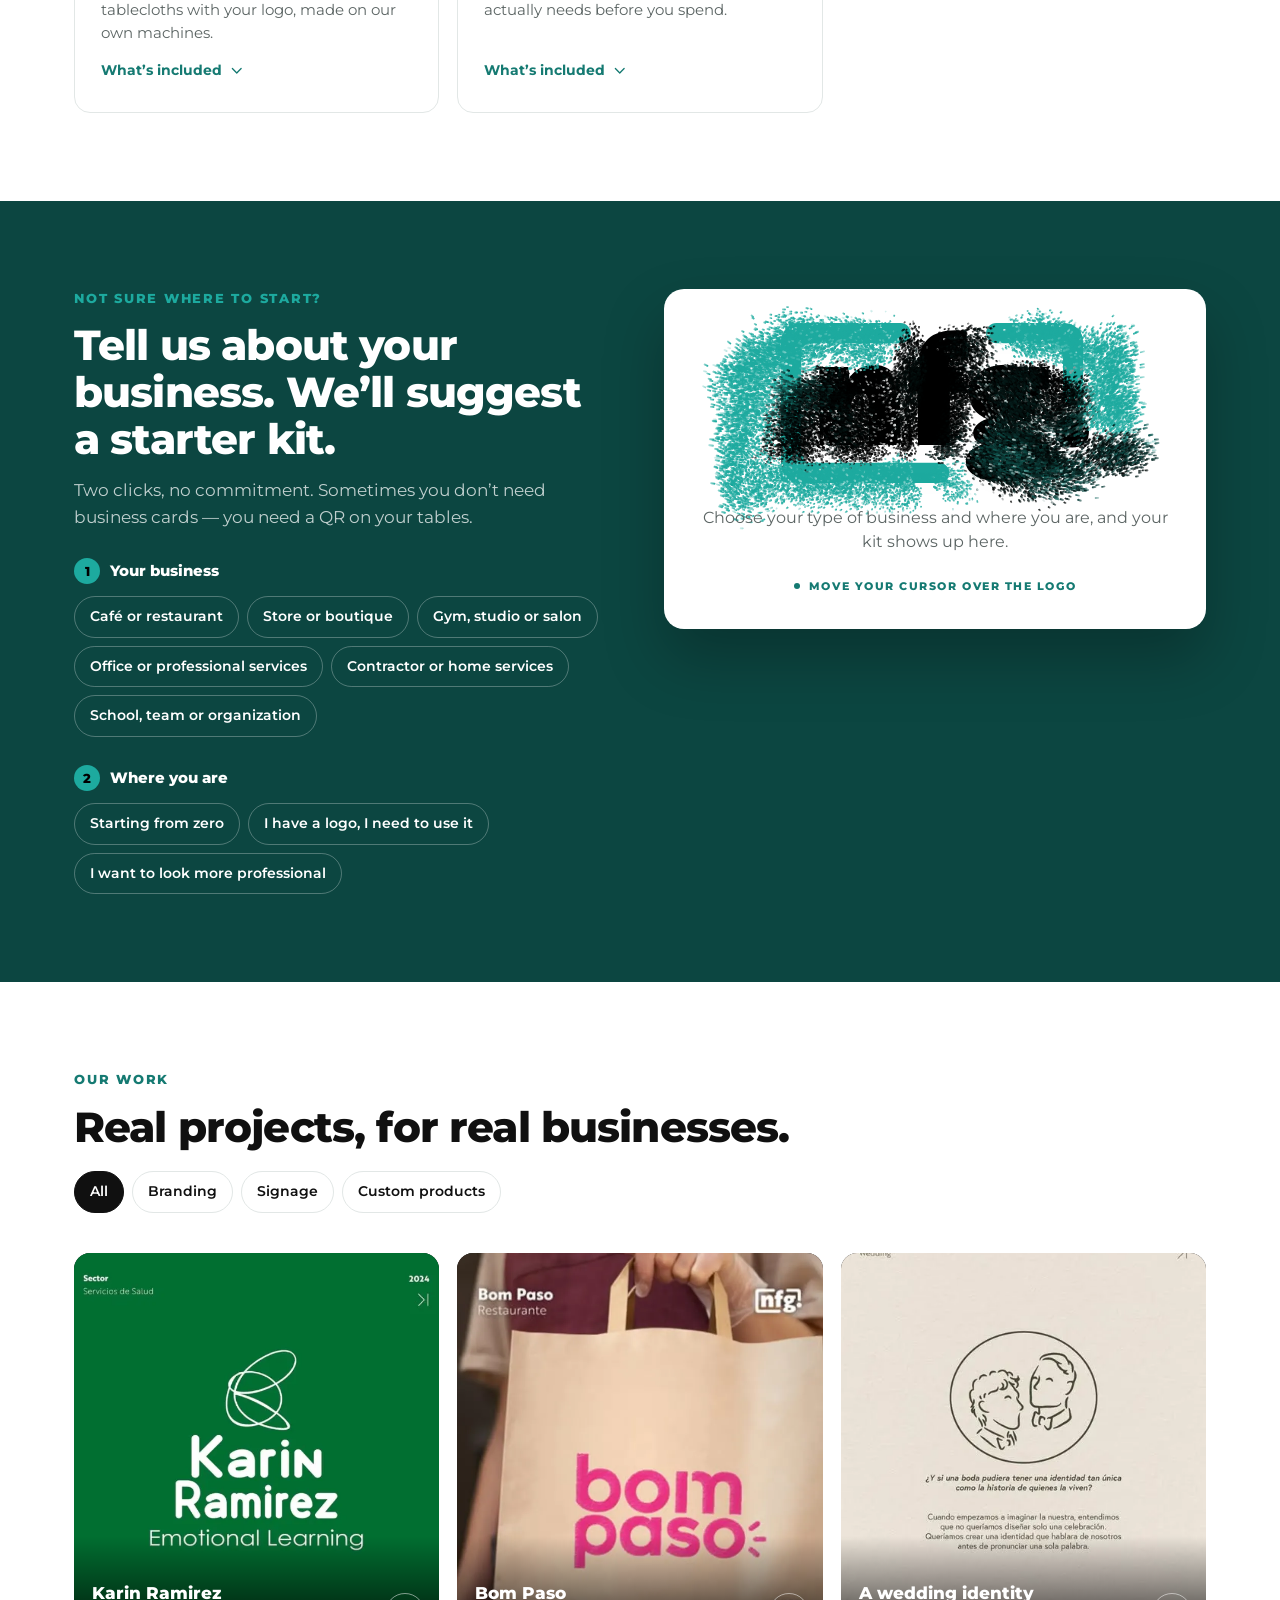
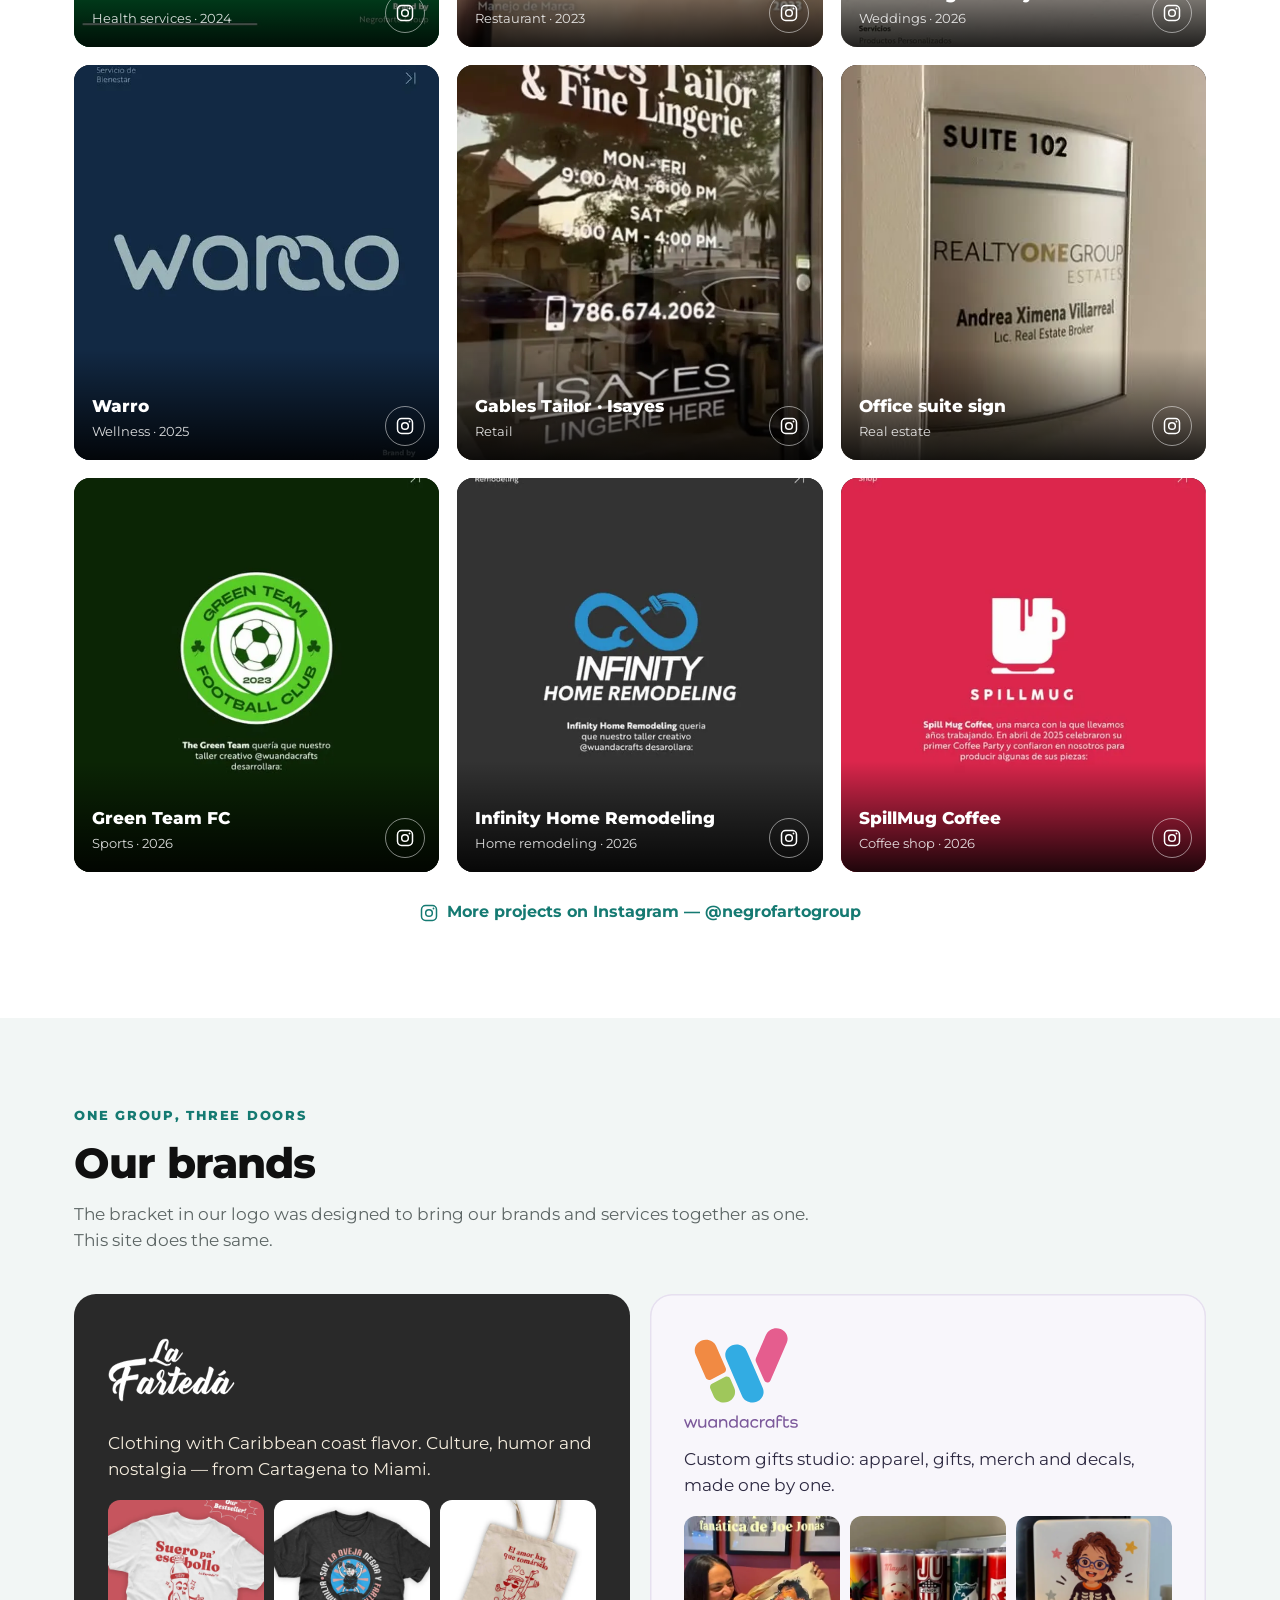
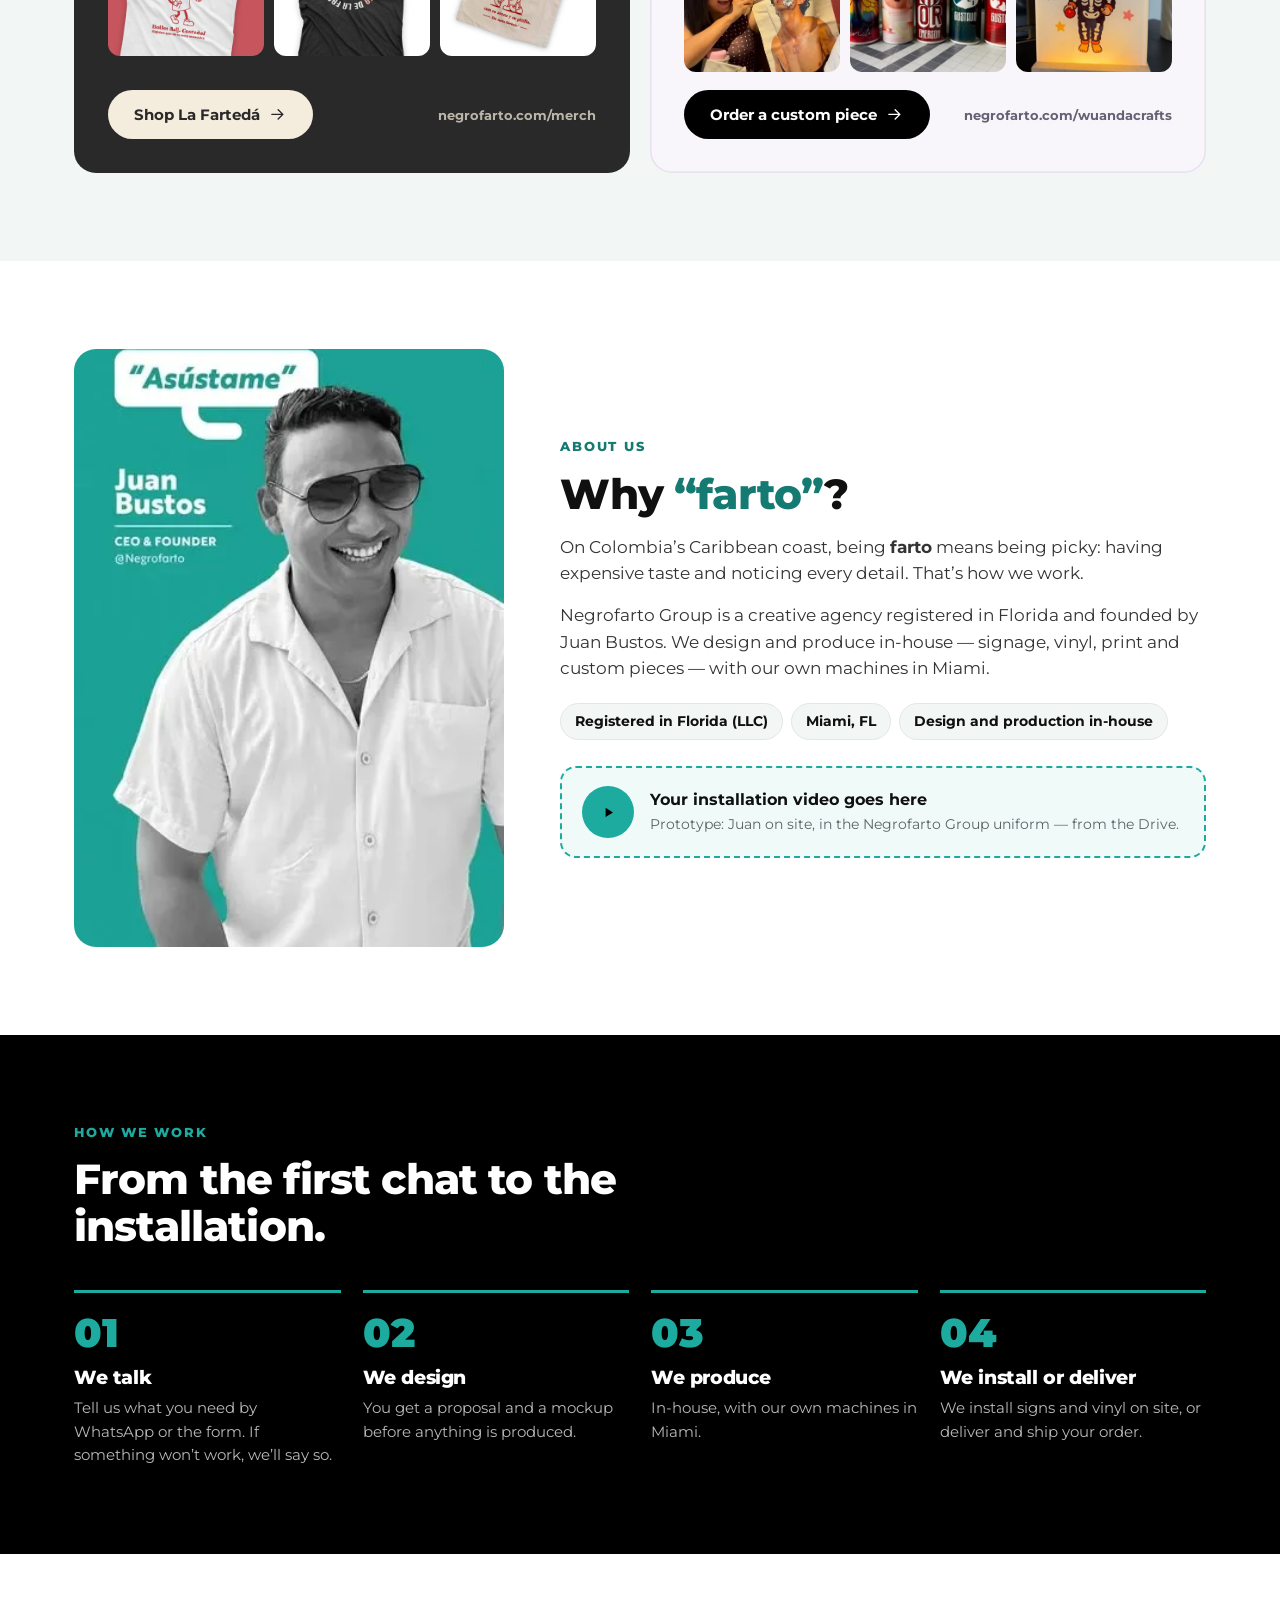
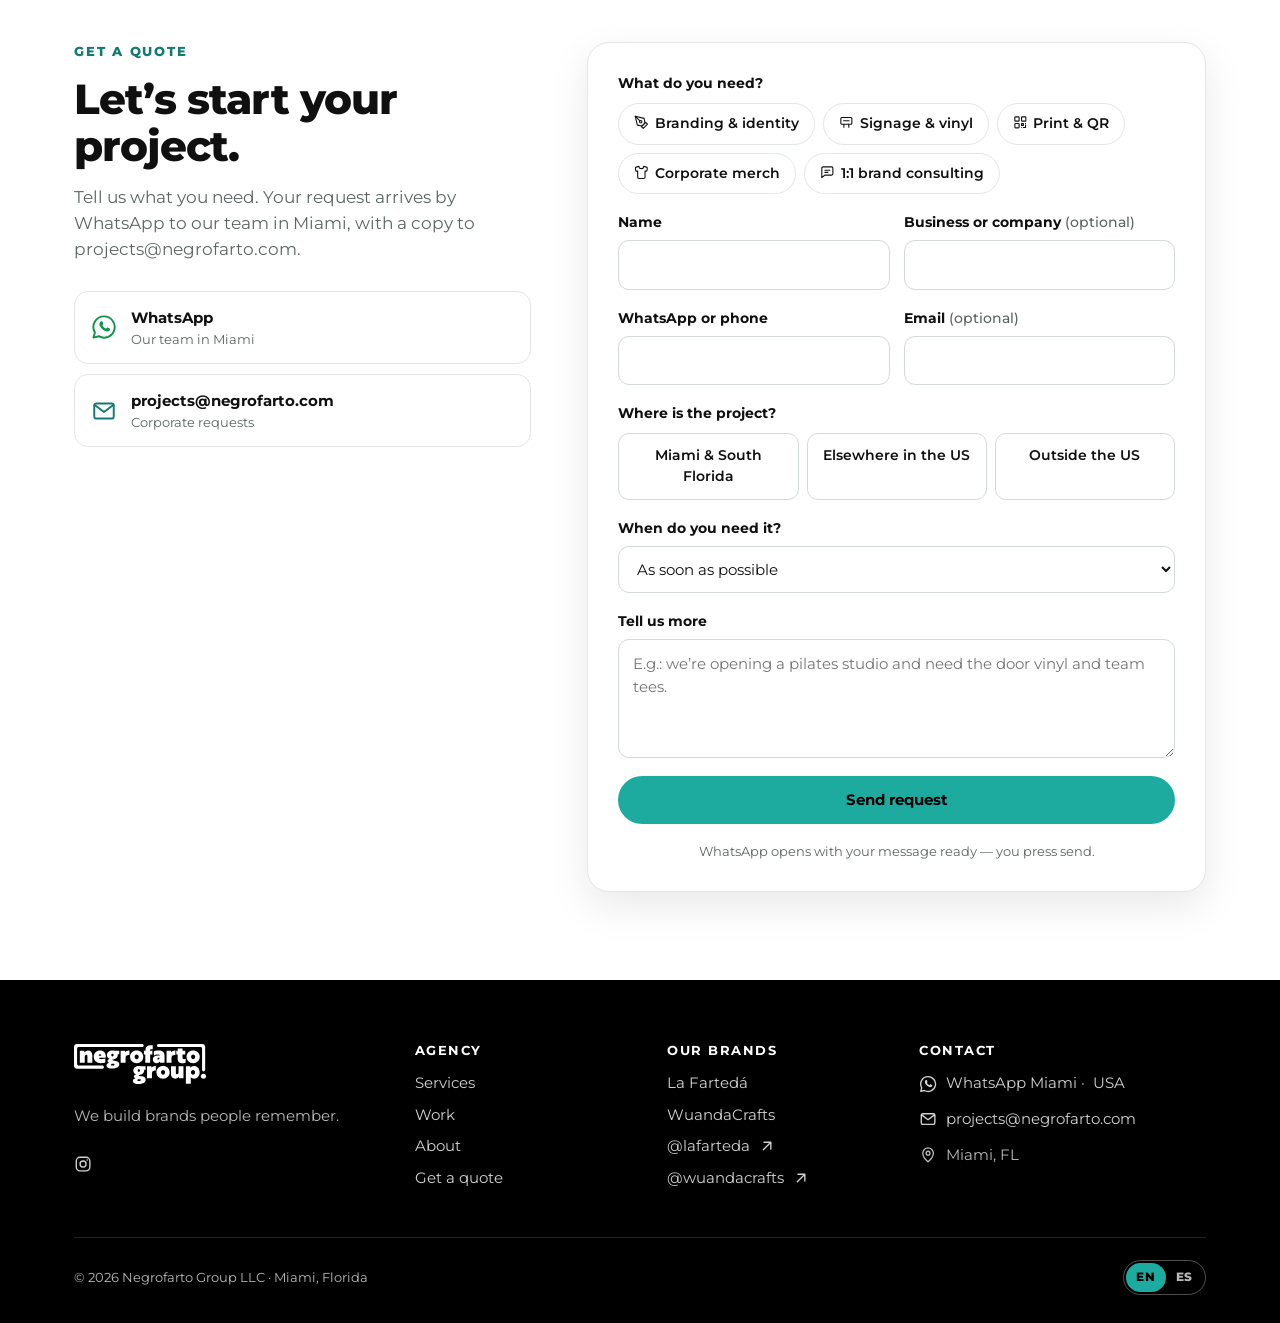
==== commit ac6a070c: "Logo líquido en la caja del recomendador de kits - El «nfg.» de la caja está hecho de partículas (We" ====
--- a/prototipo/index.html
+++ b/prototipo/index.html
@@ -223,6 +223,7 @@
   <script src="recursos/iconos.js"></script>
   <script src="recursos/textos.js"></script>
   <script src="recursos/datos.js"></script>
+  <script src="recursos/liquido.js"></script>
   <script src="recursos/app.js"></script>
 </body>
 </html>
--- a/prototipo/recursos/estilos.css
+++ b/prototipo/recursos/estilos.css
@@ -250,7 +250,24 @@
   border-radius: 20px; background: #fff; color: var(--texto); box-shadow: 0 30px 60px rgba(0, 0, 0, .25);
 }
 .kit-vacio { display: grid; place-items: center; gap: 14px; min-height: 280px; text-align: center; color: var(--gris); }
-.kit-logo { width: 116px; height: auto; }
+.kit-logo { width: min(64%, 330px); height: auto; transition: opacity .4s ease; }
+/* Logo líquido (recursos/liquido.js). El lienzo cubre la caja; el <img> marca dónde va el logo y queda de
+   respaldo (sin WebGL2, con «reducir movimiento» o hasta que el lienzo pinta su primer cuadro). */
+.liquido {
+  position: absolute; inset: 0; z-index: 0; width: 100%; height: 100%; border-radius: 20px; /* como .kit-resultado */
+  pointer-events: none; opacity: 0; transition: opacity .4s ease;
+}
+.kit-vacio p, .kit-pista { position: relative; z-index: 1; }
+.kit-vacio[data-liquido="on"] .liquido { opacity: 1; }
+.kit-vacio[data-liquido="on"] .kit-logo { opacity: 0; }
+.kit-pista {
+  display: none; align-items: center; gap: 9px; font-size: 11px; font-weight: 800; letter-spacing: .14em;
+  text-transform: uppercase; color: var(--turquesa-oscuro); transition: opacity .8s ease;
+}
+.kit-pista::before { content: ""; width: 6px; height: 6px; border-radius: 50%; background: currentColor; animation: kit-pulso 2.4s ease-in-out 2; }
+.kit-vacio[data-liquido="on"] .kit-pista { display: inline-flex; }
+.kit-vacio[data-tocado] .kit-pista { opacity: 0; }
+@keyframes kit-pulso { 0%, 100% { transform: scale(.6); opacity: .45; } 50% { transform: scale(1); opacity: 1; } }
 .kit-para { margin-top: 4px; font-size: 14px; color: var(--gris); }
 .kit-items { display: grid; gap: 10px; margin: 18px 0 20px; padding: 0; list-style: none; }
 .kit-item { display: grid; grid-template-columns: 40px 1fr; gap: 12px; align-items: start; padding: 12px; border-radius: 12px; background: var(--suave); animation: aparecer .35s both; }
@@ -636,7 +653,7 @@
   .marcas { grid-template-columns: 1fr; }
   .proceso, .pasos-lf, .look { grid-template-columns: 1fr 1fr; }
   .pie-grilla { grid-template-columns: 1fr 1fr; }
-  .kit-resultado { position: static; }
+  .kit-resultado { position: relative; } /* sin sticky; relative para el lienzo del logo líquido */
   .nosotros-foto { max-width: 340px; }
   .lf-fotos { height: 380px; }
   .ficha, .visor { grid-template-columns: 1fr; }
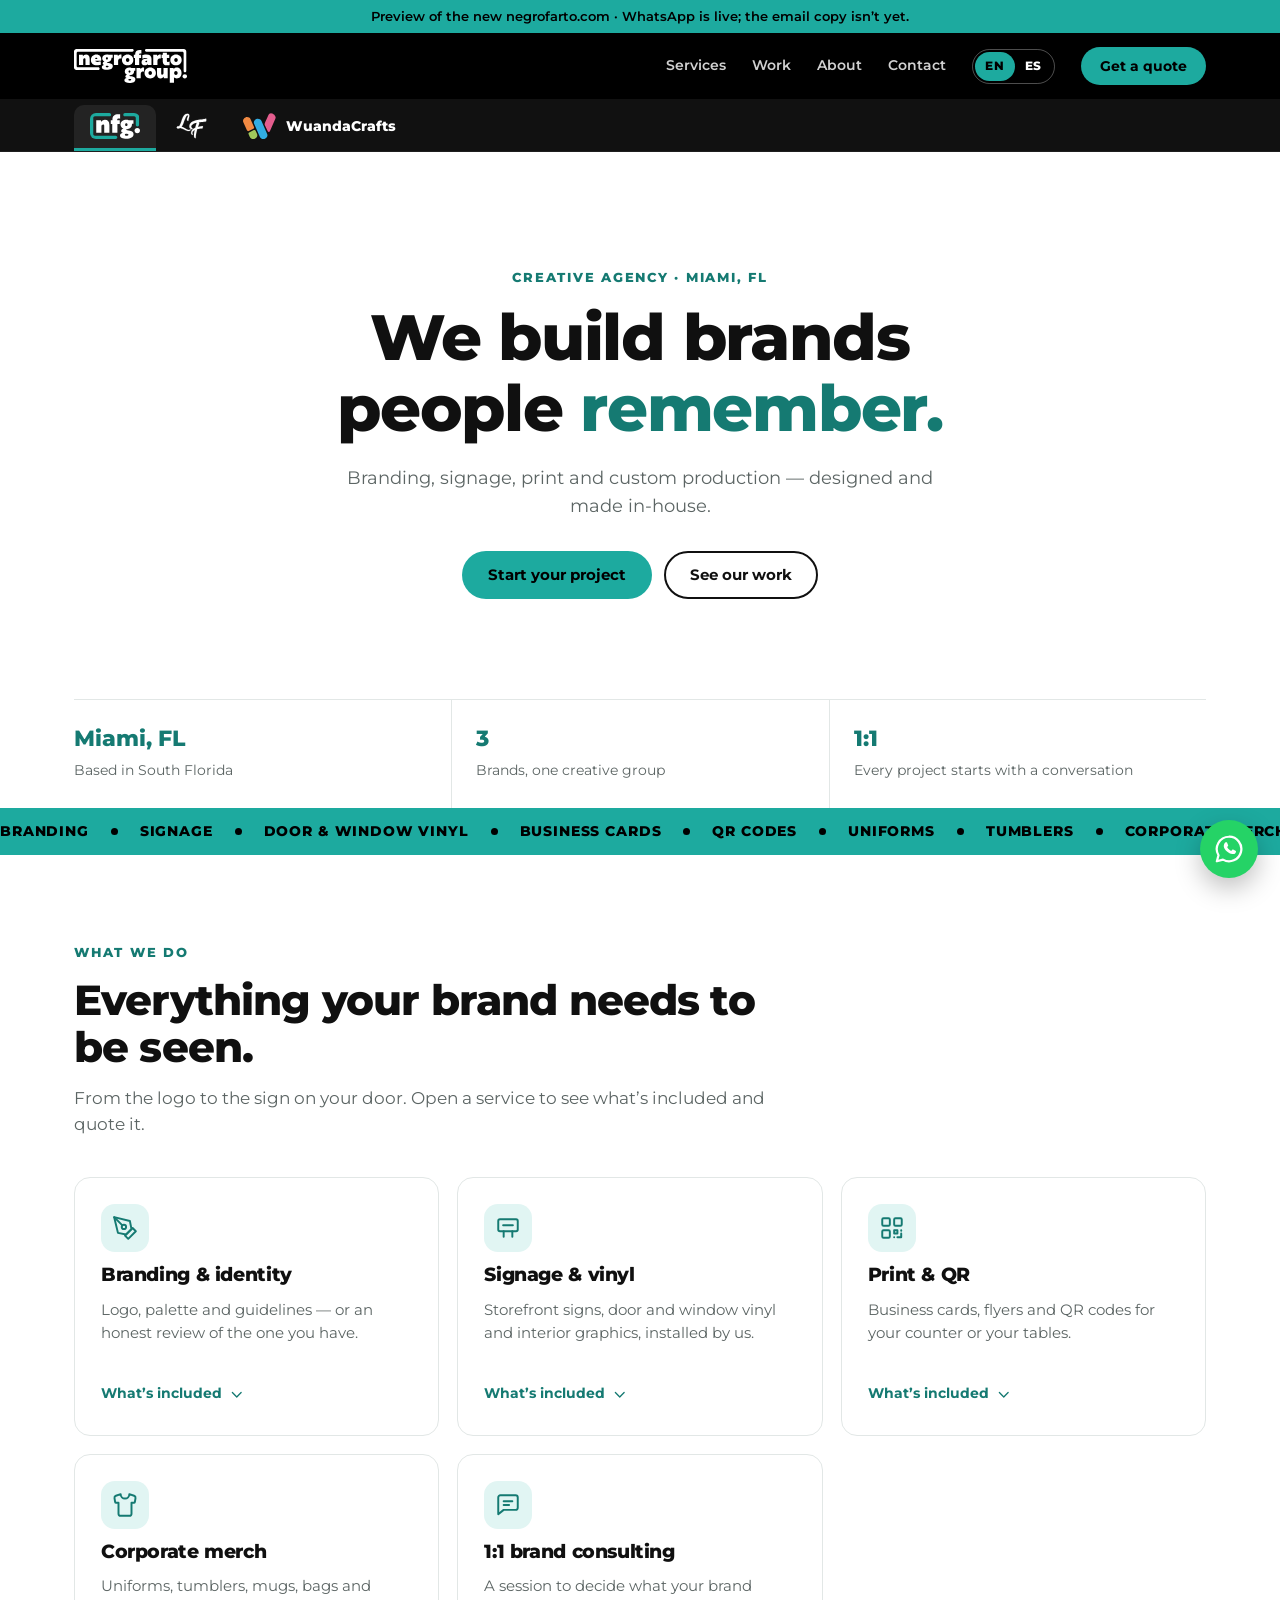
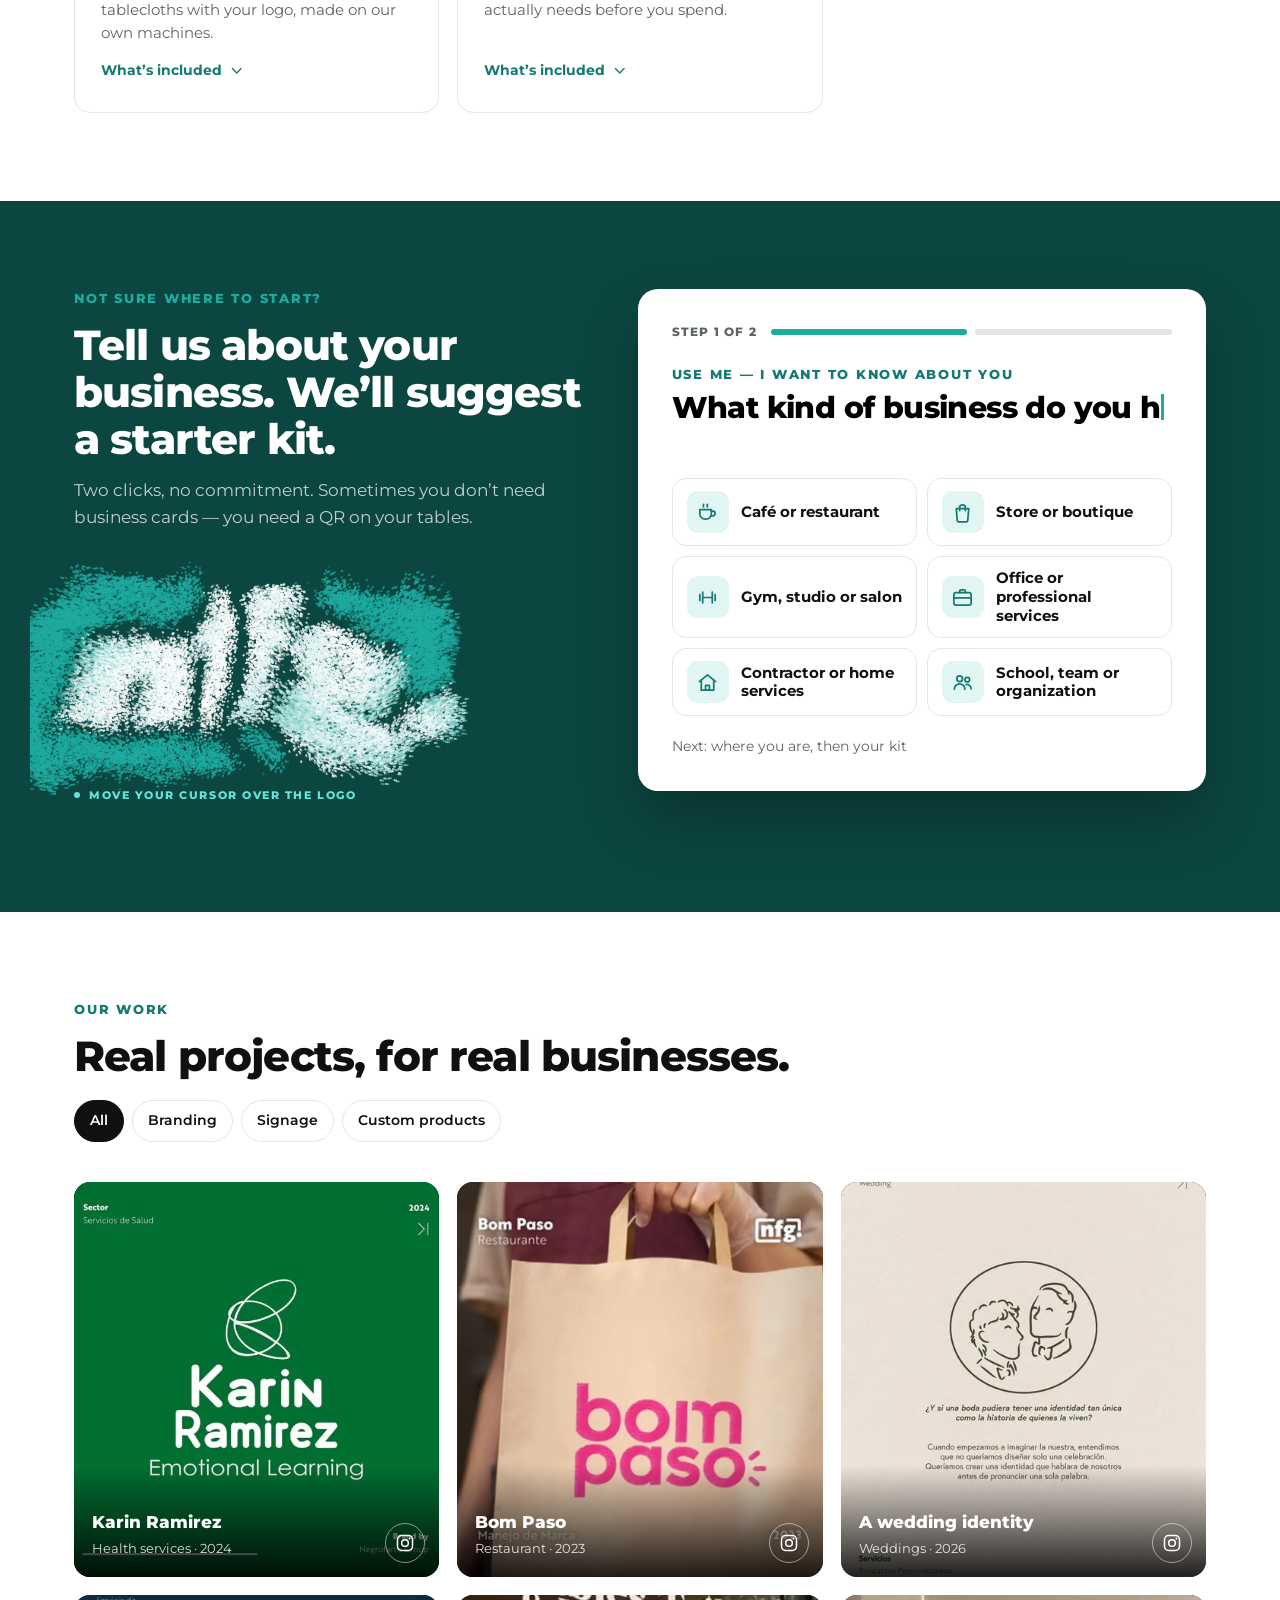
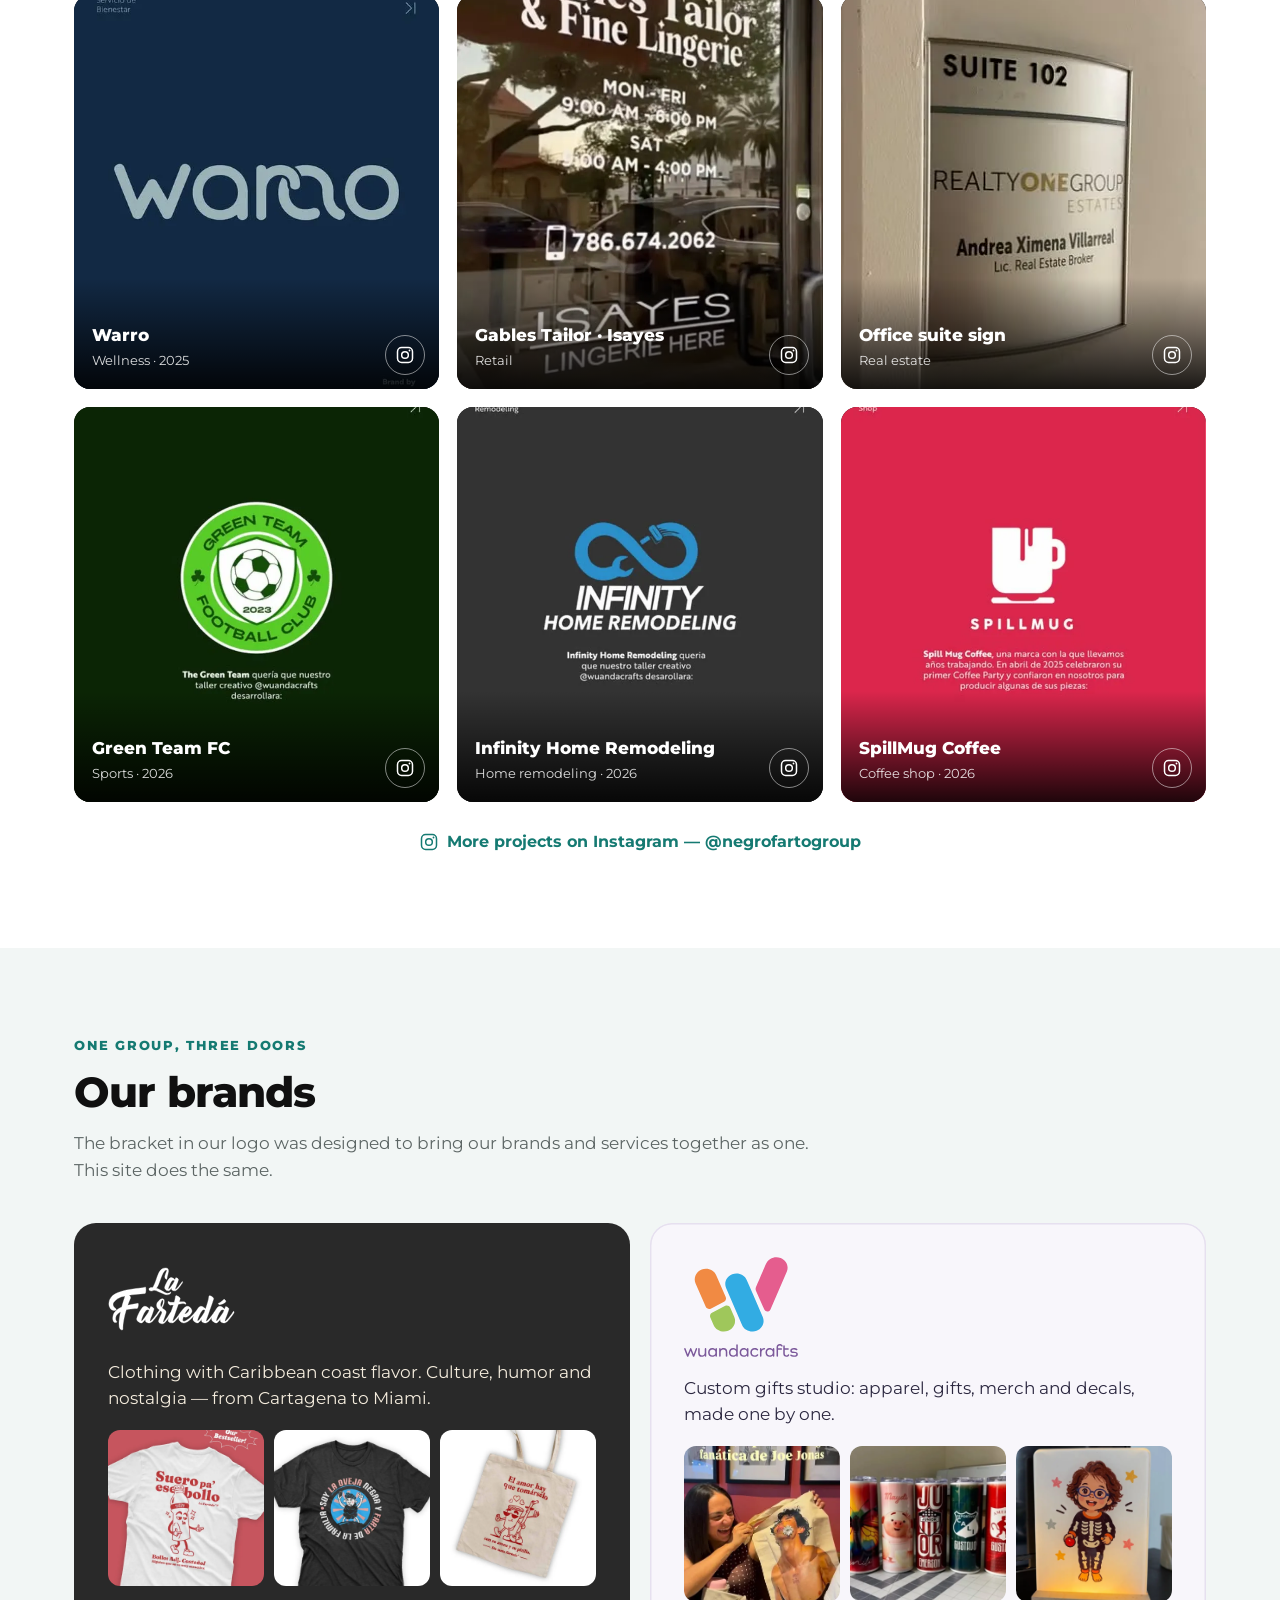
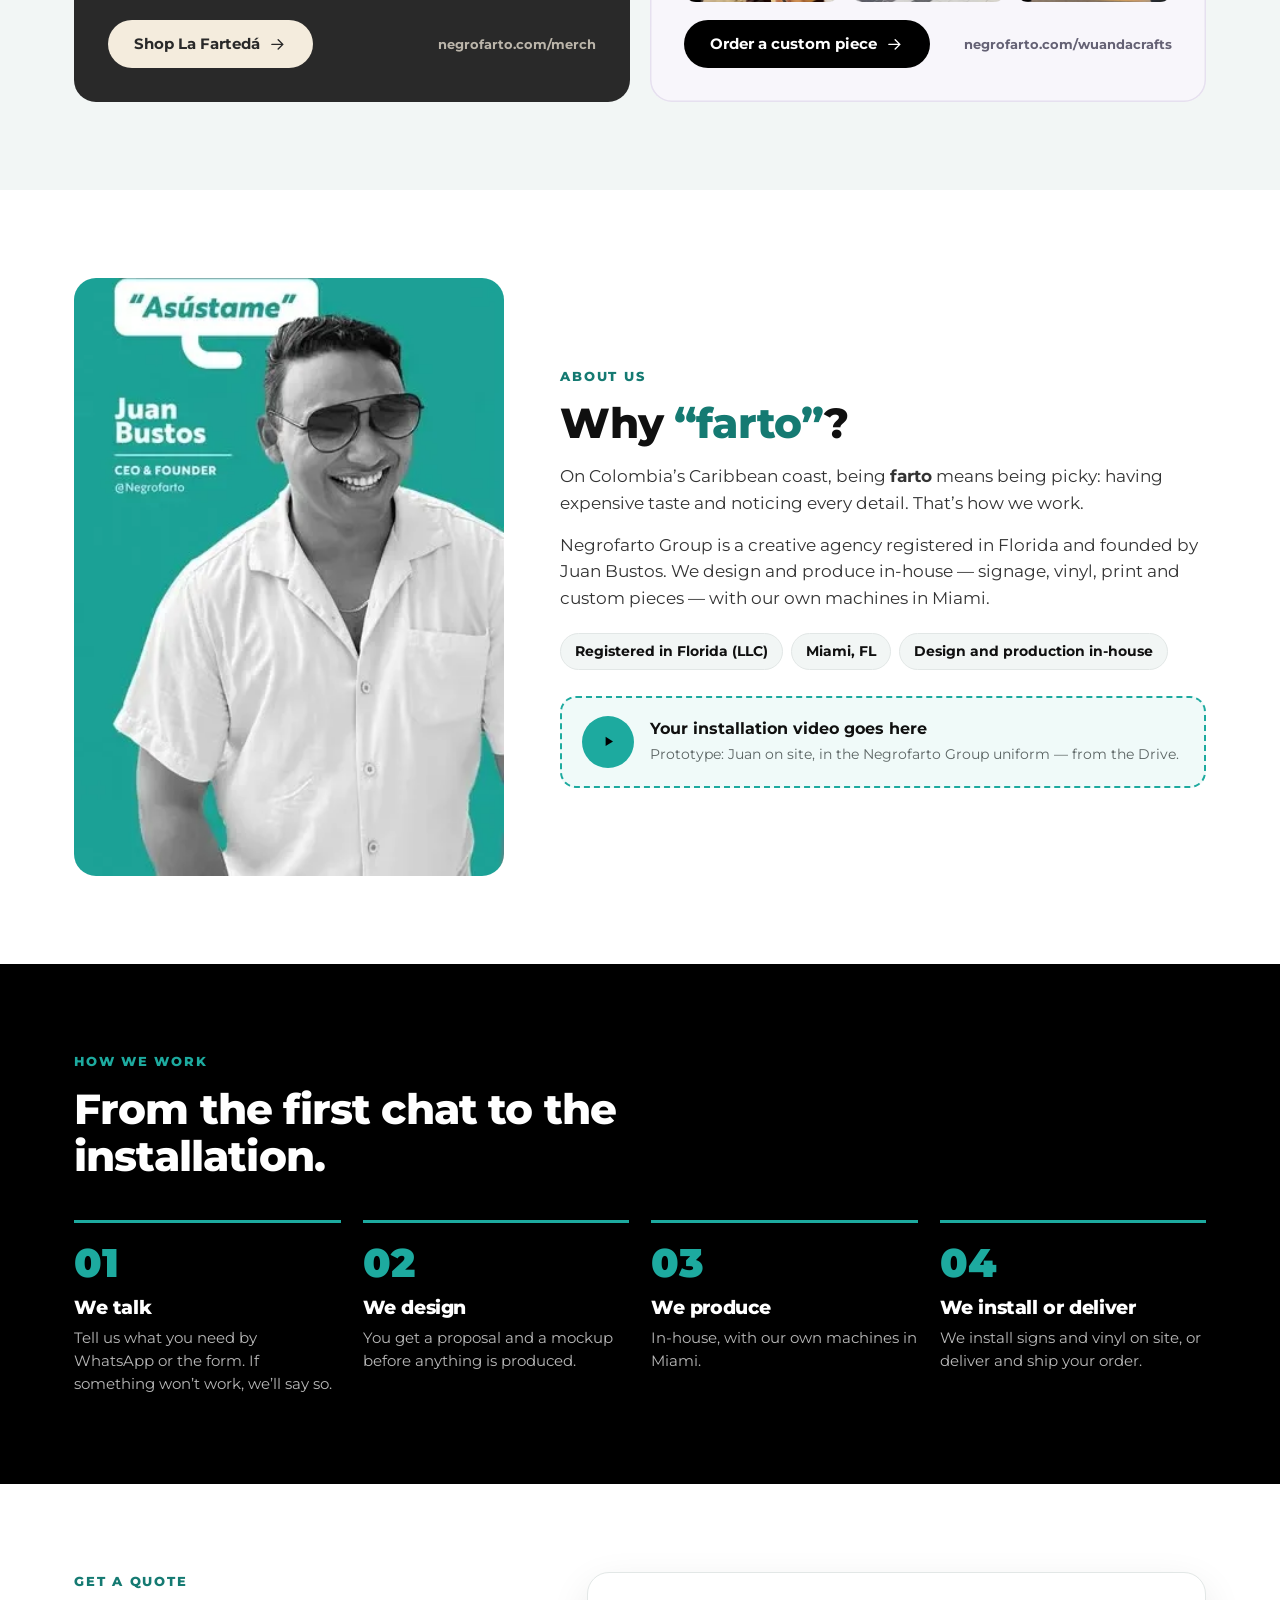
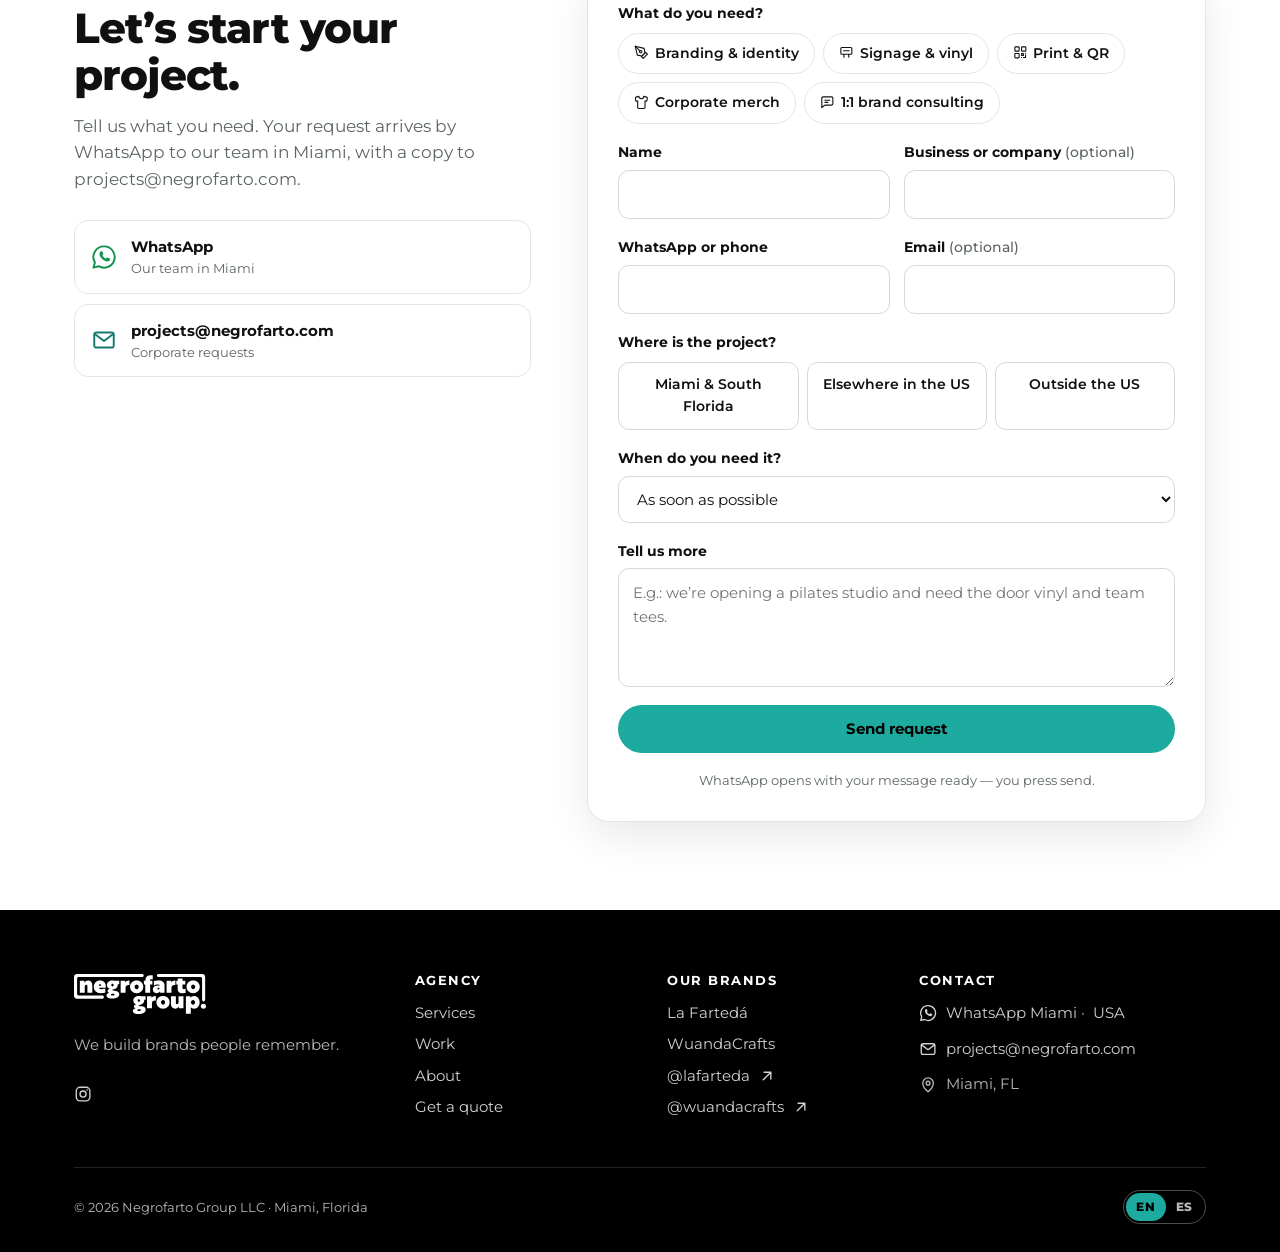
==== commit 4a3bacf9: "Recomendador de kits: la caja blanca pasa a ser el formulario - Dos pasos dentro de la caja (tipo de" ====
--- a/prototipo/index.html
+++ b/prototipo/index.html
@@ -61,20 +61,16 @@
 
     <section class="seccion seccion--kit" id="kit">
       <div class="caja kit-grilla">
-        <div>
+        <div class="kit-intro">
           <p class="ceja" data-t="kit.ceja"></p>
           <h2 data-t="kit.titulo"></h2>
           <p class="bajada" data-t="kit.texto"></p>
-          <div class="kit-paso">
-            <h3><span>1</span><span data-t="kit.paso1"></span></h3>
-            <div class="chips" id="kit-negocios" role="group"></div>
-          </div>
-          <div class="kit-paso">
-            <h3><span>2</span><span data-t="kit.paso2"></span></h3>
-            <div class="chips" id="kit-etapas" role="group"></div>
-          </div>
-        </div>
-        <div class="kit-resultado" id="kit-resultado" aria-live="polite"></div>
+          <div class="kit-logo-caja" id="kit-logo-caja">
+            <img class="kit-logo" src="img/marcas/nfg-negro.svg" alt="" width="259" height="135" />
+            <span class="kit-pista" aria-hidden="true"></span>
+          </div>
+        </div>
+        <div class="kit-resultado" id="kit-resultado"></div>
       </div>
     </section>
 
--- a/prototipo/recursos/estilos.css
+++ b/prototipo/recursos/estilos.css
@@ -239,36 +239,62 @@
 .lista-check li { display: flex; align-items: flex-start; gap: 8px; }
 .lista-check .icono { margin-top: 2px; color: var(--turquesa); }
 
-/* ¿Qué necesita tu negocio? */
+/* ¿Qué necesita tu negocio? Un formulario de dos pasos dentro de la caja blanca (la caja es lo que se llena) y, al lado
+   sobre el fondo oscuro, el logo líquido (recursos/liquido.js), que «piensa» cuando se elige una opción. */
 .seccion--kit { background: var(--turquesa-tinta); color: #fff; }
-.kit-grilla { display: grid; grid-template-columns: 1fr 1fr; gap: 48px; align-items: start; }
-.kit-paso { margin-top: 28px; }
-.kit-paso h3 { display: flex; align-items: center; gap: 10px; margin-bottom: 12px; font-size: 15px; font-weight: 800; letter-spacing: 0; }
-.kit-paso h3 span:first-child { display: grid; place-items: center; width: 26px; height: 26px; border-radius: 50%; background: var(--turquesa); color: #000; font-size: 13px; }
+.kit-grilla { display: grid; grid-template-columns: minmax(0, 1fr) minmax(0, 1.12fr); gap: 56px; align-items: start; }
 .kit-resultado {
-  position: sticky; top: calc(var(--alto-cabecera) + 20px); padding: 30px;
+  position: sticky; top: calc(var(--alto-cabecera) + 20px); padding: 34px;
   border-radius: 20px; background: #fff; color: var(--texto); box-shadow: 0 30px 60px rgba(0, 0, 0, .25);
 }
-.kit-vacio { display: grid; place-items: center; gap: 14px; min-height: 280px; text-align: center; color: var(--gris); }
-.kit-logo { width: min(64%, 330px); height: auto; transition: opacity .4s ease; }
-/* Logo líquido (recursos/liquido.js). El lienzo cubre la caja; el <img> marca dónde va el logo y queda de
-   respaldo (sin WebGL2, con «reducir movimiento» o hasta que el lienzo pinta su primer cuadro). */
-.liquido {
-  position: absolute; inset: 0; z-index: 0; width: 100%; height: 100%; border-radius: 20px; /* como .kit-resultado */
-  pointer-events: none; opacity: 0; transition: opacity .4s ease;
-}
-.kit-vacio p, .kit-pista { position: relative; z-index: 1; }
-.kit-vacio[data-liquido="on"] .liquido { opacity: 1; }
-.kit-vacio[data-liquido="on"] .kit-logo { opacity: 0; }
+/* El logo. La caja es más ancha que el logo para que el efecto tenga aire; el lienzo la cubre entera. El <img> marca
+   dónde va el logo y es el respaldo (sin WebGL2, con «reducir movimiento» o hasta que el lienzo pinta). */
+.kit-logo-caja { position: relative; margin: 20px -44px 0; padding: 40px 44px 18px; }
+.kit-logo { position: relative; display: block; width: min(100%, 340px); height: auto; transition: opacity .4s ease; }
+.liquido { position: absolute; inset: 0; width: 100%; height: 100%; pointer-events: none; opacity: 0; transition: opacity .4s ease; }
+.kit-logo-caja[data-liquido="on"] .liquido { opacity: 1; }
+.kit-logo-caja[data-liquido="on"] .kit-logo { opacity: 0; }
 .kit-pista {
-  display: none; align-items: center; gap: 9px; font-size: 11px; font-weight: 800; letter-spacing: .14em;
-  text-transform: uppercase; color: var(--turquesa-oscuro); transition: opacity .8s ease;
+  position: relative; display: none; align-items: center; gap: 9px; margin-top: 20px; font-size: 11px; font-weight: 800;
+  letter-spacing: .14em; text-transform: uppercase; color: var(--turquesa-claro); transition: opacity .8s ease;
 }
 .kit-pista::before { content: ""; width: 6px; height: 6px; border-radius: 50%; background: currentColor; animation: kit-pulso 2.4s ease-in-out 2; }
-.kit-vacio[data-liquido="on"] .kit-pista { display: inline-flex; }
-.kit-vacio[data-tocado] .kit-pista { opacity: 0; }
+.kit-logo-caja[data-liquido="on"] .kit-pista { display: inline-flex; }
+.kit-logo-caja[data-tocado] .kit-pista { opacity: 0; }
 @keyframes kit-pulso { 0%, 100% { transform: scale(.6); opacity: .45; } 50% { transform: scale(1); opacity: 1; } }
-.kit-para { margin-top: 4px; font-size: 14px; color: var(--gris); }
+
+/* El formulario: progreso, la pregunta (se escribe al cambiar de paso) y las opciones grandes con ícono. */
+.kit-progreso { display: flex; align-items: center; gap: 8px; font-size: 12px; font-weight: 800; letter-spacing: .1em; text-transform: uppercase; color: var(--gris); }
+.kit-progreso span { margin-right: 6px; white-space: nowrap; }
+.kit-progreso i { flex: 1; height: 6px; border-radius: 3px; background: var(--linea); transition: background-color .3s; }
+.kit-progreso i.lleno { background: var(--turquesa); }
+.kit-ceja { margin: 24px 0 0; font-size: 12.5px; font-weight: 800; letter-spacing: .14em; text-transform: uppercase; color: var(--turquesa-oscuro); }
+.kit-pregunta { margin: 6px 0 20px; font-size: clamp(24px, 2.5vw, 30px); font-weight: 800; color: #000; outline: none; }
+/* Mientras se escribe, lo que falta queda transparente (ocupa su lugar, así las líneas no se corren) y el cursor parpadea. */
+.kit-resto { color: transparent; }
+.kit-resto::before { content: ""; display: inline-block; width: 3px; margin-right: -3px; height: .85em; vertical-align: -.06em; background: var(--turquesa); animation: kit-parpadeo 1s steps(1) infinite; }
+@keyframes kit-parpadeo { 50% { opacity: 0; } }
+.kit-opciones { display: grid; grid-template-columns: 1fr 1fr; gap: 10px; }
+.kit-opciones--una { grid-template-columns: 1fr; }
+.kit-opcion {
+  display: flex; align-items: center; gap: 12px; padding: 12px 14px; border: 1.5px solid var(--linea); border-radius: 14px;
+  background: #fff; color: var(--texto); font: 700 15px/1.25 var(--fuente-texto); text-align: left; cursor: pointer;
+  transition: border-color .15s, box-shadow .15s, transform .15s, background-color .15s;
+  animation: aparecer .35s backwards; animation-delay: calc(var(--i, 0) * 55ms + 120ms);
+}
+.kit-opciones--una .kit-opcion { padding: 14px 16px; }
+.kit-opcion:hover { border-color: var(--turquesa); box-shadow: 0 8px 22px rgba(12, 70, 65, .14); transform: translateY(-1px); }
+.kit-opcion[aria-pressed="true"] { border-color: var(--turquesa); background: #e1f5f3; }
+.kit-ico { display: grid; place-items: center; flex: none; width: 42px; height: 42px; border-radius: 11px; background: #e1f5f3; color: var(--turquesa-oscuro); }
+.kit-opcion[aria-pressed="true"] .kit-ico { background: #fff; }
+.kit-ico .icono { width: 23px; height: 23px; }
+.kit-despues { display: flex; align-items: center; gap: 8px; margin: 20px 0 0; font-size: 13.5px; color: var(--gris); }
+.kit-elegido { display: flex; align-items: center; gap: 10px; margin-top: 22px; padding: 10px 12px; border-radius: 12px; background: var(--suave); font-size: 14px; }
+.kit-elegido .icono { width: 18px; height: 18px; color: var(--turquesa-oscuro); }
+.kit-elegido strong { flex: 1; }
+.kit-elegido + .kit-pregunta { margin-top: 20px; }
+.kit-cambiar { padding: 4px 2px; border: 0; background: none; color: var(--turquesa-oscuro); font: 700 14px var(--fuente-texto); text-decoration: underline; cursor: pointer; }
+.kit-cambiar:hover { color: #000; }
 .kit-items { display: grid; gap: 10px; margin: 18px 0 20px; padding: 0; list-style: none; }
 .kit-item { display: grid; grid-template-columns: 40px 1fr; gap: 12px; align-items: start; padding: 12px; border-radius: 12px; background: var(--suave); animation: aparecer .35s both; }
 .kit-item:nth-child(2) { animation-delay: .06s; }
@@ -653,7 +679,10 @@
   .marcas { grid-template-columns: 1fr; }
   .proceso, .pasos-lf, .look { grid-template-columns: 1fr 1fr; }
   .pie-grilla { grid-template-columns: 1fr 1fr; }
-  .kit-resultado { position: relative; } /* sin sticky; relative para el lienzo del logo líquido */
+  .kit-resultado { position: static; }
+  .kit-logo-caja { margin: 10px -16px 0; padding: 30px 16px 8px; text-align: center; }
+  .kit-logo { width: min(100%, 230px); margin-inline: auto; }
+  .kit-opciones:not(.kit-opciones--una) .kit-opcion { flex-direction: column; align-items: flex-start; gap: 10px; padding: 12px; font-size: 14px; }
   .nosotros-foto { max-width: 340px; }
   .lf-fotos { height: 380px; }
   .ficha, .visor { grid-template-columns: 1fr; }
@@ -688,6 +717,7 @@
   .producto-info { padding: 12px; }
   .producto-nombre { font-size: 14px; }
   .formulario, .kit-resultado { padding: 22px; }
+  .kit-opciones { gap: 8px; }
   .marca { padding: 24px; }
   .pie-grilla { grid-template-columns: 1fr; }
   .lf-barra { position: static; }
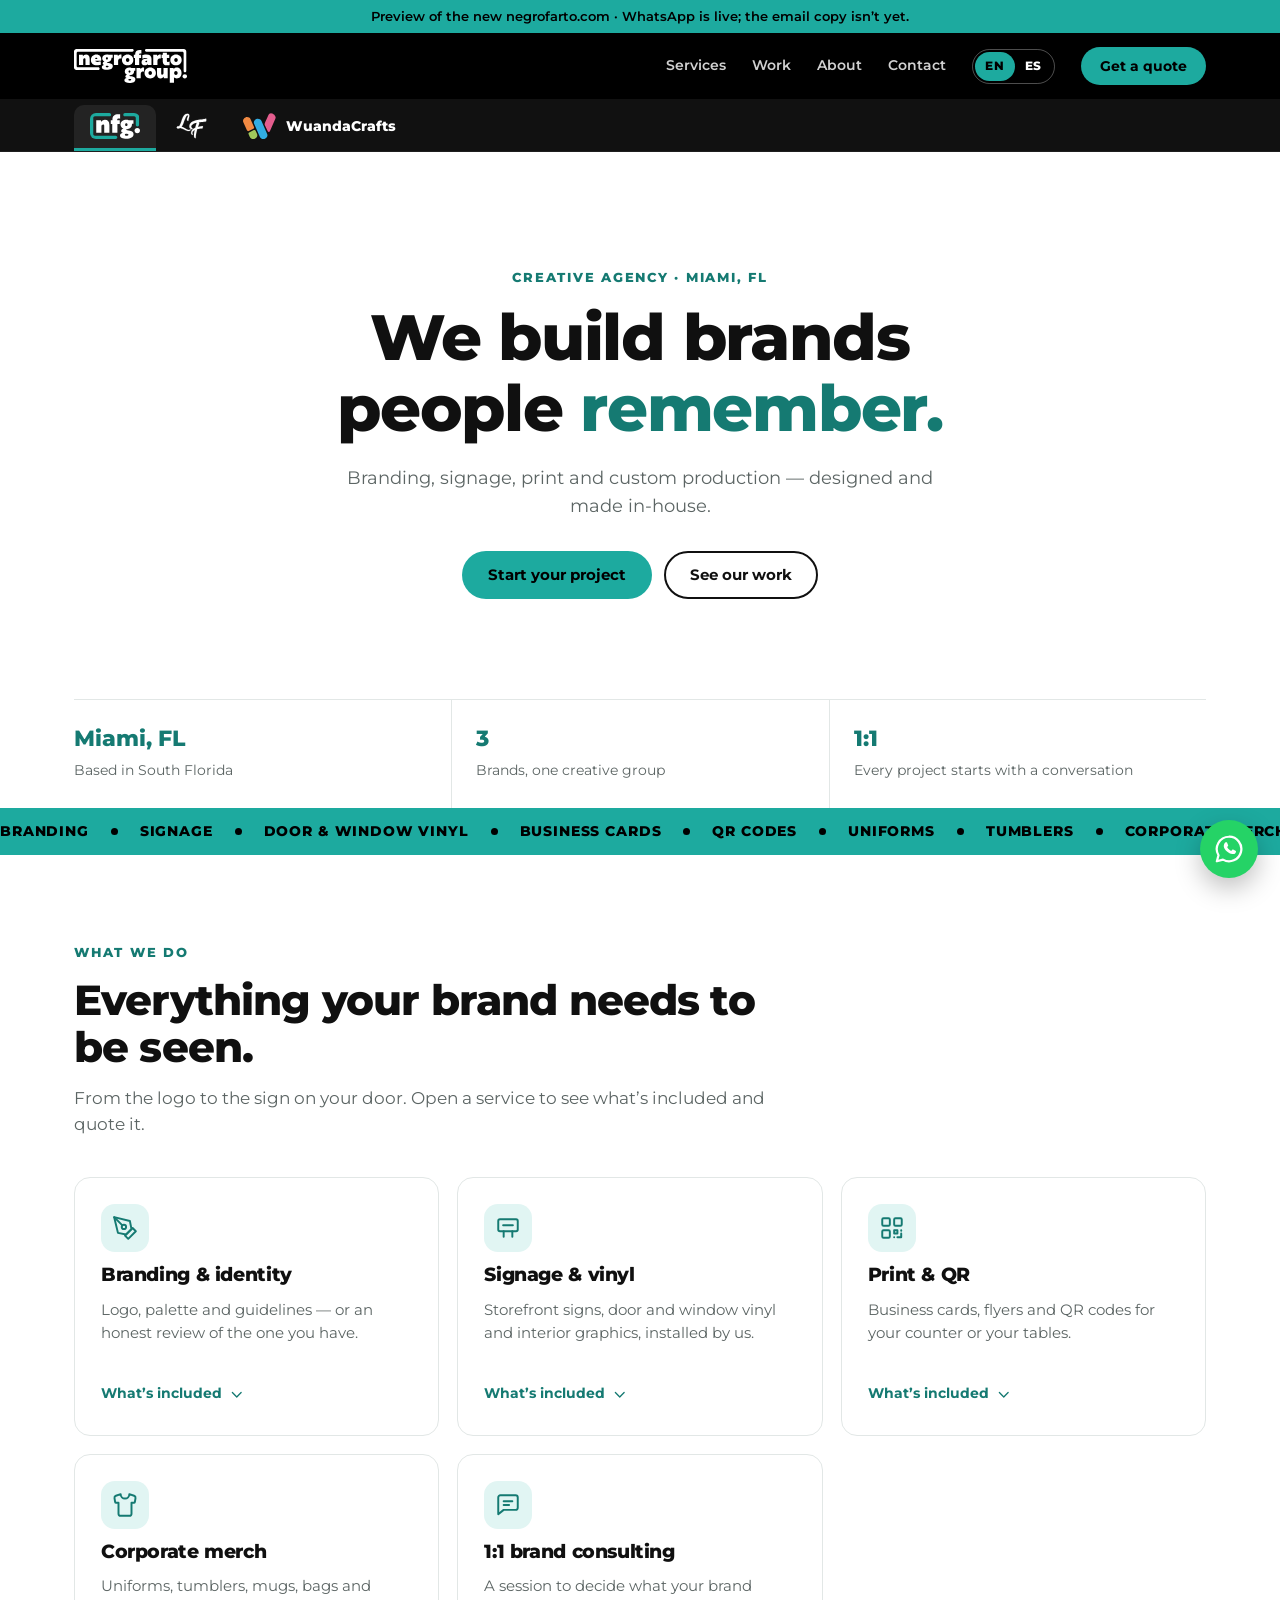
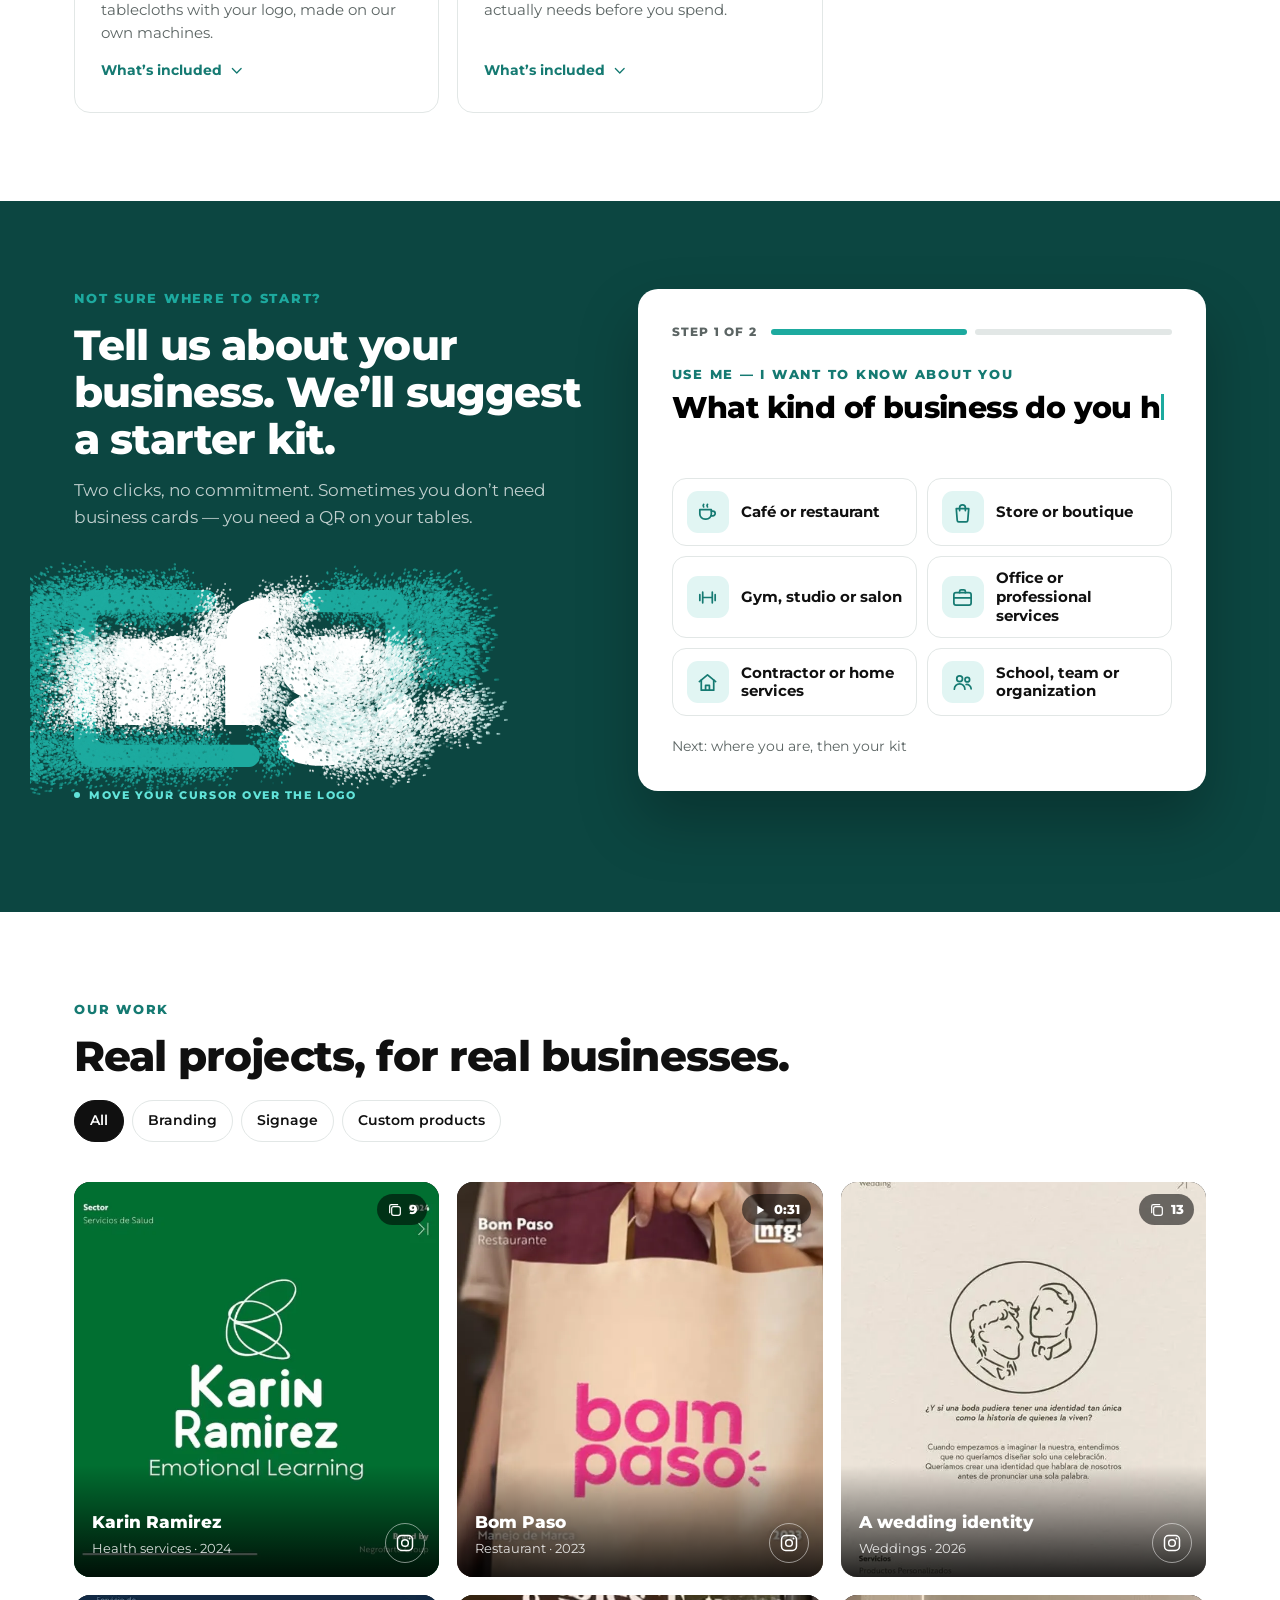
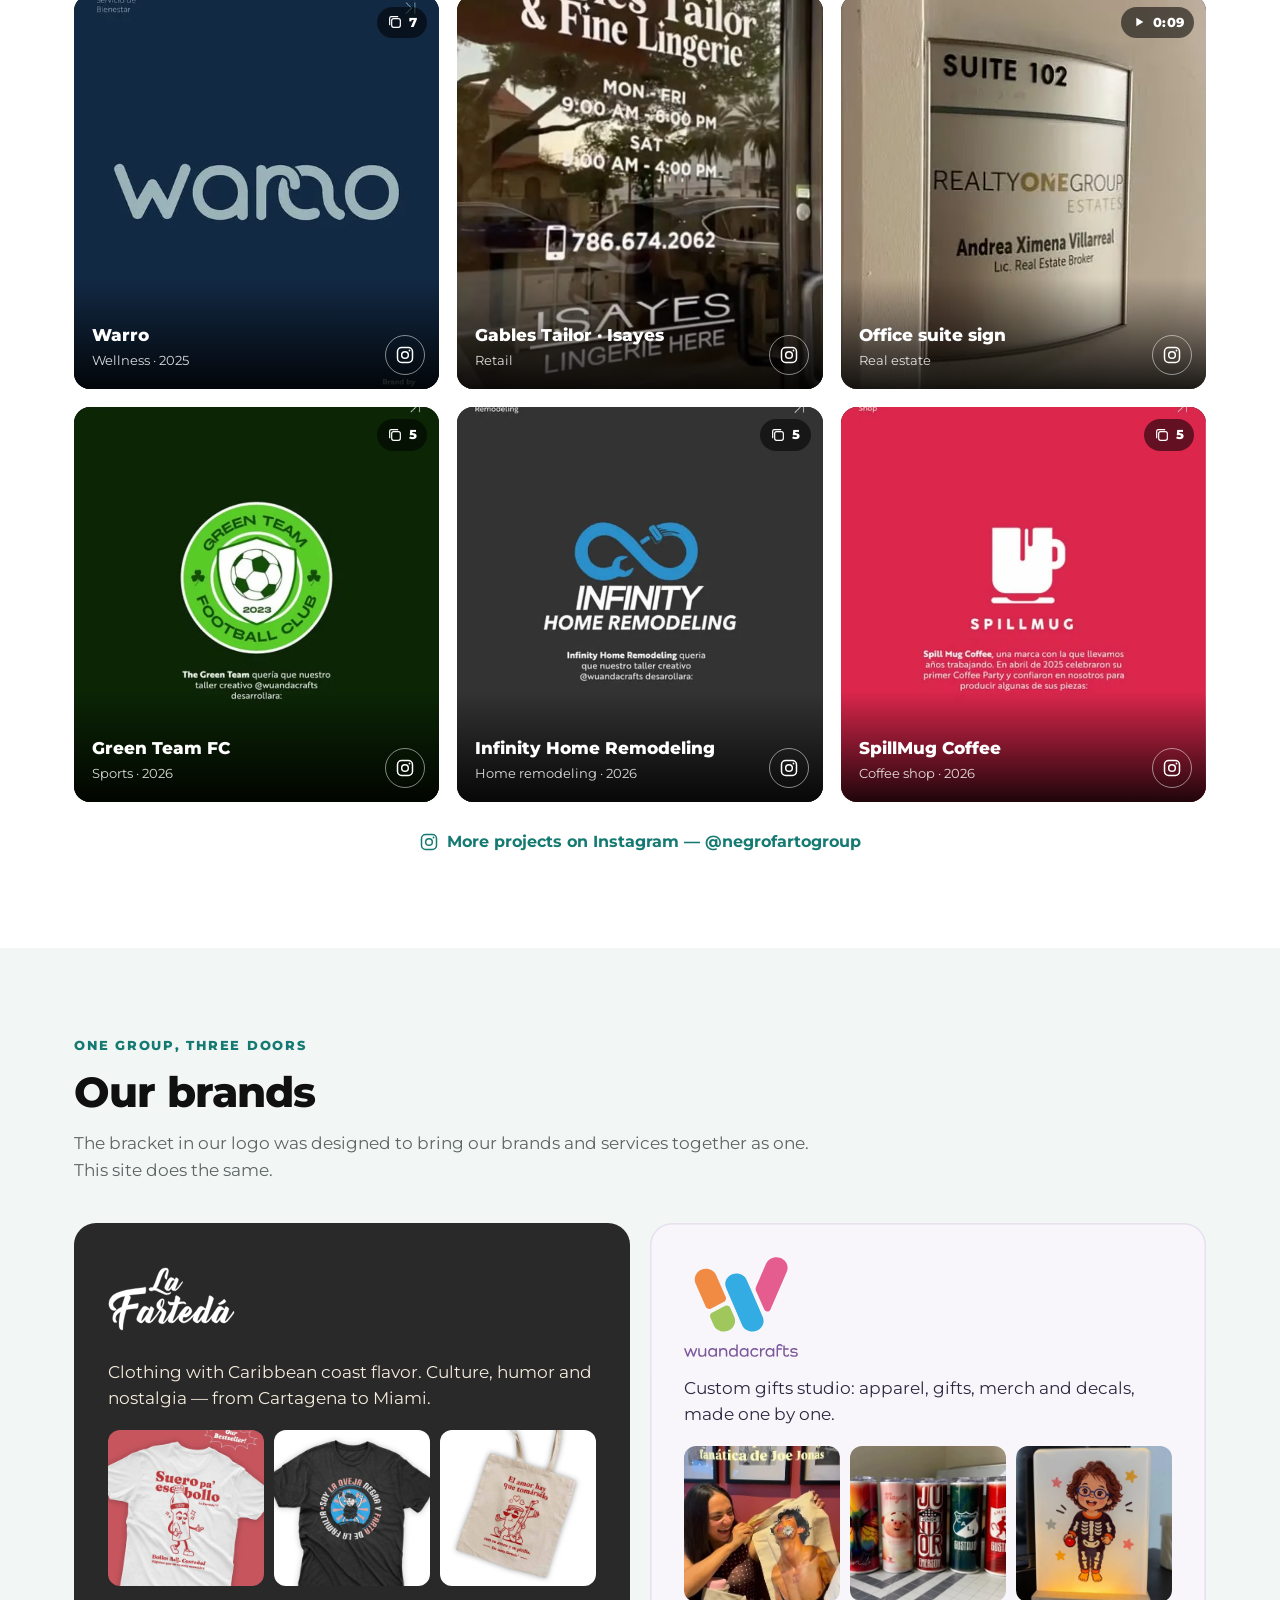
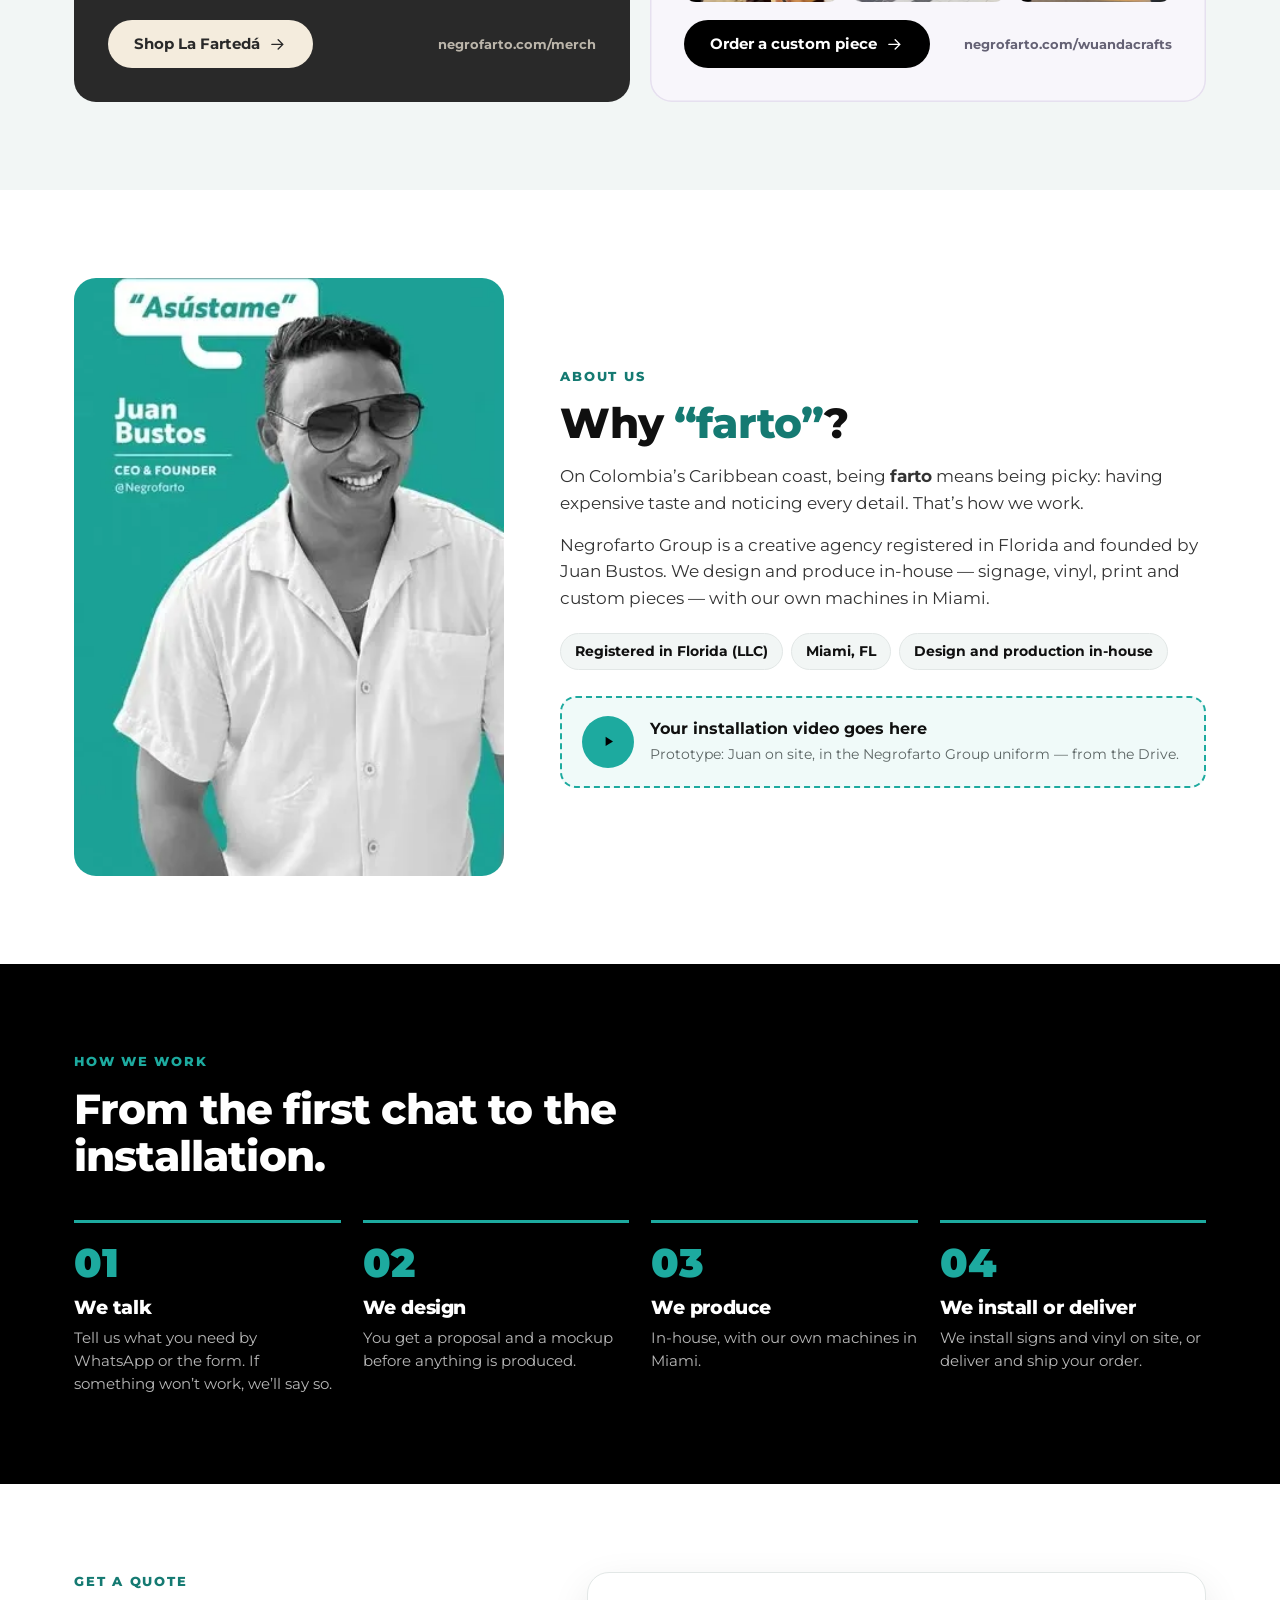
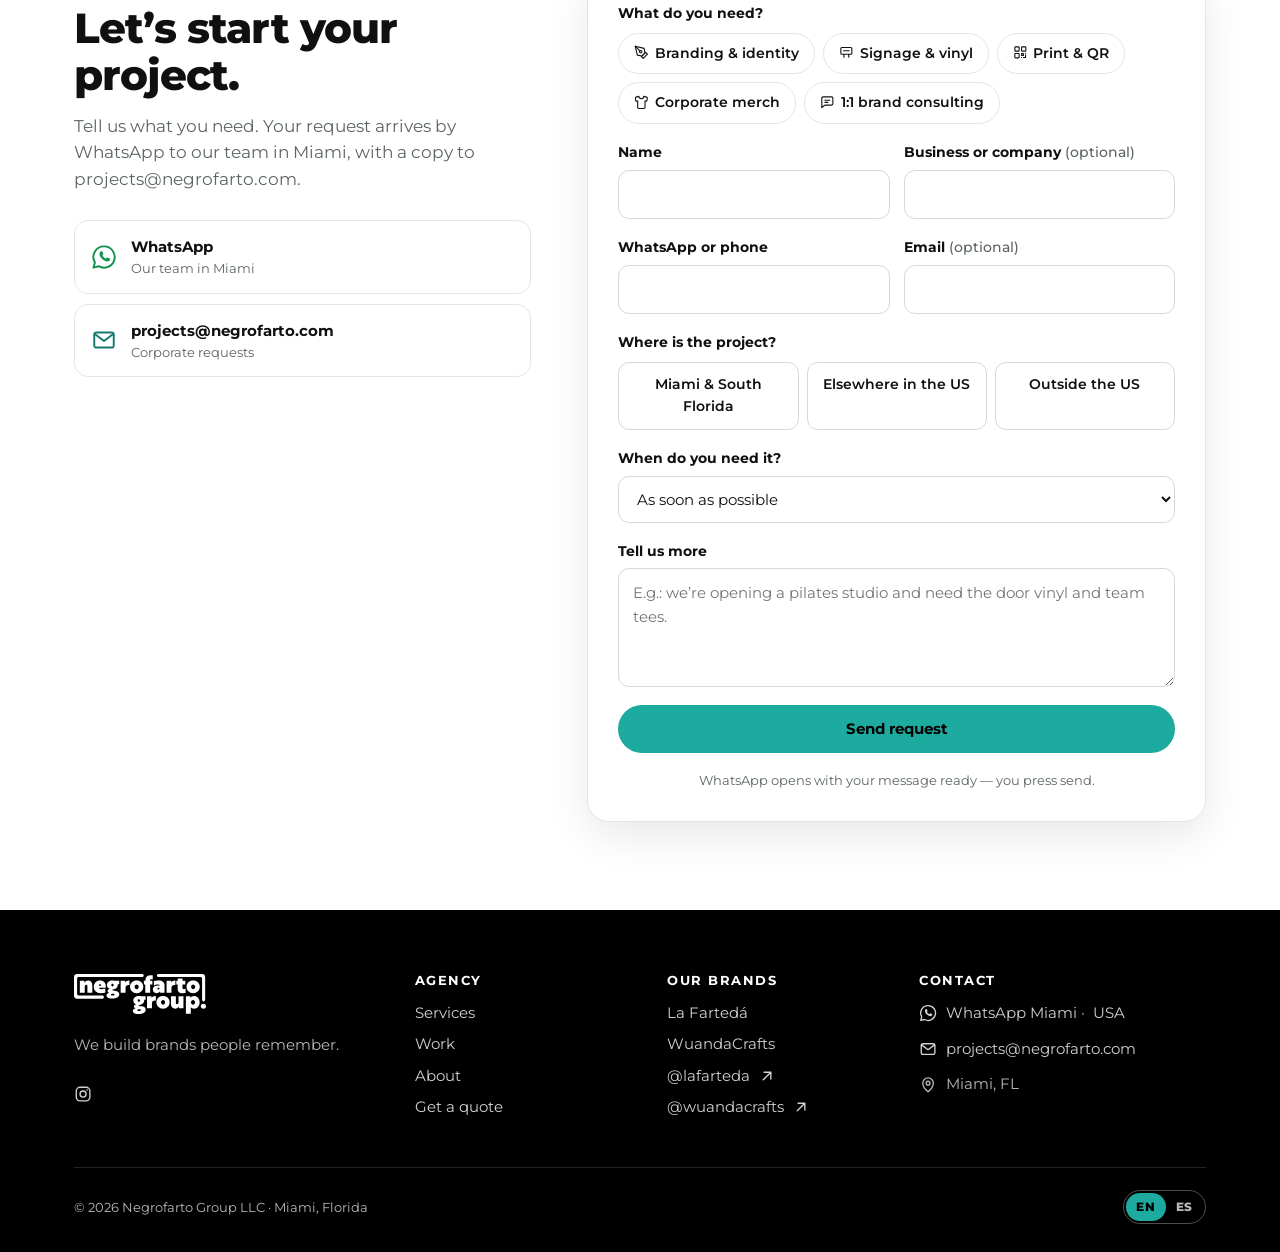
==== commit 5e91bf59: "Trabajos como el carrusel de Instagram: láminas con el mouse, video y visor - Seis proyectos con car" ====
--- a/prototipo/index.html
+++ b/prototipo/index.html
@@ -214,7 +214,7 @@
       </div>
     </section>
   </main>
-  <dialog class="modal modal--ancho" id="modal-proyecto"></dialog>
+  <dialog class="modal modal--ancho modal--visor" id="modal-proyecto"></dialog>
 
   <script src="recursos/iconos.js"></script>
   <script src="recursos/textos.js"></script>
--- a/prototipo/recursos/estilos.css
+++ b/prototipo/recursos/estilos.css
@@ -329,6 +329,35 @@
 }
 .trabajo-ig:hover { border-color: var(--acento); background: var(--acento); color: var(--sobre-acento); }
 .trabajo-ig .icono { width: 20px; height: 20px; }
+.solo-lectores { position: absolute; width: 1px; height: 1px; margin: -1px; padding: 0; overflow: hidden; clip: rect(0 0 0 0); white-space: nowrap; border: 0; }
+.boton-circulo { display: grid; place-items: center; width: 38px; height: 38px; padding: 0; border: 0; border-radius: 50%; background: rgba(255, 255, 255, .94); color: #000; box-shadow: 0 4px 14px rgba(0, 0, 0, .28); cursor: pointer; }
+.boton-circulo .icono { width: 20px; height: 20px; stroke-width: 2.2; }
+.boton-circulo:disabled { opacity: .35; cursor: default; }
+
+/* Trabajos con varias láminas o con video (pase 2, 26 oct 2026): insignia, y con el mouse encima, la vista previa. */
+.insignia {
+  position: absolute; top: 12px; right: 12px; z-index: 2; display: inline-flex; align-items: center; gap: 6px; padding: 6px 10px;
+  border-radius: 999px; background: rgba(0, 0, 0, .55); color: #fff; font-size: 12.5px; font-weight: 800; letter-spacing: .02em; pointer-events: none;
+}
+.insignia .icono { width: 16px; height: 16px; }
+.trabajo-info, .trabajo-ig { z-index: 2; }
+.trabajo-video { position: absolute; inset: 0; width: 100%; height: 100%; object-fit: cover; opacity: 0; transition: opacity .25s; pointer-events: none; }
+.trabajo-video.suena { opacity: 1; }
+.trabajo-contador {
+  position: absolute; top: 12px; left: 12px; z-index: 3; display: none; padding: 6px 10px; border-radius: 999px;
+  background: rgba(0, 0, 0, .6); color: #fff; font-size: 12.5px; font-weight: 800; pointer-events: none;
+}
+.trabajo-flecha { position: absolute; top: 50%; z-index: 3; display: none; transform: translateY(-50%); }
+.trabajo-flecha.ant { left: 10px; }
+.trabajo-flecha.sig { right: 10px; }
+/* Mientras se ve la vista previa, el título pasa a una cápsula chica: no tapa el texto de la lámina. */
+.trabajo.viendo img { transform: none; }
+.trabajo.viendo .trabajo-info { inset: auto auto 14px 14px; padding: 0; background: none; }
+.trabajo.viendo .trabajo-info strong { display: inline-block; padding: 8px 14px; border-radius: 999px; background: rgba(0, 0, 0, .74); font-size: 14px; }
+.trabajo.viendo .trabajo-info > span { display: none; }
+.trabajo.viendo .trabajo-contador { display: block; }
+.trabajo--laminas.viendo .insignia { display: none; } /* el contador ya dice cuántas hay */
+.trabajo.viendo .trabajo-flecha { display: grid; }
 .mas-instagram { margin-top: 28px; text-align: center; }
 .mas-instagram a { display: inline-flex; align-items: center; gap: 8px; font-weight: 700; color: var(--turquesa-oscuro); text-decoration: none; }
 
@@ -453,10 +482,28 @@
 }
 .modal .modal-nota { font-size: 12.5px; }
 .elegir-wa { display: grid; grid-template-columns: 1fr 1fr; gap: 10px; }
-.visor { display: grid; grid-template-columns: 1fr 1fr; }
-.visor-img { min-height: 100%; background: #111; }
-.visor-img img { width: 100%; height: 100%; max-height: 80vh; object-fit: contain; }
-.visor .modal-cuerpo { align-content: center; }
+/* Visor de un trabajo: la lámina (o el video) con flechas, contador y miniaturas; a la derecha, los datos. */
+dialog.modal--visor { max-width: min(1080px, calc(100% - 32px)); max-height: calc(100dvh - 24px); overflow: auto; }
+.visor { display: grid; grid-template-columns: 1.3fr 1fr; }
+.visor-medios { display: grid; grid-template-rows: 1fr auto; min-width: 0; background: #111; }
+.visor-escena { position: relative; height: min(66vh, 620px); }
+.visor-lamina { position: absolute; inset: 0; touch-action: pan-y; }
+.visor-lamina img, .visor-video {
+  position: absolute; inset: 14px; width: calc(100% - 28px); height: calc(100% - 28px); object-fit: contain; border-radius: 6px; animation: aparecer .2s both;
+}
+.visor-contador { position: absolute; top: 24px; left: 24px; z-index: 3; padding: 6px 10px; border-radius: 999px; background: rgba(0, 0, 0, .6); color: #fff; font-size: 12.5px; font-weight: 800; pointer-events: none; }
+.visor-flecha { position: absolute; top: 50%; z-index: 3; transform: translateY(-50%); }
+.visor-flecha.ant { left: 24px; }
+.visor-flecha.sig { right: 24px; }
+.visor-tira { display: flex; gap: 8px; padding: 12px 14px; overflow-x: auto; background: #0a0a0a; scrollbar-width: thin; }
+.visor-mini { position: relative; flex: none; width: 54px; height: 54px; padding: 0; border: 2px solid transparent; border-radius: 8px; overflow: hidden; background: #222; opacity: .55; cursor: pointer; }
+.visor-mini[aria-current="true"] { opacity: 1; border-color: var(--turquesa); }
+.visor-mini img { width: 100%; height: 100%; object-fit: cover; }
+.visor-mini--video::after { content: ""; position: absolute; inset: 0; background: rgba(0, 0, 0, .35) center / 18px no-repeat url("data:image/svg+xml,%3Csvg xmlns='http://www.w3.org/2000/svg' viewBox='0 0 24 24'%3E%3Cpath fill='white' d='M8 5.5v13l10.5-6.5z'/%3E%3C/svg%3E"); }
+.visor-puntos { display: none; justify-content: center; gap: 5px; padding: 12px 0 14px; }
+.visor-puntos i { width: 6px; height: 6px; border-radius: 3px; background: rgba(255, 255, 255, .4); transition: width .2s, background-color .2s; }
+.visor-puntos i.activo { width: 18px; background: #fff; }
+.visor .modal-cuerpo { align-content: center; padding: 32px; }
 
 /* ── La Fartedá (/merch) ── */
 .marca-lf { background: var(--lf-crema); }
@@ -686,7 +733,15 @@
   .nosotros-foto { max-width: 340px; }
   .lf-fotos { height: 380px; }
   .ficha, .visor { grid-template-columns: 1fr; }
-  .visor-img img, .ficha-img img { max-height: 46vh; }
+  .ficha-img img { max-height: 46vh; }
+  .visor-escena { height: min(52vh, 440px); }
+  .visor-lamina img, .visor-video { inset: 0; width: 100%; height: 100%; border-radius: 0; }
+  .visor-contador { top: 14px; left: 14px; }
+  .visor-flecha.ant { left: 12px; }
+  .visor-flecha.sig { right: 12px; }
+  .visor-tira { display: none; }
+  .visor-puntos { display: flex; }
+  .visor .modal-cuerpo { padding: 22px 20px 26px; }
 }
 @media (max-width: 600px) {
   .caja { padding: 0 16px; }
@@ -710,6 +765,7 @@
   .trabajo-info { padding: 34px 12px 12px; }
   /* En celular el ícono sube a la esquina: abajo le quitaba al texto el ancho que no sobra. */
   .trabajo-ig { top: 8px; right: 8px; bottom: auto; width: 34px; height: 34px; border-color: transparent; background: rgba(0, 0, 0, .55); }
+  .insignia { top: 8px; left: 8px; right: auto; padding: 5px 9px; font-size: 12px; } /* el ícono de Instagram ocupa la esquina derecha */
   .trabajo-ig .icono { width: 18px; height: 18px; }
   .trabajo-info strong { font-size: 14px; }
   .trabajo-info span { font-size: 12px; }
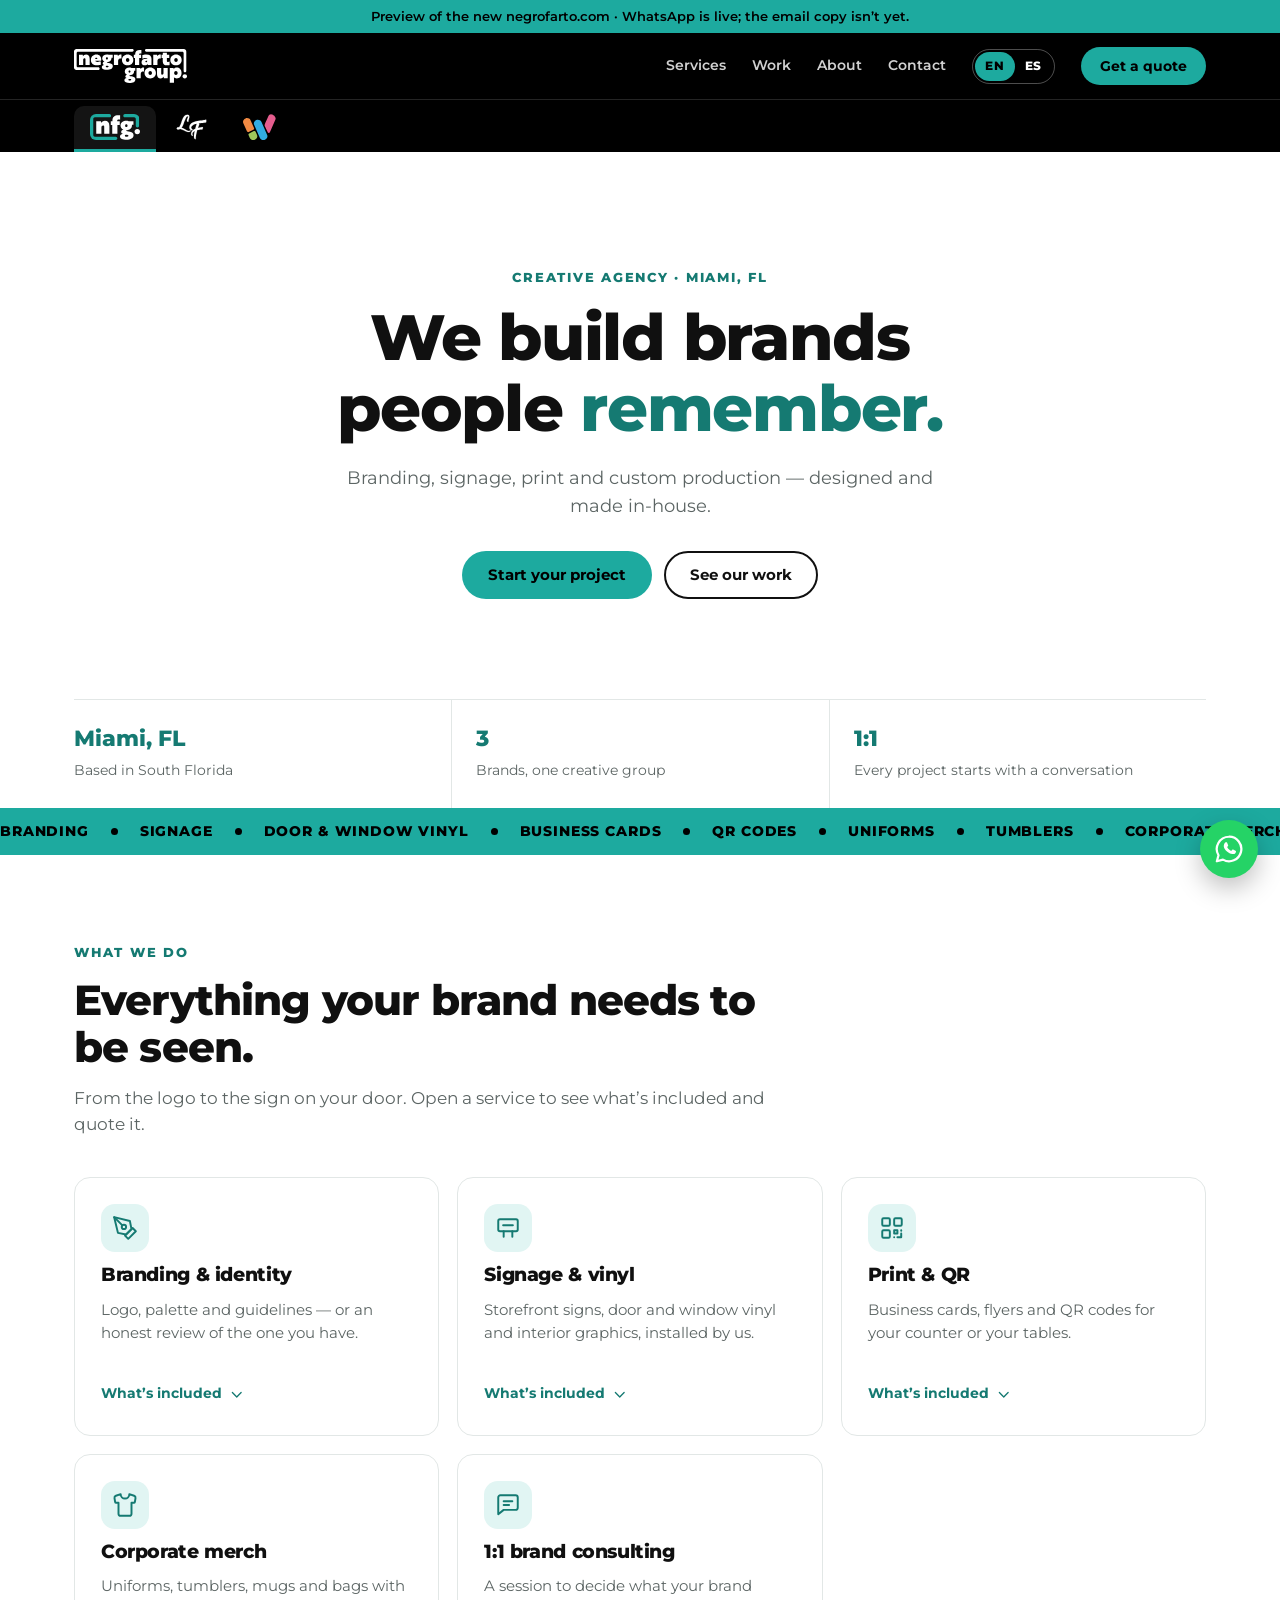
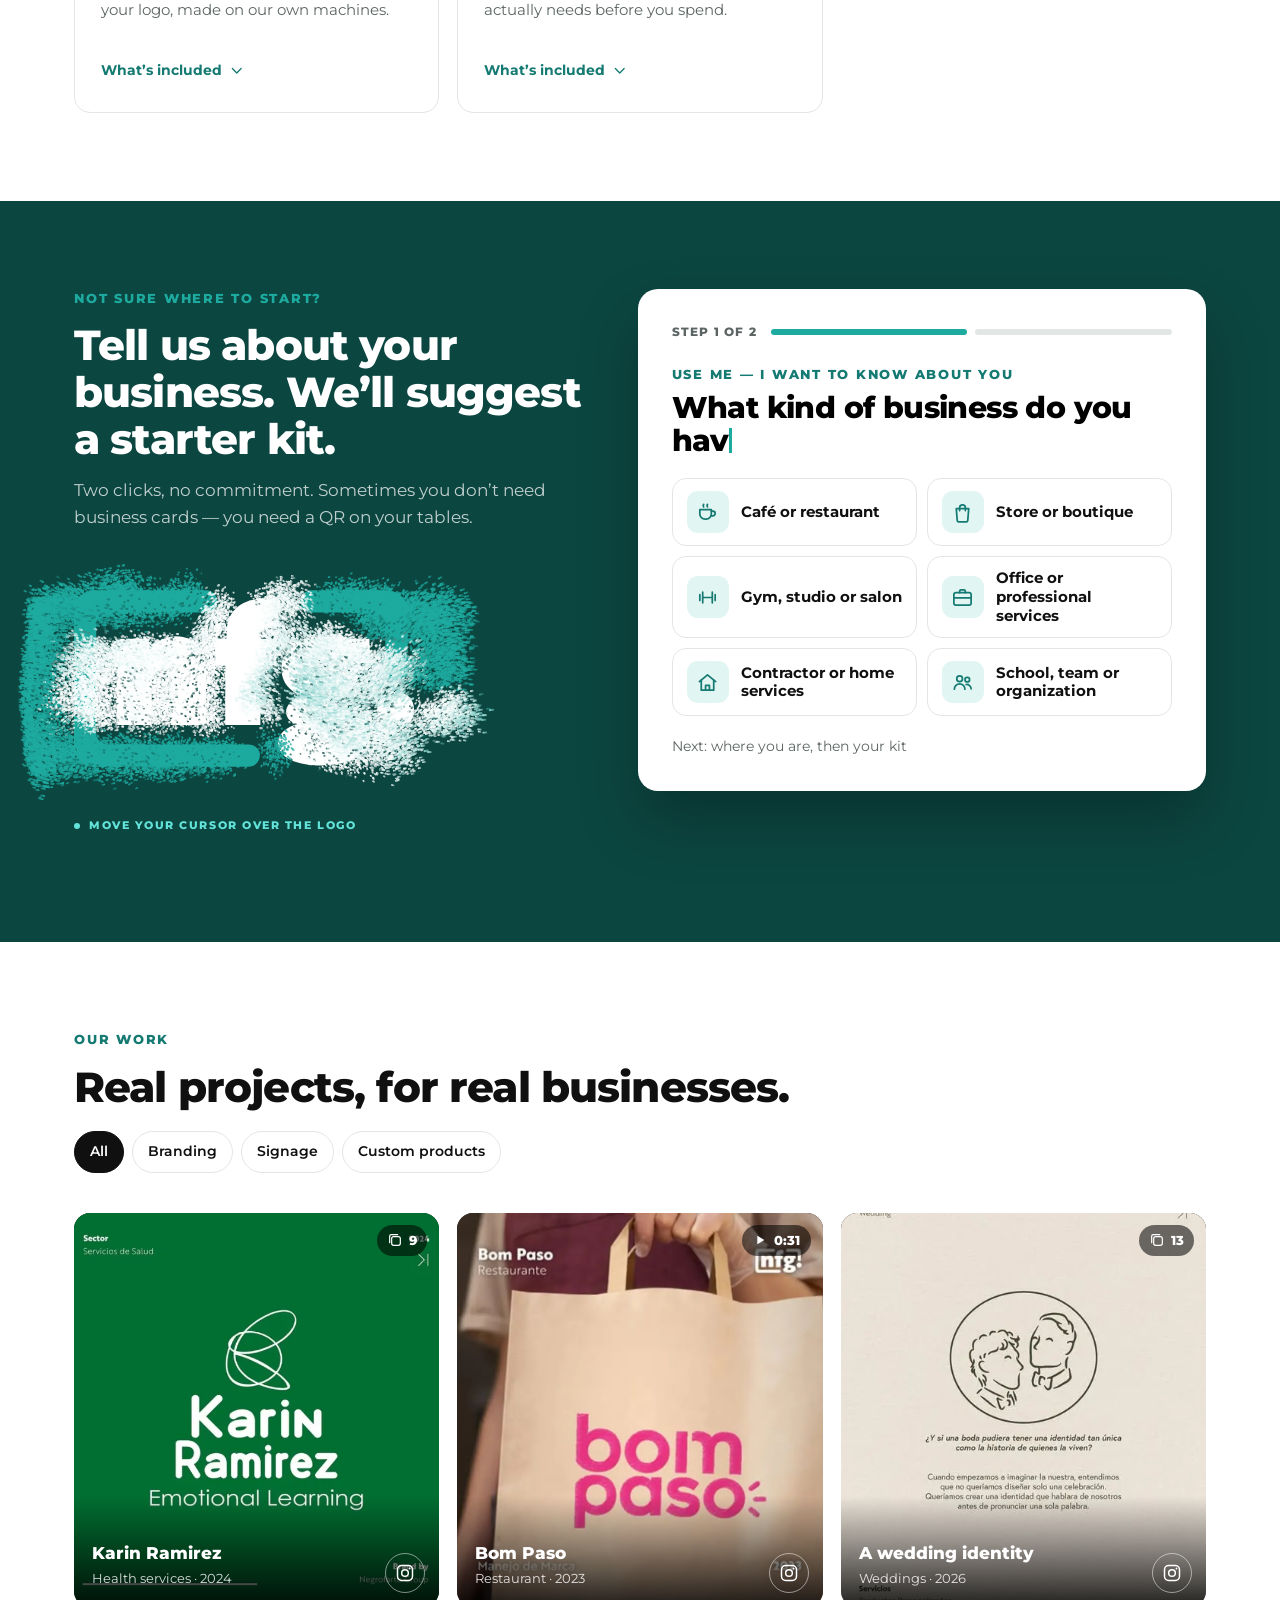
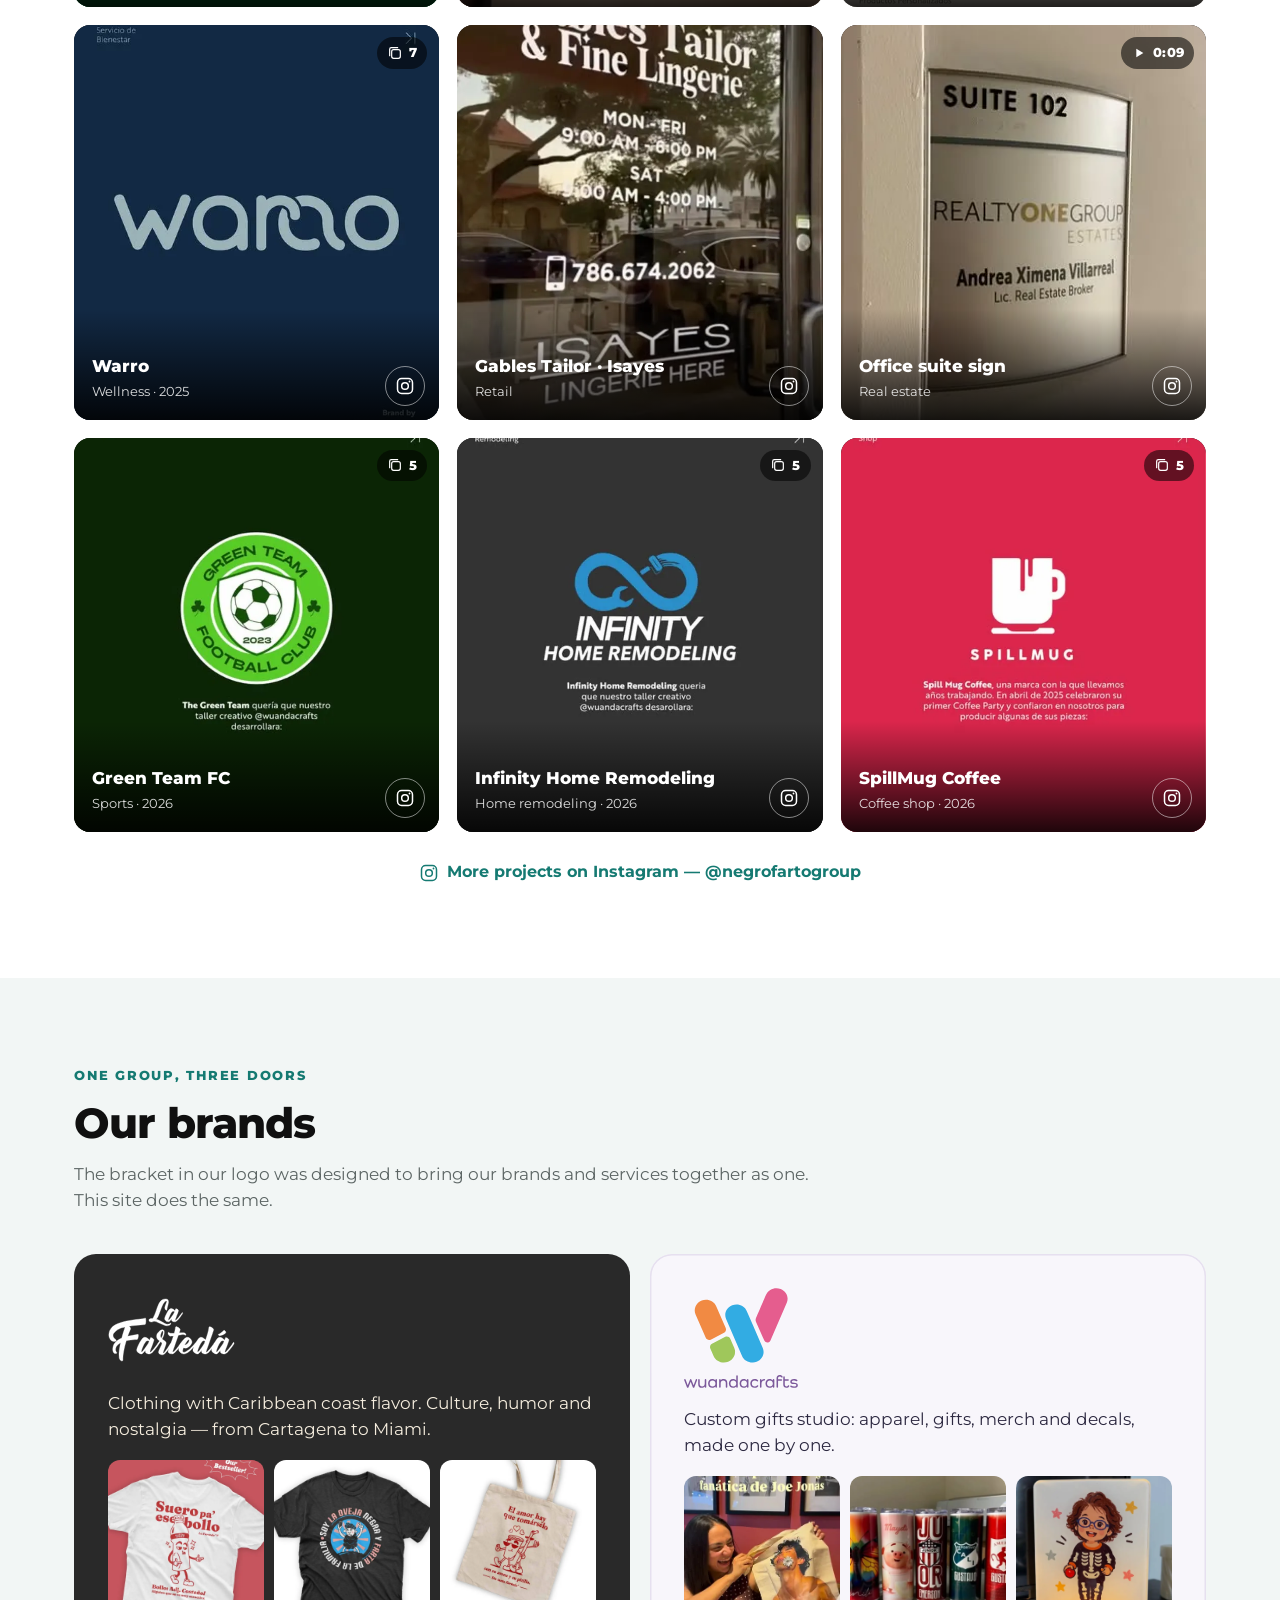
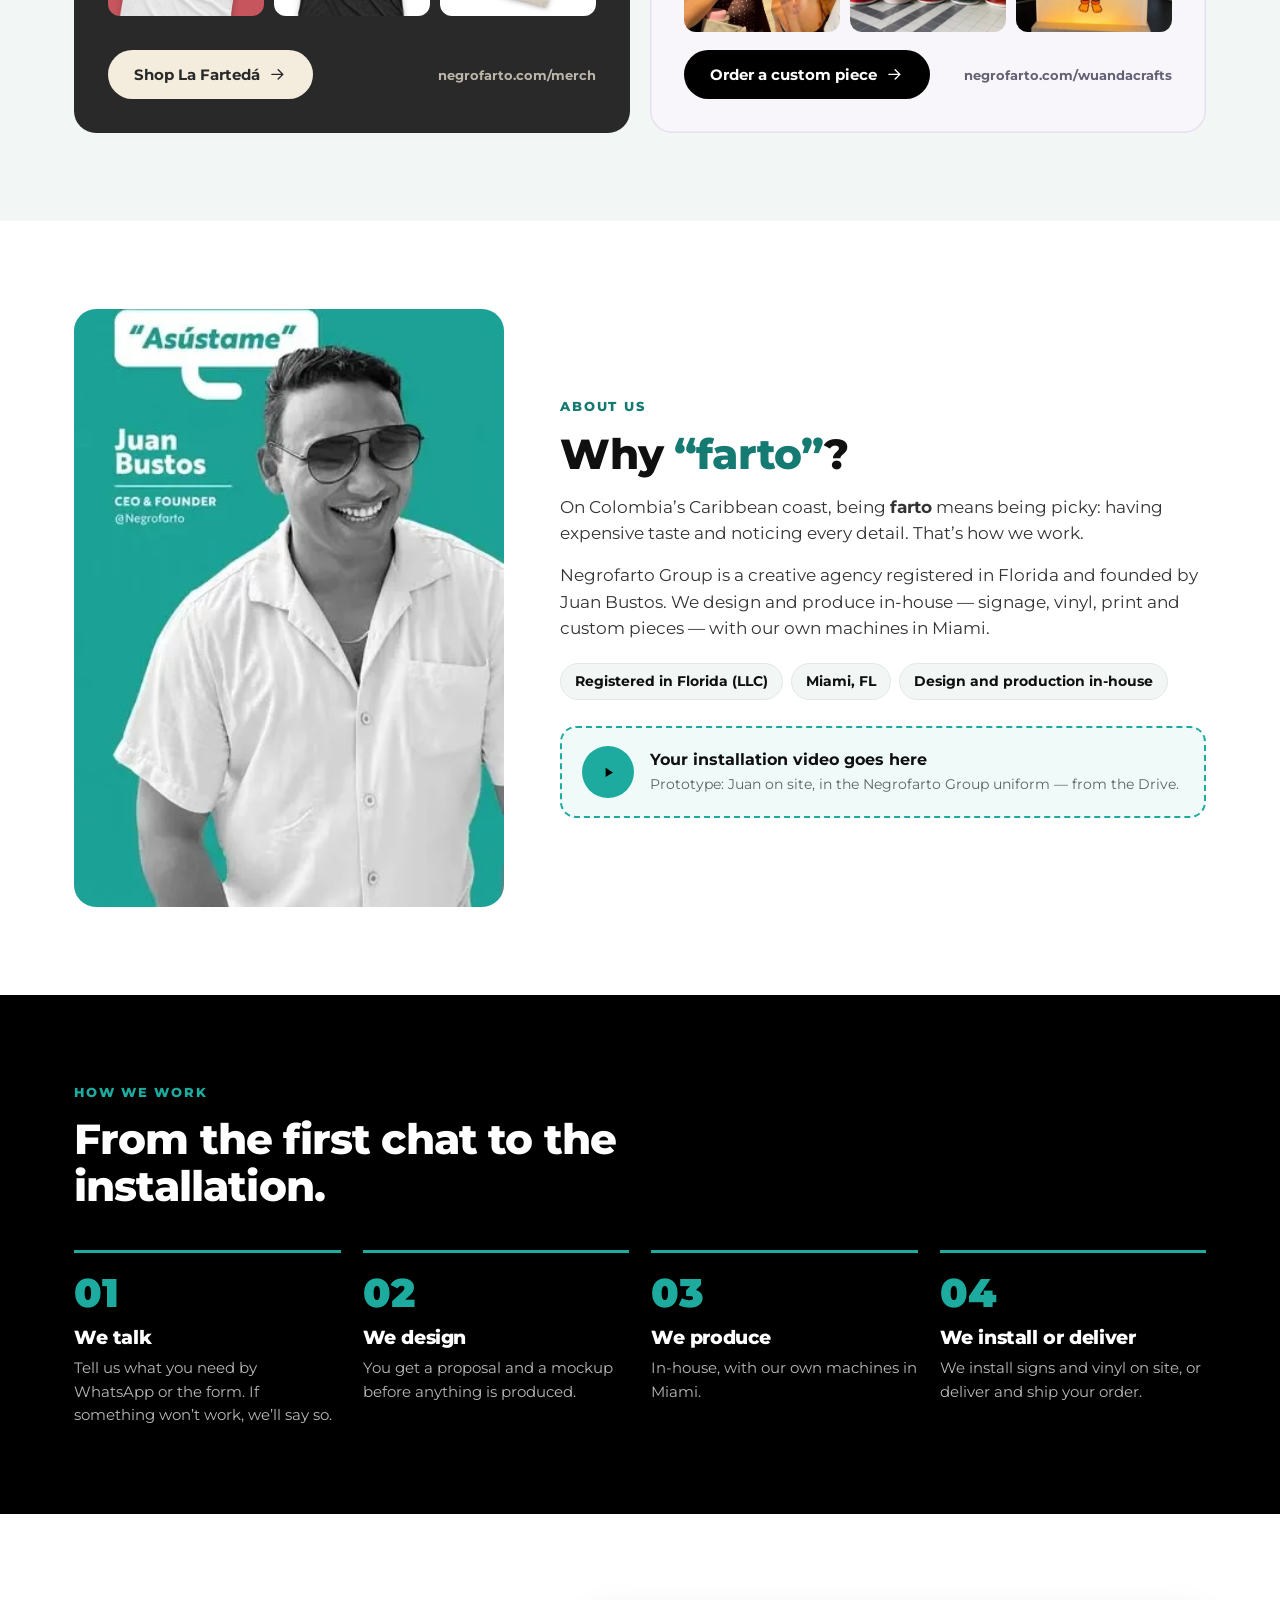
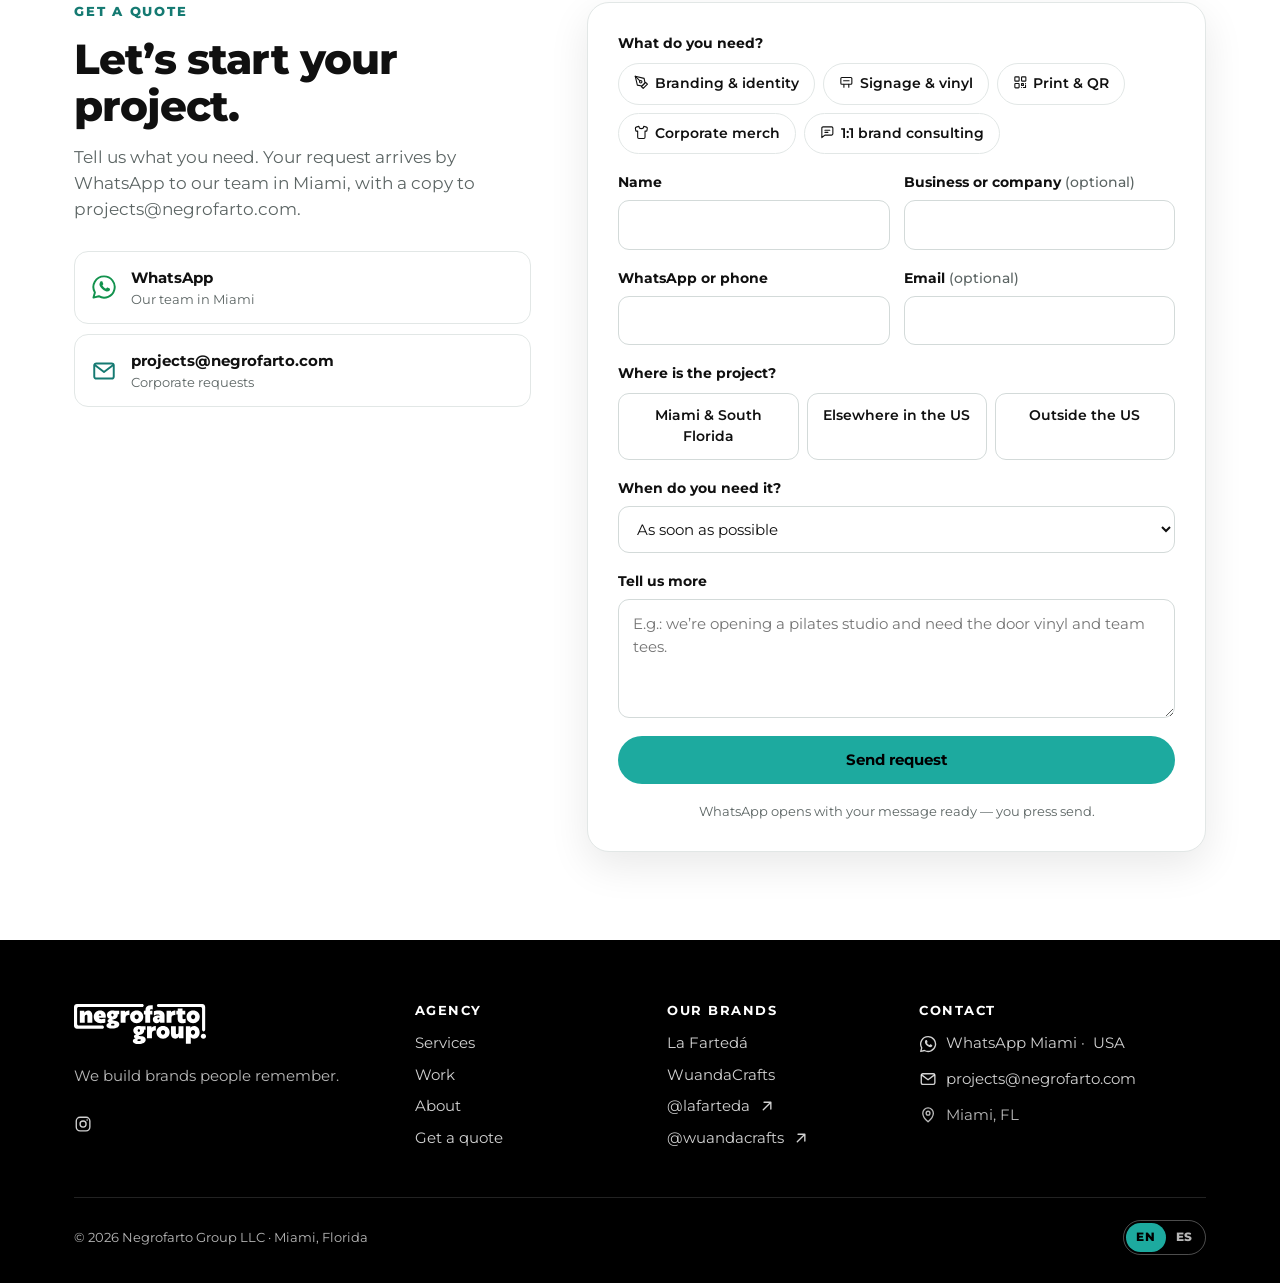
==== commit dcd679b6: "Metamorfosis del logo líquido: al elegir el tipo de negocio, el «nfg.» se vuelve el logo de un traba" ====
--- a/prototipo/index.html
+++ b/prototipo/index.html
@@ -67,7 +67,10 @@
           <p class="bajada" data-t="kit.texto"></p>
           <div class="kit-logo-caja" id="kit-logo-caja">
             <img class="kit-logo" src="img/marcas/nfg-negro.svg" alt="" width="259" height="135" />
-            <span class="kit-pista" aria-hidden="true"></span>
+            <div class="kit-pie">
+              <span class="kit-pista" aria-hidden="true"></span>
+              <p class="kit-cliente" id="kit-cliente" aria-live="polite"></p>
+            </div>
           </div>
         </div>
         <div class="kit-resultado" id="kit-resultado"></div>
--- a/prototipo/recursos/estilos.css
+++ b/prototipo/recursos/estilos.css
@@ -5,6 +5,8 @@
 
 :root {
   --negro: #000;
+  --cabecera: var(--negro); /* la cabecera es negra en las tres páginas */
+  --puertas: var(--negro); /* el color de la barra de las tres puertas: es lo que cambia con la marca */
   --carbon: #141414;
   --texto: #101010;
   --gris: #5c6564;
@@ -103,7 +105,7 @@
 
 /* ── Aviso, cabecera y las tres puertas ── */
 .aviso { background: var(--turquesa); color: #000; font-size: 12.5px; font-weight: 600; text-align: center; text-wrap: balance; padding: 7px 16px; }
-.cabecera { position: sticky; top: 0; z-index: 50; background: var(--negro); color: #fff; }
+.cabecera { position: sticky; top: 0; z-index: 50; background: var(--cabecera); color: #fff; }
 .cabecera .caja { display: flex; align-items: center; gap: 26px; height: var(--alto-cabecera); position: relative; }
 .logo img { height: 34px; width: auto; }
 .menu { display: flex; gap: 26px; margin-left: auto; }
@@ -133,23 +135,22 @@
   display: none; place-items: center; width: 42px; height: 42px; flex: none;
   border: 0; border-radius: 10px; background: #1b1b1b; color: #fff; cursor: pointer;
 }
-/* En La Fartedá y WuandaCrafts la cabecera toma el color de la marca, para que se note en cuál estás: «aquí pensé que
-   todavía estaba en Negrofarto» (Juan, 23 oct 2026). Sobre el color todo va en blanco (5,3:1 en La Fartedá, 5,6:1 en
-   WuandaCrafts); los botones de la cabecera pasan a blanco para no desaparecer sobre su propio color. */
-.marca-lf, .marca-wc { --cabecera: var(--acento); }
-.marca-lf { --cabecera-claro: var(--lf-crema); }
-.marca-wc { --cabecera-claro: var(--wc-crema); }
-.marca-lf .cabecera, .marca-wc .cabecera { background: var(--cabecera); }
+/* La cabecera es la misma en las tres páginas: negra, con el logo de Negrofarto Group. Lo único que cambia con la marca es la
+   barra de las tres puertas de abajo (Juan, 29 oct 2026: «en lugar de las 2 barras de color, 1 sola cambie»): negra en la
+   agencia, blanca en La Fartedá y morada en WuandaCrafts. Antes (23-26 oct) también la cabecera tomaba el color de la marca.
+   En La Fartedá y WuandaCrafts los botones de la cabecera van en blanco, como los dibujó Juan en su captura. */
+.marca-lf { --puertas: #fff; --cabecera-claro: var(--lf-crema); }
+.marca-wc { --puertas: var(--acento); --cabecera-claro: var(--wc-crema); }
 .marca-lf .menu a, .marca-wc .menu a { color: #fff; }
 .marca-lf .menu a:hover, .marca-wc .menu a:hover { border-color: #fff; }
 .marca-lf .cabecera .idioma, .marca-wc .cabecera .idioma,
-.marca-lf .boton-carrito { border-color: rgba(255, 255, 255, .6); }
+.marca-lf .boton-carrito, .marca-wc .boton-carrito { border-color: rgba(255, 255, 255, .6); }
 .marca-lf .cabecera .idioma button[aria-pressed="true"], .marca-wc .cabecera .idioma button[aria-pressed="true"],
 .marca-lf .cabecera .boton--cotizar, .marca-wc .cabecera .boton--cotizar,
-.marca-lf .contador { background: #fff; color: var(--acento-oscuro); }
+.marca-lf .contador, .marca-wc .contador { background: #fff; color: var(--acento-oscuro); }
 .marca-lf .cabecera .boton--cotizar:hover, .marca-wc .cabecera .boton--cotizar:hover { background: var(--cabecera-claro); color: var(--acento-oscuro); }
-.marca-lf .menu-movil, .marca-wc .menu-movil { background: rgba(0, 0, 0, .22); }
-.puertas { background: #111; border-bottom: 1px solid #1f1f1f; }
+/* La barra de las tres puertas: un logo por marca, sin textos (el nombre va en el aria-label y en el title). */
+.puertas { background: var(--puertas); border-top: 1px solid rgba(255, 255, 255, .14); }
 .puertas .caja { display: flex; gap: 4px; padding-top: 6px; overflow-x: auto; scrollbar-width: none; }
 .puertas .caja::-webkit-scrollbar { display: none; }
 .puerta {
@@ -161,9 +162,23 @@
 .puerta--lf { --color-puerta: #d0646d; }
 .puerta--wc { --color-puerta: #e55d8e; }
 .puerta img { height: 26px; width: auto; border-radius: 6px; }
-.puerta strong { display: block; font-size: 13.5px; font-weight: 800; color: #fff; line-height: 1.2; }
 .puerta:hover { background: rgba(255, 255, 255, .05); }
 .puerta[aria-current="page"] { background: rgba(255, 255, 255, .08); border-bottom-color: var(--color-puerta); color: rgba(255, 255, 255, .9); }
+/* Sobre el morado, la puerta de la página donde estás se marca con una casilla más oscura y un subrayado blanco: el rosa claro de
+   su acento casi no se veía. Sobre el blanco de La Fartedá (con los logos oscuros), una casilla gris y un subrayado negro. */
+.marca-wc .puerta:hover { background: rgba(255, 255, 255, .1); }
+.marca-wc .puerta[aria-current="page"] { background: rgba(0, 0, 0, .16); border-bottom-color: #fff; color: #fff; }
+.marca-lf .puertas { border-top-color: rgba(0, 0, 0, .1); }
+.marca-lf .puerta:hover { background: rgba(0, 0, 0, .05); }
+.marca-lf .puerta[aria-current="page"] { background: rgba(0, 0, 0, .06); border-bottom-color: #000; }
+
+/* Aviso breve al copiar el correo (un enlace «mailto:» no hace nada si la computadora no tiene una app de correo). */
+.aviso-copiado {
+  position: fixed; left: 50%; bottom: 22px; z-index: 90; width: max-content; max-width: min(520px, calc(100% - 32px)); padding: 12px 18px;
+  border-radius: 14px; background: #111; color: #fff; box-shadow: 0 10px 30px rgba(0, 0, 0, .3); font-size: 14px; font-weight: 600; line-height: 1.4;
+  text-align: center; transform: translate(-50%, 12px); opacity: 0; pointer-events: none; transition: opacity .2s, transform .2s;
+}
+.aviso-copiado.visible { transform: translate(-50%, 0); opacity: 1; }
 
 /* ── Secciones comunes ── */
 .seccion { padding: 88px 0; }
@@ -249,18 +264,33 @@
 }
 /* El logo. La caja es más ancha que el logo para que el efecto tenga aire; el lienzo la cubre entera. El <img> marca
    dónde va el logo y es el respaldo (sin WebGL2, con «reducir movimiento» o hasta que el lienzo pinta). */
-.kit-logo-caja { position: relative; margin: 20px -44px 0; padding: 40px 44px 18px; }
+.kit-logo-caja { position: relative; margin: 20px -44px 0; padding: 15px 44px 18px; }
 .kit-logo { position: relative; display: block; width: min(100%, 340px); height: auto; transition: opacity .4s ease; }
-.liquido { position: absolute; inset: 0; width: 100%; height: 100%; pointer-events: none; opacity: 0; transition: opacity .4s ease; }
+/* El lienzo del logo líquido sale 40 px de la caja por arriba y por la izquierda: el material que se dispersa en la
+   metamorfosis tiene lugar (y unas paredes blandas en liquido.js lo frenan antes de que se corte en el borde). */
+/* La metamorfosis: el logo que se ve cambia con el negocio elegido (nfg → SpillMug…). El lugar del logo tiene una proporción
+   fija y el logo se acomoda adentro, entero y a la izquierda (centrado en el celular; el lienzo lee este object-position para
+   dibujarlo igual que el respaldo): el cambio no mueve nada de la página. */
+.kit-logo { aspect-ratio: 3 / 2; object-fit: contain; object-position: left center; }
+.liquido { position: absolute; left: -40px; top: -40px; width: calc(100% + 40px); height: calc(100% + 40px); pointer-events: none; opacity: 0; transition: opacity .4s ease; }
 .kit-logo-caja[data-liquido="on"] .liquido { opacity: 1; }
 .kit-logo-caja[data-liquido="on"] .kit-logo { opacity: 0; }
+.kit-pie { position: relative; min-height: 22px; margin-top: 20px; }
 .kit-pista {
-  position: relative; display: none; align-items: center; gap: 9px; margin-top: 20px; font-size: 11px; font-weight: 800;
+  position: relative; display: none; align-items: center; gap: 9px; font-size: 11px; font-weight: 800;
   letter-spacing: .14em; text-transform: uppercase; color: var(--turquesa-claro); transition: opacity .8s ease;
 }
 .kit-pista::before { content: ""; width: 6px; height: 6px; border-radius: 50%; background: currentColor; animation: kit-pulso 2.4s ease-in-out 2; }
 .kit-logo-caja[data-liquido="on"] .kit-pista { display: inline-flex; }
 .kit-logo-caja[data-tocado] .kit-pista { opacity: 0; }
+/* Con el logo de un trabajo, la línea de quién es ocupa el lugar de la pista (ya no hace falta enseñar a tocar el logo). */
+.kit-cliente { position: relative; display: none; font-size: 14px; line-height: 1.5; color: rgba(255, 255, 255, .78); animation: kit-cliente-entra .6s ease .2s both; }
+.kit-logo-caja[data-liquido="on"] .kit-cliente { animation-delay: 2.1s; } /* con la metamorfosis, cuando el logo nuevo ya se asienta */
+.kit-logo-caja[data-cliente] .kit-cliente { display: block; }
+.kit-logo-caja[data-cliente] .kit-pista { display: none; }
+.kit-cliente-enlace { display: inline-flex; align-items: center; gap: 6px; padding: 0; border: 0; background: none; font: inherit; font-weight: 800; color: var(--turquesa-claro); text-decoration: underline; text-underline-offset: 3px; cursor: pointer; }
+.kit-cliente-enlace .icono { width: 14px; height: 14px; }
+@keyframes kit-cliente-entra { from { opacity: 0; transform: translateY(6px); } to { opacity: 1; transform: none; } }
 @keyframes kit-pulso { 0%, 100% { transform: scale(.6); opacity: .45; } 50% { transform: scale(1); opacity: 1; } }
 
 /* El formulario: progreso, la pregunta (se escribe al cambiar de paso) y las opciones grandes con ícono. */
@@ -623,6 +653,7 @@
   box-shadow: 0 1px 2px rgba(20, 14, 40, .14), 0 18px 30px -16px rgba(20, 14, 40, .45);
   transition: transform .5s cubic-bezier(.2, .7, .2, 1), filter .5s, box-shadow .2s;
 }
+.tendedero a.t-foto[data-activa="1"] { cursor: pointer; } /* la del centro abre su publicación */
 .tendedero .t-foto[data-activa="0"] .t-papel { transform: scale(.9); filter: saturate(.75) brightness(.97); }
 .t-imagen { position: relative; display: block; aspect-ratio: 3 / 4; overflow: hidden; background: var(--wc-linea, #e9e5df); }
 .t-imagen img { position: absolute; inset: 0; width: 100%; height: 100%; object-fit: cover; object-position: 50% 40%; pointer-events: none; -webkit-user-drag: none; }
@@ -682,27 +713,266 @@
 .uno-num { display: block; margin-bottom: 10px; font-size: 32px; font-weight: 900; line-height: 1; color: var(--wc-rosa); }
 .uno h3 { margin-bottom: 6px; font-size: 18px; font-weight: 800; color: var(--acento); }
 .uno p { font-size: 15px; color: var(--wc-cafe); }
-.tipos { display: grid; grid-template-columns: repeat(3, 1fr); gap: 16px; }
-.tipo { display: flex; align-items: flex-start; gap: 14px; padding: 22px; border: 1.5px solid var(--wc-linea); border-radius: 18px; background: #fff; }
-.tipo-icono { display: grid; place-items: center; width: 48px; height: 48px; flex: none; border-radius: 14px; background: #f1ecf8; color: var(--acento); }
-.tipo-icono .icono { width: 26px; height: 26px; }
-.tipo h3 { font-size: 17px; font-weight: 800; }
-.tipo p { font-size: 14px; color: var(--wc-cafe); }
-.tipo .enlace-flecha { margin-top: 8px; }
 .marca-wc .seccion--suave { background: var(--wc-crema); }
-.pedido { display: grid; grid-template-columns: .8fr 1.2fr; gap: 56px; align-items: start; }
-.pedido-pasos { display: grid; gap: 14px; margin: 28px 0 0; padding: 0; list-style: none; }
-.pedido-pasos li { display: flex; align-items: flex-start; gap: 12px; font-size: 15px; color: var(--wc-cafe); }
-.pedido-pasos .icono { width: 22px; height: 22px; margin-top: 1px; color: var(--acento-oscuro); }
 .marca-wc .chips--claro .chip { border-color: var(--wc-linea); }
-.marca-wc .chips--claro .chip[aria-pressed="true"] { background: #000; border-color: #000; color: #fff; }
-.foto-ref { display: flex; flex-wrap: wrap; align-items: center; gap: 12px; }
-.foto-ref input[type="file"] { position: absolute; width: 1px; height: 1px; opacity: 0; }
-.foto-ref label { cursor: pointer; }
-.foto-vista { width: 64px; height: 64px; object-fit: cover; border-radius: 10px; }
-.foto-ref .quitar { width: auto; padding: 4px 8px; font-size: 13px; font-weight: 700; }
+.marca-wc .chips--claro .chip[aria-pressed="true"] { background: var(--acento); border-color: var(--acento); color: #fff; }
+.marca-wc .opcion input:checked + span { border-color: var(--acento); background: var(--acento); }
 .nota-campo { font-size: 12.5px; color: var(--gris); }
 .aviso-fecha { font-size: 13px; font-weight: 700; color: #b45309; }
+
+/* ── WuandaCrafts · catálogo estilo Etsy (pase 4; maqueta A del 26 oct 2026) ──
+   Tarjetas por categoría → ficha de la pieza (#pieza/<id>) → cajón «Tu pedido» → WhatsApp. Las piezas sin foto llevan un mosaico
+   con los colores de la «W». Lo marcado con .nd («por definir» / «ejemplo») es lo que Juan todavía no confirma. */
+.tono-azul    { --t1: #e3f3fb; --t2: #1f8fc4; --t3: #f18a43; }
+.tono-naranja { --t1: #fdebdd; --t2: #d9702a; --t3: #e55d8e; }
+.tono-rosa    { --t1: #fbe4ed; --t2: #cf3f73; --t3: #9fc75b; }
+.tono-verde   { --t1: #eef6dc; --t2: #6f9a2c; --t3: #32ace3; }
+.tono-morado  { --t1: #ece4f4; --t2: #6b4a8a; --t3: #e55d8e; }
+.nd {
+  display: inline-block; padding: 1px 8px; border: 1.5px dashed #b49fcf; border-radius: 999px; background: #fff; color: var(--acento-oscuro);
+  font-size: 10.5px; font-weight: 800; letter-spacing: .06em; text-transform: uppercase; vertical-align: 2px; white-space: nowrap;
+}
+.chips .nd { align-self: center; }
+.wc-catalogo { padding-top: 56px; }
+.cat-vacio { grid-column: 1 / -1; padding: 40px 0; text-align: center; color: var(--gris); }
+.wc-catalogo .cabeza-seccion { margin-bottom: 26px; }
+.wc-catalogo h2 { max-width: 15ch; font-size: clamp(32px, 4.2vw, 50px); }
+.wc-catalogo .chips-texto { margin: 20px 0 0; color: var(--wc-cafe); }
+.regalos { display: flex; align-items: center; gap: 18px; margin: 0 0 26px; padding: 16px 22px; border-radius: 20px; background: #2d2147; color: #fff; }
+.regalos > .icono { width: 30px; height: 30px; color: #f9b27c; }
+.regalos p { flex: 1; font-size: 15px; line-height: 1.45; color: rgba(255, 255, 255, .86); }
+.regalos strong { color: #fff; }
+.cat-tabs { display: flex; gap: 8px; padding: 4px 0 20px; overflow-x: auto; scrollbar-width: none; }
+.cat-tabs::-webkit-scrollbar { display: none; }
+.cat-tab {
+  display: inline-flex; align-items: center; gap: 9px; flex: none; padding: 10px 18px 10px 14px; border: 1.5px solid var(--wc-linea); border-radius: 999px;
+  background: #fff; color: var(--texto); font-size: 14.5px; font-weight: 800; white-space: nowrap; cursor: pointer;
+}
+.cat-tab:hover { border-color: var(--acento); }
+.cat-tab .icono { width: 21px; height: 21px; color: var(--acento); }
+.cat-tab[aria-pressed="true"] { border-color: var(--acento); background: var(--acento); color: #fff; }
+.cat-tab[aria-pressed="true"] .icono { color: #fff; }
+.sub-filtros { display: grid; gap: 14px; margin-bottom: 28px; }
+.sub-grupo { display: grid; grid-template-columns: 76px minmax(0, 1fr); align-items: center; gap: 12px; }
+.sub-filtros .rotulo { font-size: 12.5px; font-weight: 800; letter-spacing: .1em; text-transform: uppercase; color: var(--wc-cafe); }
+.cat-grilla { display: grid; grid-template-columns: repeat(4, minmax(0, 1fr)); gap: 30px 22px; }
+.pz { display: grid; gap: 13px; align-content: start; color: inherit; text-decoration: none; }
+.pz-foto { position: relative; aspect-ratio: 1; overflow: hidden; border-radius: 20px; background: #fff; box-shadow: 0 0 0 1.5px var(--wc-linea); transition: box-shadow .2s, transform .2s; }
+.pz:hover .pz-foto { box-shadow: 0 0 0 1.5px var(--acento), 0 14px 30px rgba(44, 40, 64, .14); transform: translateY(-3px); }
+.pz-foto img { width: 100%; height: 100%; object-fit: cover; }
+.pz-insignia {
+  position: absolute; top: 12px; left: 12px; padding: 5px 11px; border-radius: 999px; background: #fff; color: var(--acento-oscuro);
+  font-size: 11.5px; font-weight: 800; box-shadow: 0 2px 10px rgba(0, 0, 0, .14);
+}
+.pz-tile { position: absolute; inset: 0; display: grid; place-items: center; overflow: hidden; background: linear-gradient(155deg, var(--t1) 0%, #fff 92%); }
+.pz-tile::before, .pz-tile::after { content: ''; position: absolute; border-radius: 999px; transform: rotate(-32deg); }
+.pz-tile::before { left: -14%; top: 8%; width: 58%; height: 22%; background: var(--t2); opacity: .14; }
+.pz-tile::after { right: -16%; bottom: 10%; width: 62%; height: 22%; background: var(--t3); opacity: .16; }
+.pz-tile .icono { position: relative; z-index: 1; width: 38%; height: 38%; color: var(--t2); stroke-width: 1.35; }
+.pz-pendiente {
+  position: absolute; left: 50%; bottom: 12px; z-index: 1; transform: translateX(-50%); padding: 2px 9px; border: 1.5px dashed rgba(0, 0, 0, .28); border-radius: 999px;
+  background: rgba(255, 255, 255, .8); font-size: 10.5px; font-weight: 800; letter-spacing: .05em; text-transform: uppercase; color: #55507a; white-space: nowrap;
+}
+.pz-info { display: grid; gap: 2px; padding: 0 4px; }
+.pz-cat { font-size: 11.5px; font-weight: 800; letter-spacing: .1em; text-transform: uppercase; color: var(--wc-cafe); }
+.pz-nombre { font-size: 17px; font-weight: 800; line-height: 1.25; }
+.pz-precio { font-size: 14.5px; color: var(--wc-cafe); }
+.pz-precio b { color: var(--texto); font-weight: 800; }
+/* Las barras fijas del celular: el pedido en el catálogo y «Agregar» en la ficha (solo se ven en el bloque de 600 px). */
+.barra-pedido, .pieza-barra {
+  position: fixed; left: 0; right: 0; bottom: 0; z-index: 40; display: none; align-items: center; justify-content: space-between; gap: 14px;
+  padding: 12px 16px calc(12px + env(safe-area-inset-bottom)); background: #fff; box-shadow: 0 -10px 30px rgba(30, 20, 50, .16);
+}
+.barra-pedido .resumen, .pieza-barra .resumen { display: grid; line-height: 1.25; }
+.barra-pedido .resumen strong, .pieza-barra .resumen strong { font-size: 15px; }
+.barra-pedido .resumen span, .pieza-barra .resumen span { font-size: 12.5px; color: var(--gris); }
+
+/* La ficha de una pieza */
+.migas { display: flex; flex-wrap: wrap; align-items: center; gap: 6px 8px; padding: 24px 0 0; font-size: 13.5px; font-weight: 600; color: var(--wc-cafe); }
+.migas .icono { width: 13px; height: 13px; }
+.migas a { text-decoration: none; }
+.migas a:hover { color: var(--acento-oscuro); text-decoration: underline; }
+.migas b { color: var(--texto); font-weight: 800; }
+.pieza { display: grid; grid-template-columns: minmax(0, 1.06fr) minmax(0, 1fr); grid-template-rows: auto 1fr; column-gap: 56px; row-gap: 22px; align-items: start; padding: 22px 0 84px; }
+.pieza > .galeria { grid-column: 1; grid-row: 1; }
+.pieza > .pieza-info { grid-column: 2; grid-row: 1 / span 2; }
+.pieza > .como { grid-column: 1; grid-row: 2; }
+.galeria { display: grid; gap: 14px; }
+.galeria-marco { position: relative; aspect-ratio: 1; overflow: hidden; border-radius: 26px; background: #fff; box-shadow: 0 0 0 1.5px var(--wc-linea), var(--sombra); }
+.galeria-marco img { width: 100%; height: 100%; object-fit: cover; }
+.galeria-marco .pz-insignia { top: 16px; left: 16px; z-index: 2; }
+.galeria-ig {
+  display: flex; align-items: center; justify-content: space-between; gap: 12px; padding: 12px 16px; border-radius: 16px; background: #fff;
+  box-shadow: inset 0 0 0 1.5px var(--wc-linea); font-size: 13.5px; font-weight: 700; color: var(--wc-cafe);
+}
+.galeria-ig a { display: inline-flex; align-items: center; gap: 7px; color: var(--acento-oscuro); font-weight: 800; text-decoration: none; }
+.galeria-ig a:hover { text-decoration: underline; }
+.galeria-ig .icono { width: 18px; height: 18px; }
+.mini-galeria { display: grid; grid-template-columns: repeat(4, minmax(0, 1fr)); gap: 12px; }
+.mini { position: relative; padding: 0; aspect-ratio: 1; overflow: hidden; border: 0; border-radius: 16px; background: #fff; box-shadow: 0 0 0 1.5px var(--wc-linea); cursor: pointer; }
+.mini img { width: 100%; height: 100%; object-fit: cover; }
+.mini[aria-pressed="true"] { box-shadow: 0 0 0 3px #fff, 0 0 0 5px var(--acento); }
+.mini .pliego-hoja { width: 70%; box-shadow: 0 4px 12px rgba(40, 20, 70, .2); }
+.pieza-info { display: grid; gap: 28px; min-width: 0; }
+.pieza-titulo { display: grid; gap: 10px; }
+.pieza-titulo .pz-cat { color: var(--acento-oscuro); }
+.pieza h1 { font-size: clamp(32px, 3.6vw, 44px); }
+.pieza-precio { display: flex; flex-wrap: wrap; align-items: baseline; gap: 6px 12px; font-size: 15px; color: var(--wc-cafe); }
+.pieza-precio b { font-size: 26px; font-weight: 800; color: var(--texto); }
+.pieza-texto { font-size: 16px; color: var(--gris); }
+.grupo { display: grid; gap: 11px; }
+.grupo-cab { display: flex; align-items: baseline; justify-content: space-between; gap: 12px; font-size: 14.5px; font-weight: 800; }
+.grupo-cab span { font-weight: 600; color: var(--wc-cafe); }
+.muestras { display: flex; flex-wrap: wrap; gap: 12px; }
+.muestra { position: relative; width: 42px; height: 42px; padding: 0; border: 0; border-radius: 50%; box-shadow: inset 0 0 0 1.5px rgba(0, 0, 0, .16); cursor: pointer; }
+.muestra[aria-pressed="true"] { box-shadow: inset 0 0 0 1.5px rgba(0, 0, 0, .16), 0 0 0 3px #fff, 0 0 0 5px var(--acento); }
+.cantidad-fila { display: flex; align-items: center; gap: 18px; }
+.cantidad-fila .cantidad { background: #fff; border-color: var(--wc-linea); }
+.cantidad-fila .cantidad button { width: 46px; height: 46px; }
+.cantidad-fila .cantidad output, .cantidad-fila .cantidad input { min-width: 40px; font-size: 18px; }
+.cantidad input { width: 56px; padding: 0; border: 0; background: transparent; font-weight: 800; text-align: center; -moz-appearance: textfield; appearance: textfield; }
+.cantidad input::-webkit-outer-spin-button, .cantidad input::-webkit-inner-spin-button { margin: 0; -webkit-appearance: none; }
+.cantidad input:focus-visible { outline-offset: -2px; border-radius: 8px; }
+.pieza h1:focus { outline: none; }
+.galeria-marco [data-g] { width: 100%; height: 100%; }
+.cantidad-fila p { font-size: 13.5px; line-height: 1.4; color: var(--wc-cafe); }
+.escala { overflow: hidden; border-radius: 18px; background: #fff; box-shadow: inset 0 0 0 1.5px var(--wc-linea); }
+.escala-cab { display: flex; align-items: center; justify-content: space-between; gap: 10px; padding: 11px 16px; background: #f1ecf7; font-size: 12px; font-weight: 800; letter-spacing: .07em; text-transform: uppercase; color: var(--wc-cafe); }
+.escala-fila { display: flex; align-items: center; justify-content: space-between; gap: 10px; padding: 13px 16px; border-top: 1.5px solid var(--wc-linea); font-size: 15.5px; font-weight: 700; }
+.escala-fila.activa { background: #efe8f6; color: var(--acento-oscuro); }
+.escala-fila em { margin-left: 10px; padding: 3px 9px; border-radius: 999px; background: var(--acento); color: #fff; font-size: 11px; font-style: normal; font-weight: 800; letter-spacing: .03em; }
+.personalizar { overflow: hidden; border-radius: 24px; background: #fff; box-shadow: inset 0 0 0 1.5px var(--wc-linea); }
+.pers-cab { display: flex; align-items: center; justify-content: space-between; gap: 16px; padding: 18px 22px; }
+.pers-cab strong { display: flex; align-items: center; gap: 9px; font-size: 17px; }
+.pers-cab strong .icono { color: var(--acento); }
+.pers-cab small { display: block; margin-top: 2px; font-size: 13.5px; color: var(--gris); }
+.interruptor { position: relative; flex: none; width: 50px; height: 30px; padding: 0; border: 0; border-radius: 999px; background: #d7cfe3; cursor: pointer; }
+.interruptor::after { content: ''; position: absolute; top: 3px; left: 3px; width: 24px; height: 24px; border-radius: 50%; background: #fff; box-shadow: 0 1px 4px rgba(0, 0, 0, .28); transition: transform .2s; }
+.interruptor[aria-checked="true"] { background: var(--acento); }
+.interruptor[aria-checked="true"]::after { transform: translateX(20px); }
+.pers-cuerpo { display: grid; gap: 20px; padding: 22px; border-top: 1.5px solid var(--wc-linea); background: #fdfcfe; }
+.pers-cuerpo .campo input, .pers-cuerpo .campo textarea { background: #fff; }
+.pers-cuerpo .campo textarea { min-height: 70px; }
+.fuentes { display: grid; grid-template-columns: 1fr 1fr; gap: 8px; }
+.fuente { display: grid; gap: 1px; padding: 9px 14px 8px; border: 1.5px solid var(--wc-linea); border-radius: 14px; background: #fff; text-align: left; cursor: pointer; overflow: hidden; }
+.fuente .ejemplo { overflow: hidden; font-size: 25px; line-height: 1.25; text-overflow: ellipsis; white-space: nowrap; color: var(--texto); }
+.fuente small { font-size: 11.5px; font-weight: 700; color: var(--gris); }
+.fuente[aria-pressed="true"] { border-color: var(--acento); background: #faf7fd; box-shadow: 0 0 0 3px rgba(124, 89, 155, .16); }
+.soltar { position: relative; display: grid; grid-template-columns: auto 1fr; gap: 6px 16px; align-items: center; padding: 16px 18px; border: 2px dashed #b9a6d0; border-radius: 18px; background: #fbf9fd; cursor: pointer; }
+.soltar:hover, .soltar.encima { border-color: var(--acento); background: #f5effa; }
+.soltar input[type="file"] { position: absolute; width: 1px; height: 1px; opacity: 0; }
+.soltar:focus-within { outline: 3px solid var(--turquesa-claro); outline-offset: 2px; }
+.soltar-icono { grid-row: span 2; display: grid; place-items: center; width: 50px; height: 50px; border-radius: 14px; background: #efe8f6; color: var(--acento); }
+.soltar strong { font-size: 15.5px; color: var(--acento-oscuro); }
+.soltar small { font-size: 12.5px; color: var(--gris); }
+.adjunto { display: grid; grid-template-columns: 56px minmax(0, 1fr) auto; gap: 14px; align-items: center; padding: 10px 14px 10px 10px; border-radius: 18px; background: #f5faec; box-shadow: inset 0 0 0 1.5px #cfe3ac; }
+.adjunto-mini { display: grid; place-items: center; width: 56px; height: 56px; overflow: hidden; border-radius: 12px; background: #fff; box-shadow: inset 0 0 0 1.5px var(--wc-linea); }
+.adjunto-mini img { width: 100%; height: 100%; object-fit: contain; }
+.adjunto-mini .icono { width: 30px; height: 30px; color: var(--acento); }
+.adjunto strong { display: block; overflow: hidden; font-size: 14.5px; text-overflow: ellipsis; white-space: nowrap; }
+.adjunto small { display: flex; align-items: center; gap: 5px; font-size: 12.5px; font-weight: 700; color: #4d7a14; }
+.adjunto small .icono { width: 14px; height: 14px; stroke-width: 2.4; }
+.btn-quitar { padding: 4px 2px; border: 0; background: none; font-size: 13px; font-weight: 700; color: var(--gris); text-decoration: underline; cursor: pointer; }
+.btn-quitar:hover { color: var(--error); }
+.accion { display: grid; gap: 14px; }
+.accion .boton { padding: 17px 28px; font-size: 17px; }
+.accion-nota { display: flex; align-items: flex-start; gap: 10px; font-size: 13.5px; line-height: 1.45; color: var(--wc-cafe); }
+.accion-nota .icono { flex: none; margin-top: 2px; color: var(--acento); }
+.como { padding: 24px 24px 8px; border-radius: 22px; background: #fff; box-shadow: inset 0 0 0 1.5px var(--wc-linea); }
+.como .ceja { margin-bottom: 4px; }
+.como ol { display: grid; margin: 0; padding: 0; list-style: none; }
+.como li { display: grid; grid-template-columns: 38px minmax(0, 1fr); gap: 14px; padding: 16px 0; border-top: 1.5px solid var(--wc-linea); }
+.como li:first-child { border-top: 0; }
+.como .n { font-size: 30px; font-weight: 900; line-height: 1; color: var(--wc-rosa); }
+.como strong { font-size: 16px; color: var(--acento); }
+.como p { margin-top: 2px; font-size: 14.5px; color: var(--wc-cafe); }
+/* La calcomanía: el pliego con su área de impresión y el nombre en la fuente elegida */
+.pliego { position: absolute; inset: 0; display: grid; place-items: center; background: #e9e3f0; background-image: linear-gradient(rgba(124, 89, 155, .1) 1.5px, transparent 1.5px), linear-gradient(90deg, rgba(124, 89, 155, .1) 1.5px, transparent 1.5px); background-size: 36px 36px; }
+/* La hoja es su propio contenedor: el texto y el logo se miden en cqw (centésimas del ancho de la hoja), así caben igual en el pliego grande y en la miniatura. */
+.pliego-hoja { position: relative; width: 74%; aspect-ratio: 4 / 5; overflow: hidden; border-radius: 6px; background: #fff; box-shadow: 0 14px 40px rgba(40, 20, 70, .22); container-type: inline-size; }
+.pliego-area { position: absolute; inset: 7% 7% 13%; border: 2px dashed var(--acento); border-radius: 4px; }
+.pliego-area span { position: absolute; top: -13px; left: 10px; padding: 1px 9px; border-radius: 999px; background: var(--acento); color: #fff; font-size: 11px; font-weight: 800; letter-spacing: .05em; text-transform: uppercase; }
+.pliego-hoja--oscura { background: #2b2540; }
+.pliego-contenido { position: absolute; inset: 7% 7% 13%; display: flex; flex-direction: column; align-items: center; justify-content: center; gap: 3cqw; padding: 2cqw; overflow: hidden; }
+/* El tamaño del nombre baja con su largo (t1 hasta 6 letras … t5 más de 28) y es menor si lleva logo encima. */
+.pliego-nombre { display: block; max-width: 100%; overflow-wrap: break-word; font-size: 18cqw; line-height: 1.12; color: var(--acento-oscuro); text-align: center; }
+.pliego-nombre.t2 { font-size: 12.5cqw; }
+.pliego-nombre.t3 { font-size: 9cqw; }
+.pliego-nombre.t4 { font-size: 7cqw; }
+.pliego-nombre.t5 { font-size: 5.5cqw; }
+.con-imagen .pliego-nombre { font-size: 11cqw; }
+.con-imagen .pliego-nombre.t2 { font-size: 9cqw; }
+.con-imagen .pliego-nombre.t3 { font-size: 7cqw; }
+.con-imagen .pliego-nombre.t4 { font-size: 5.5cqw; }
+.con-imagen .pliego-nombre.t5 { font-size: 4.5cqw; }
+.pliego-nombre.vacio { opacity: .35; }
+.pieza .grupo.campo { gap: 11px; }
+/* Más específica que «.galeria-marco img» y «.mini img» (que recortan con cover): el logo se ve entero. */
+.pliego .pliego-img { flex: 0 1 auto; width: auto; height: auto; min-height: 0; max-width: 100%; max-height: 62%; object-fit: contain; }
+.pliego-pdf .icono { width: 22cqw; height: 22cqw; color: var(--acento); }
+.pliego-medida { position: absolute; bottom: 3.5%; right: 7%; font-size: 2.7cqw; font-weight: 700; color: var(--gris); white-space: nowrap; }
+/* El cajón «Tu pedido»: el mismo de La Fartedá, con los detalles de cada pieza */
+.marca-wc .cajon-pie { background: #faf8fc; }
+.linea-extras { display: grid; gap: 3px; margin: 3px 0 9px; font-size: 12.5px; line-height: 1.35; color: var(--gris); }
+.linea-extras span { display: flex; align-items: flex-start; gap: 6px; }
+.linea-extras .icono { flex: none; width: 14px; height: 14px; margin-top: 1px; color: var(--acento); }
+.linea-extras .ok { color: #4d7a14; font-weight: 700; }
+.linea-extras .ok .icono { color: #4d7a14; stroke-width: 2.4; }
+.linea-tile { display: grid; place-items: center; width: 64px; height: 64px; border-radius: 10px; background: linear-gradient(155deg, var(--t1), #fff 92%); color: var(--t2); }
+.linea-tile .icono { width: 30px; height: 30px; stroke-width: 1.5; }
+.linea-extras .falta { color: #b45309; font-weight: 700; }
+.linea-extras .falta .icono { color: #b45309; }
+.enlace-subir { position: relative; color: var(--acento-oscuro); font-weight: 800; text-decoration: underline; cursor: pointer; }
+.enlace-subir input { position: absolute; width: 1px; height: 1px; opacity: 0; }
+.enlace-subir:focus-within { outline: 3px solid var(--turquesa-claro); outline-offset: 2px; }
+.cajon-cabeza h3 small { margin-left: 6px; font-size: 14px; font-weight: 600; color: var(--gris); }
+.cajon-pie .nd { font-size: 11px; }
+@media (max-width: 1060px) {
+  .cat-grilla { grid-template-columns: repeat(3, minmax(0, 1fr)); }
+}
+@media (max-width: 900px) {
+  .pieza { grid-template-columns: 1fr; grid-template-rows: none; row-gap: 30px; }
+  .pieza > .galeria, .pieza > .pieza-info, .pieza > .como { grid-column: 1; grid-row: auto; }
+}
+@media (max-width: 600px) {
+  .wc-catalogo { padding-top: 32px; }
+  .wc-catalogo .chips-texto { margin-top: 14px; }
+  .regalos { flex-wrap: wrap; gap: 12px 14px; padding: 16px 18px; }
+  .regalos p { flex-basis: calc(100% - 50px); }
+  .regalos .boton { width: 100%; }
+  .cat-tabs { margin: 0 -16px; padding: 4px 16px 18px; }
+  .cat-tab { padding: 9px 15px 9px 12px; font-size: 14px; }
+  .sub-grupo { grid-template-columns: 1fr; gap: 8px; }
+  .sub-grupo .chips { flex-wrap: nowrap; margin: 0 -16px; padding: 2px 16px 6px; overflow-x: auto; scrollbar-width: none; }
+  .sub-grupo .chips::-webkit-scrollbar { display: none; }
+  .sub-grupo .chip, .sub-grupo .nd { flex: none; white-space: nowrap; }
+  .cat-grilla { grid-template-columns: 1fr 1fr; gap: 22px 12px; }
+  .pz { gap: 10px; }
+  .pz-foto { border-radius: 16px; }
+  .pz-nombre { font-size: 15px; }
+  .pz-precio { font-size: 13.5px; }
+  .pz-insignia { top: 8px; left: 8px; padding: 4px 9px; font-size: 10.5px; }
+  .pz-pendiente { bottom: 8px; padding: 1px 7px; font-size: 9px; }
+  .barra-pedido, .pieza-barra { display: flex; }
+  body.con-barra { padding-bottom: 76px; }
+  body.con-barra .flotante { bottom: 92px; }
+  body.con-barra .aviso-copiado { bottom: 96px; }
+  .pieza { padding: 14px 0 120px; }
+  .galeria-marco { margin: 0 -16px; border-radius: 0; box-shadow: none; }
+  .galeria-ig { flex-wrap: wrap; }
+  .pieza-barra .resumen { flex: none; }
+  .pieza-barra .boton { flex: 1; padding: 14px 14px; font-size: 15px; white-space: nowrap; }
+  .barra-pedido .boton { padding: 13px 22px; }
+  .accion .boton[data-escritorio] { display: none; }
+  .fuentes { gap: 6px; }
+  .fuente { padding: 8px 10px 7px; }
+  .fuente .ejemplo { font-size: 21px; }
+  .pers-cab { padding: 16px; }
+  .pers-cuerpo { padding: 18px 16px; }
+  .cajon-pie .fila-2 { grid-template-columns: 1fr; }
+  dialog.cajon { overflow-y: auto; }
+  dialog.cajon .cajon-lista { flex: none; overflow: visible; }
+}
 
 /* ── Adaptación ── */
 @media (max-width: 1060px) {
@@ -712,23 +982,22 @@
   }
   .menu.abierto { display: flex; }
   .menu a { padding: 13px 0; border-bottom: 1px solid #1d1d1d; }
-  .marca-lf .menu, .marca-wc .menu { border-top-color: rgba(255, 255, 255, .25); background: var(--cabecera); }
-  .marca-lf .menu a, .marca-wc .menu a { border-bottom-color: rgba(255, 255, 255, .22); }
   .menu-movil { display: grid; }
   .cabecera .caja { gap: 12px; }
   .cabecera .idioma { margin-left: auto; }
 }
 @media (max-width: 900px) {
   .seccion { padding: 64px 0; }
-  .kit-grilla, .nosotros, .cotizar, .lf-hero-grilla, .wc-hero-grilla, .pedido { grid-template-columns: 1fr; gap: 36px; }
-  .servicios, .trabajos, .tipos, .uno-grilla { grid-template-columns: 1fr 1fr; }
+  .kit-grilla, .nosotros, .cotizar, .lf-hero-grilla, .wc-hero-grilla { grid-template-columns: 1fr; gap: 36px; }
+  .servicios, .trabajos, .uno-grilla { grid-template-columns: 1fr 1fr; }
   .productos { grid-template-columns: repeat(3, 1fr); }
   .marcas { grid-template-columns: 1fr; }
   .proceso, .pasos-lf, .look { grid-template-columns: 1fr 1fr; }
   .pie-grilla { grid-template-columns: 1fr 1fr; }
   .kit-resultado { position: static; }
-  .kit-logo-caja { margin: 10px -16px 0; padding: 30px 16px 8px; text-align: center; }
-  .kit-logo { width: min(100%, 230px); margin-inline: auto; }
+  .kit-logo-caja { margin: 10px -16px 0; padding: 14px 16px 8px; text-align: center; }
+  .kit-pie { min-height: 44px; } /* dos líneas: la línea del cliente puede ocupar dos */
+  .kit-logo { width: min(100%, 230px); margin-inline: auto; object-position: center; }
   .kit-opciones:not(.kit-opciones--una) .kit-opcion { flex-direction: column; align-items: flex-start; gap: 10px; padding: 12px; font-size: 14px; }
   .nosotros-foto { max-width: 340px; }
   .lf-fotos { height: 380px; }
@@ -751,7 +1020,6 @@
   .puertas .caja { gap: 0; padding-left: 8px; padding-right: 8px; }
   .puerta { gap: 7px; padding: 9px 9px 10px; }
   .puerta img { height: 20px; }
-  .puerta strong { font-size: 12.5px; }
   .hero { padding-top: 32px; }
   .hero-texto { padding: 40px 22px; }
   .hero h1 { font-size: 38px; }
@@ -760,7 +1028,7 @@
   .cifras { grid-template-columns: 1fr; margin-top: 32px; }
   .cifras div { padding: 16px 0; }
   .cifras div + div { padding-left: 0; border-left: 0; border-top: 1px solid var(--linea); }
-  .servicios, .tipos, .proceso, .uno-grilla, .fila-2, .fila-3, .opciones-radio, .elegir-wa, .pasos-lf { grid-template-columns: 1fr; }
+  .servicios, .proceso, .uno-grilla, .fila-2, .fila-3, .opciones-radio, .elegir-wa, .pasos-lf { grid-template-columns: 1fr; }
   .productos, .look, .trabajos { grid-template-columns: 1fr 1fr; gap: 12px; }
   .trabajo-info { padding: 34px 12px 12px; }
   /* En celular el ícono sube a la esquina: abajo le quitaba al texto el ancho que no sobra. */
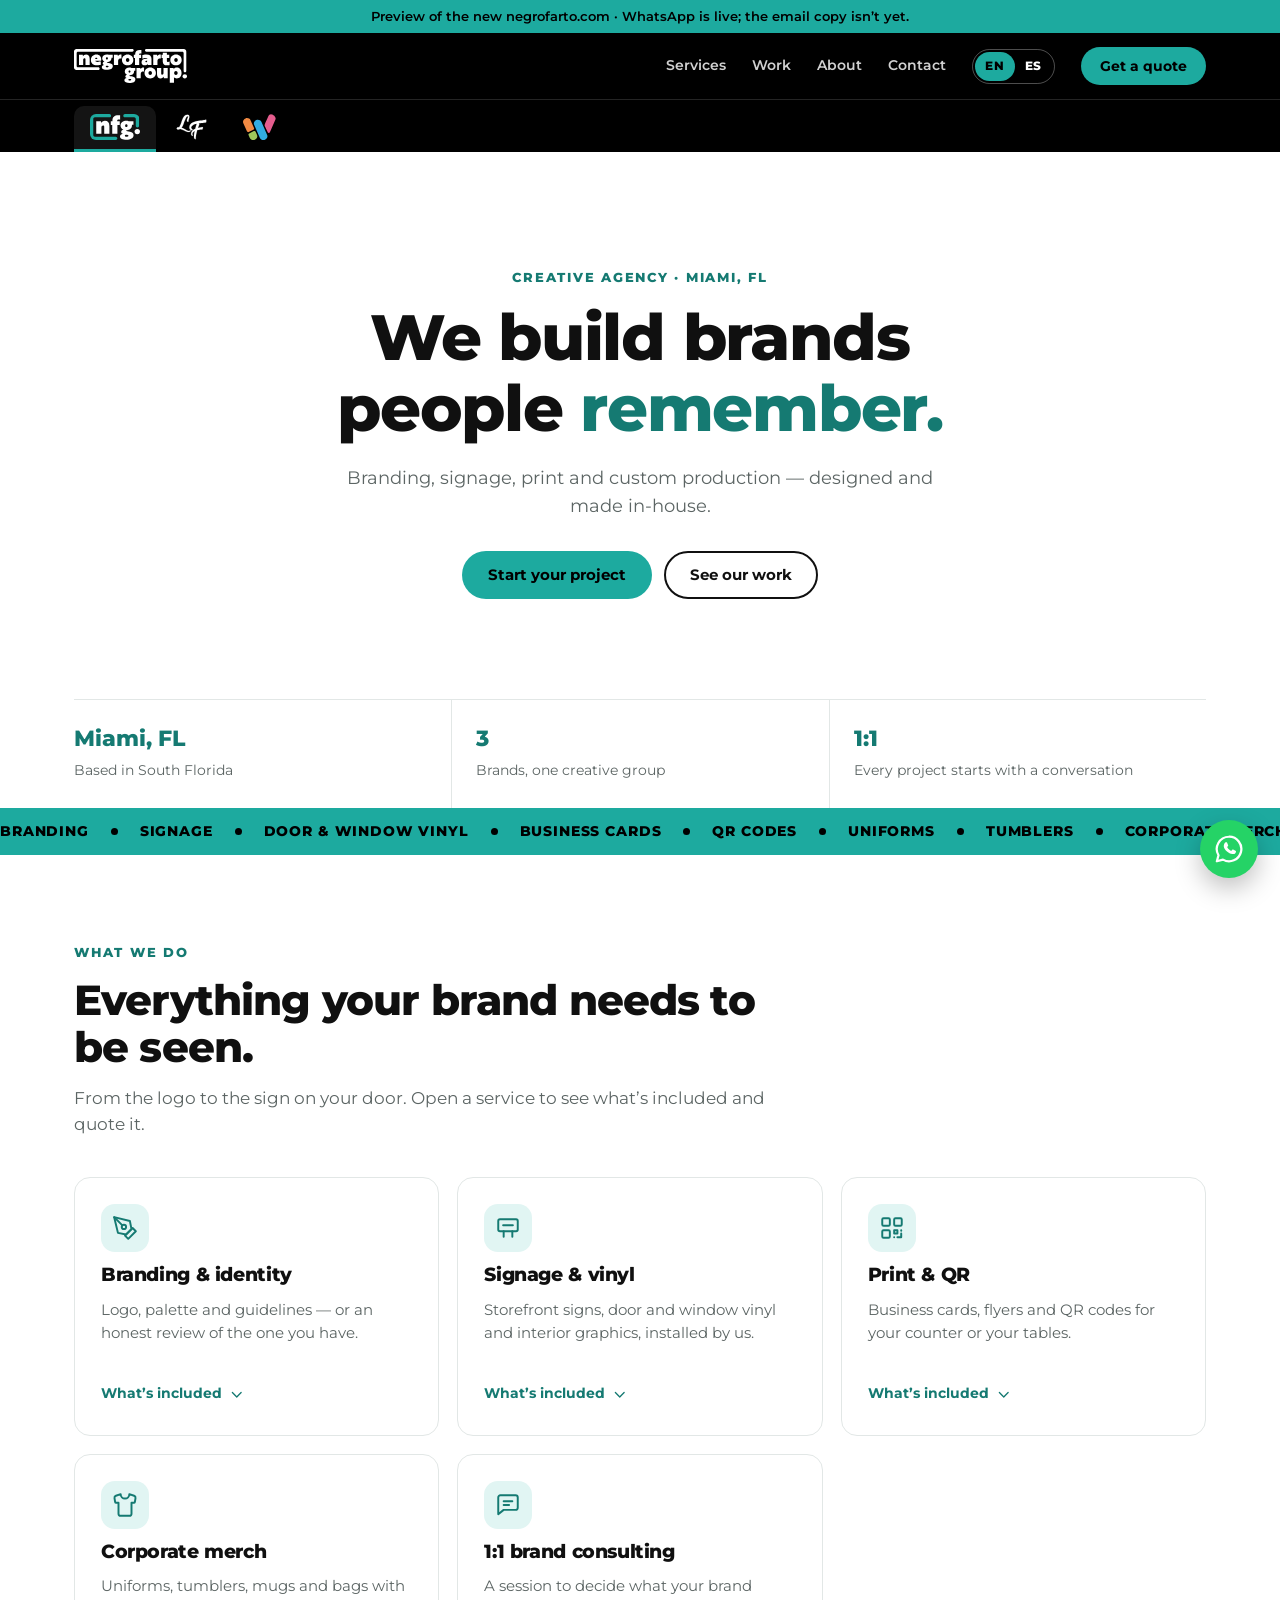
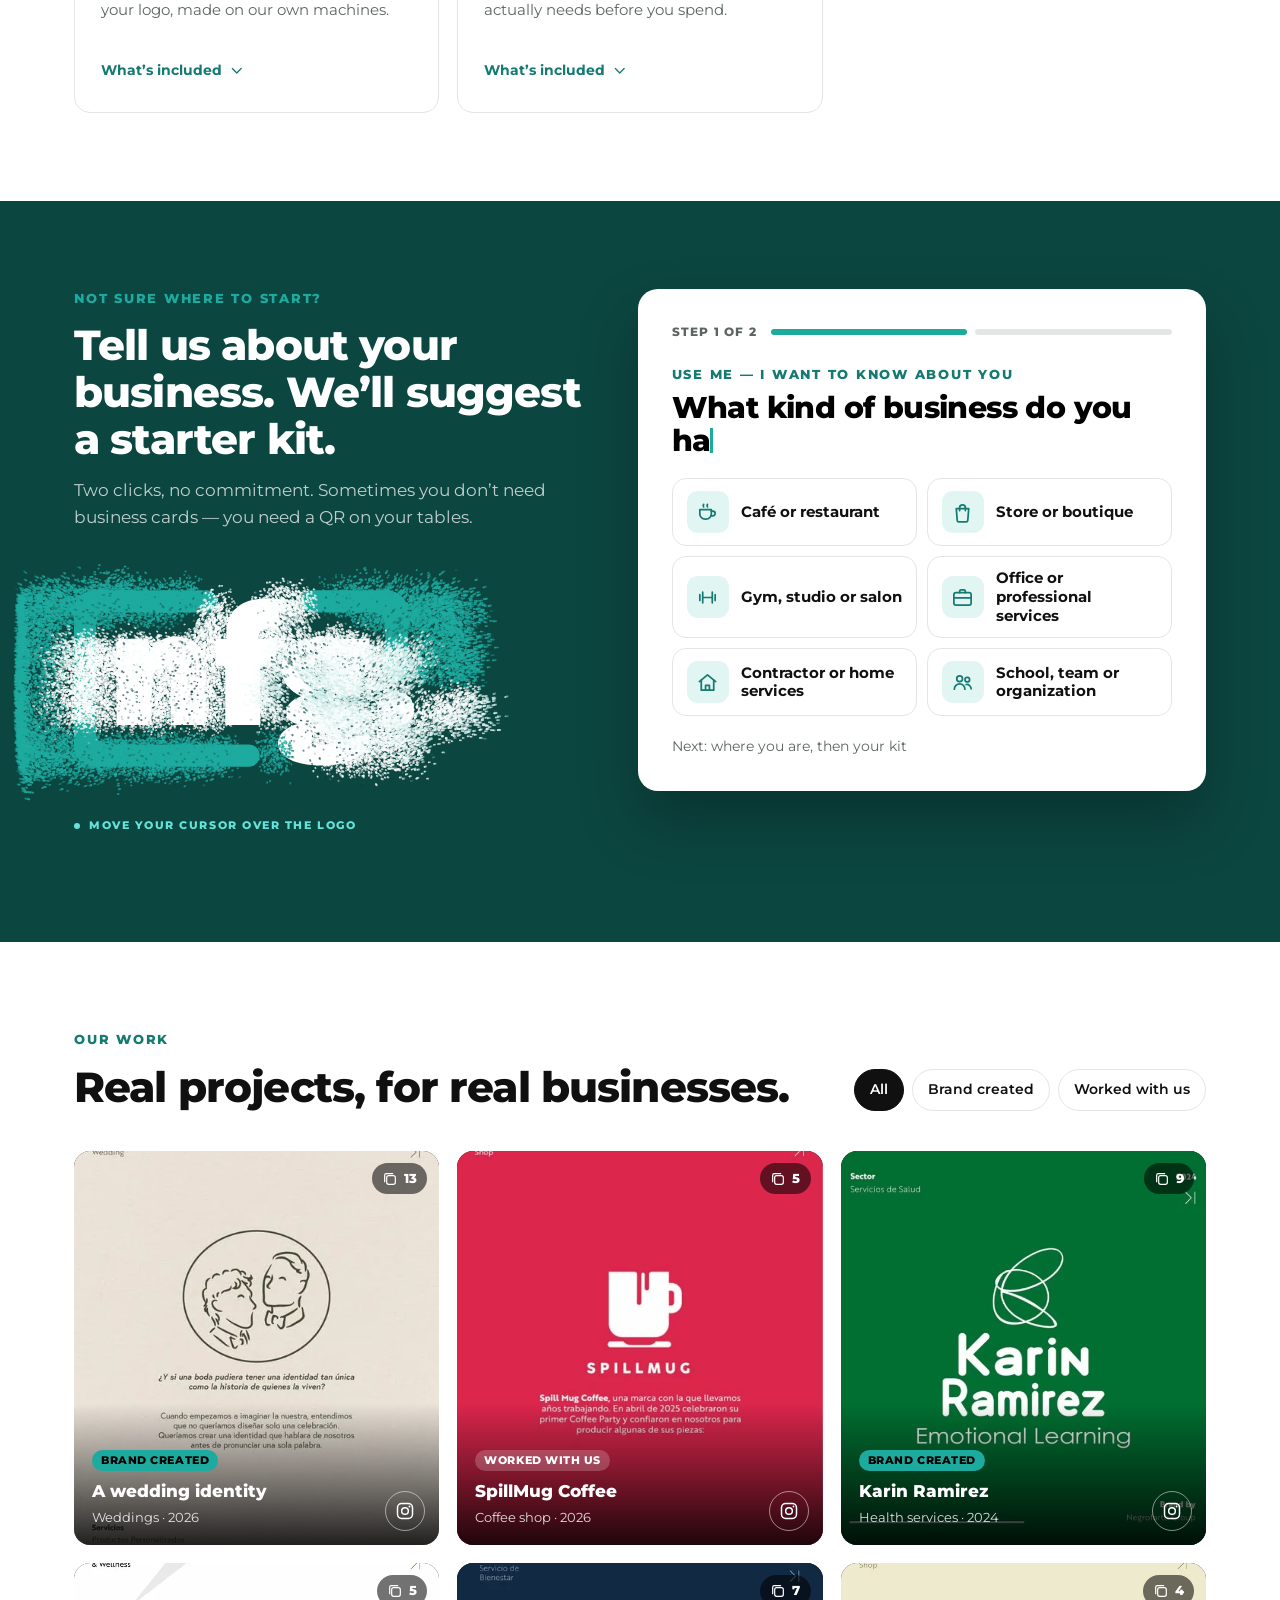
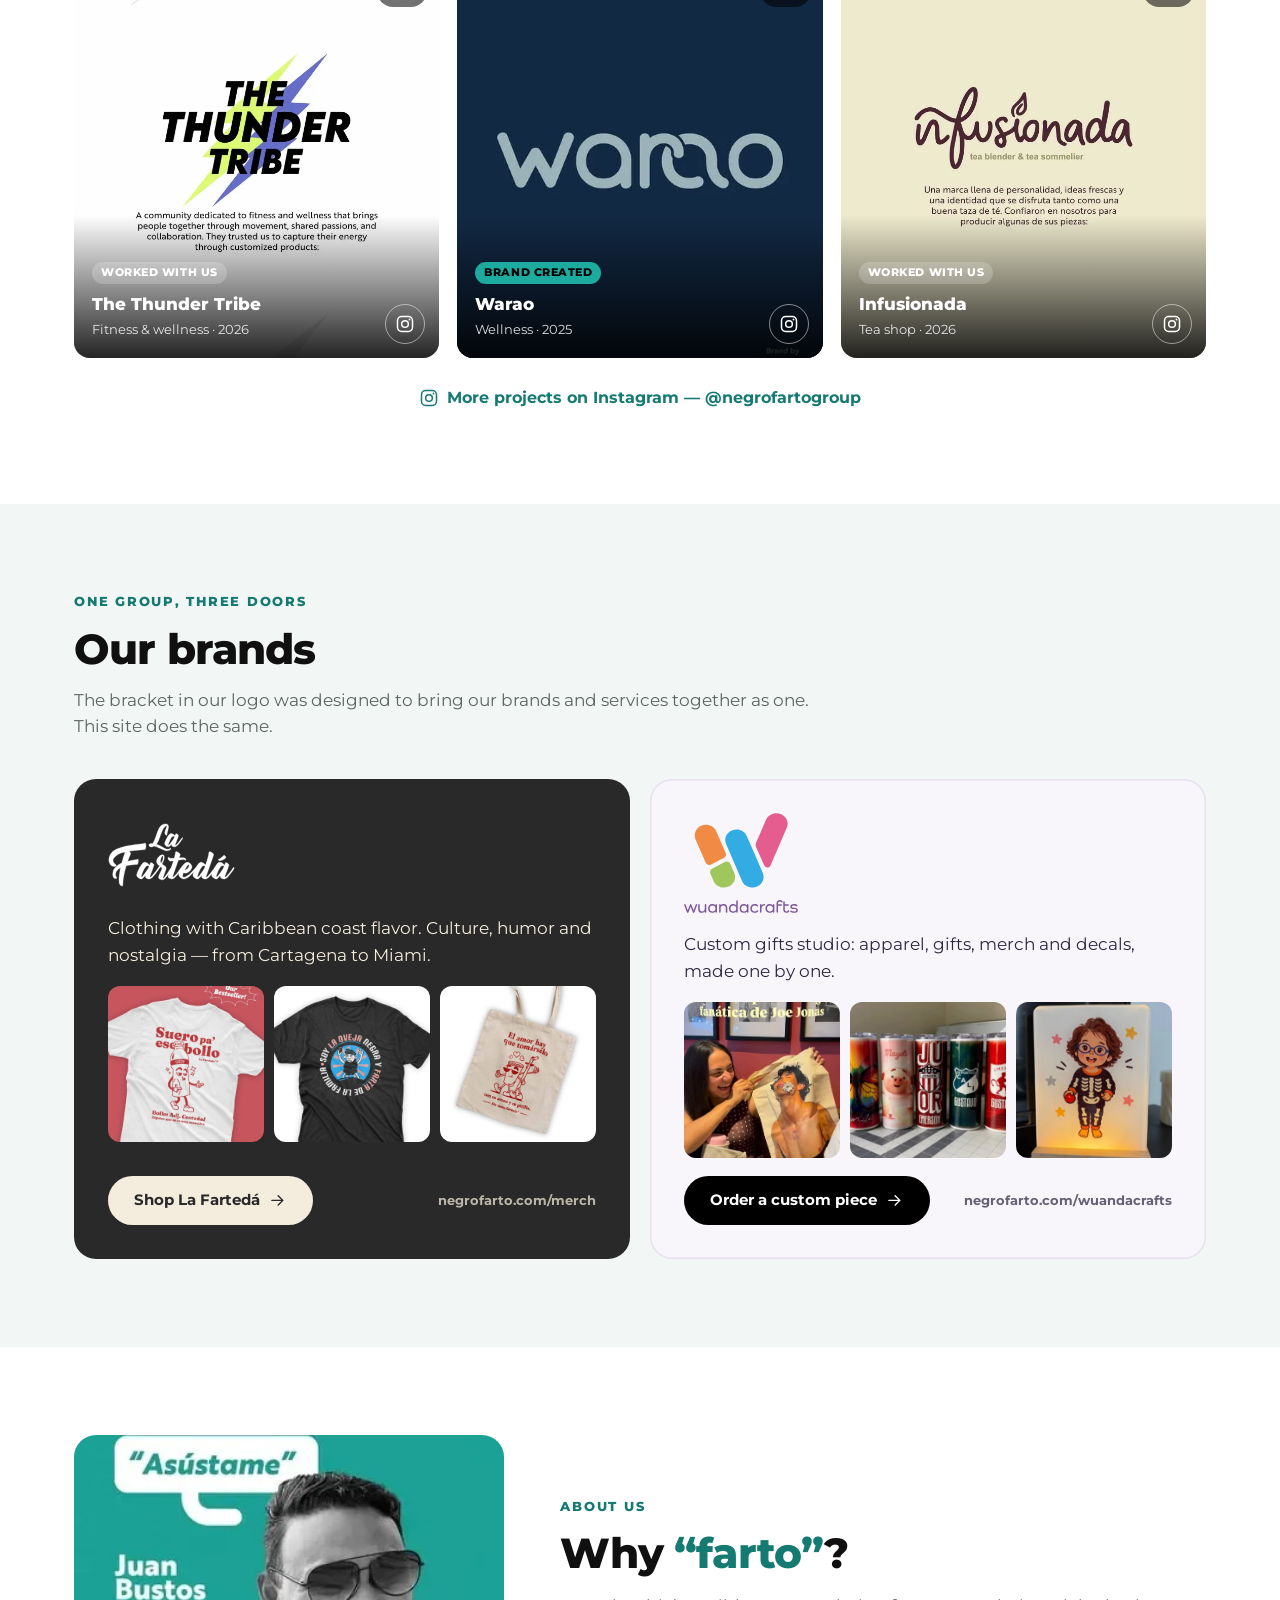
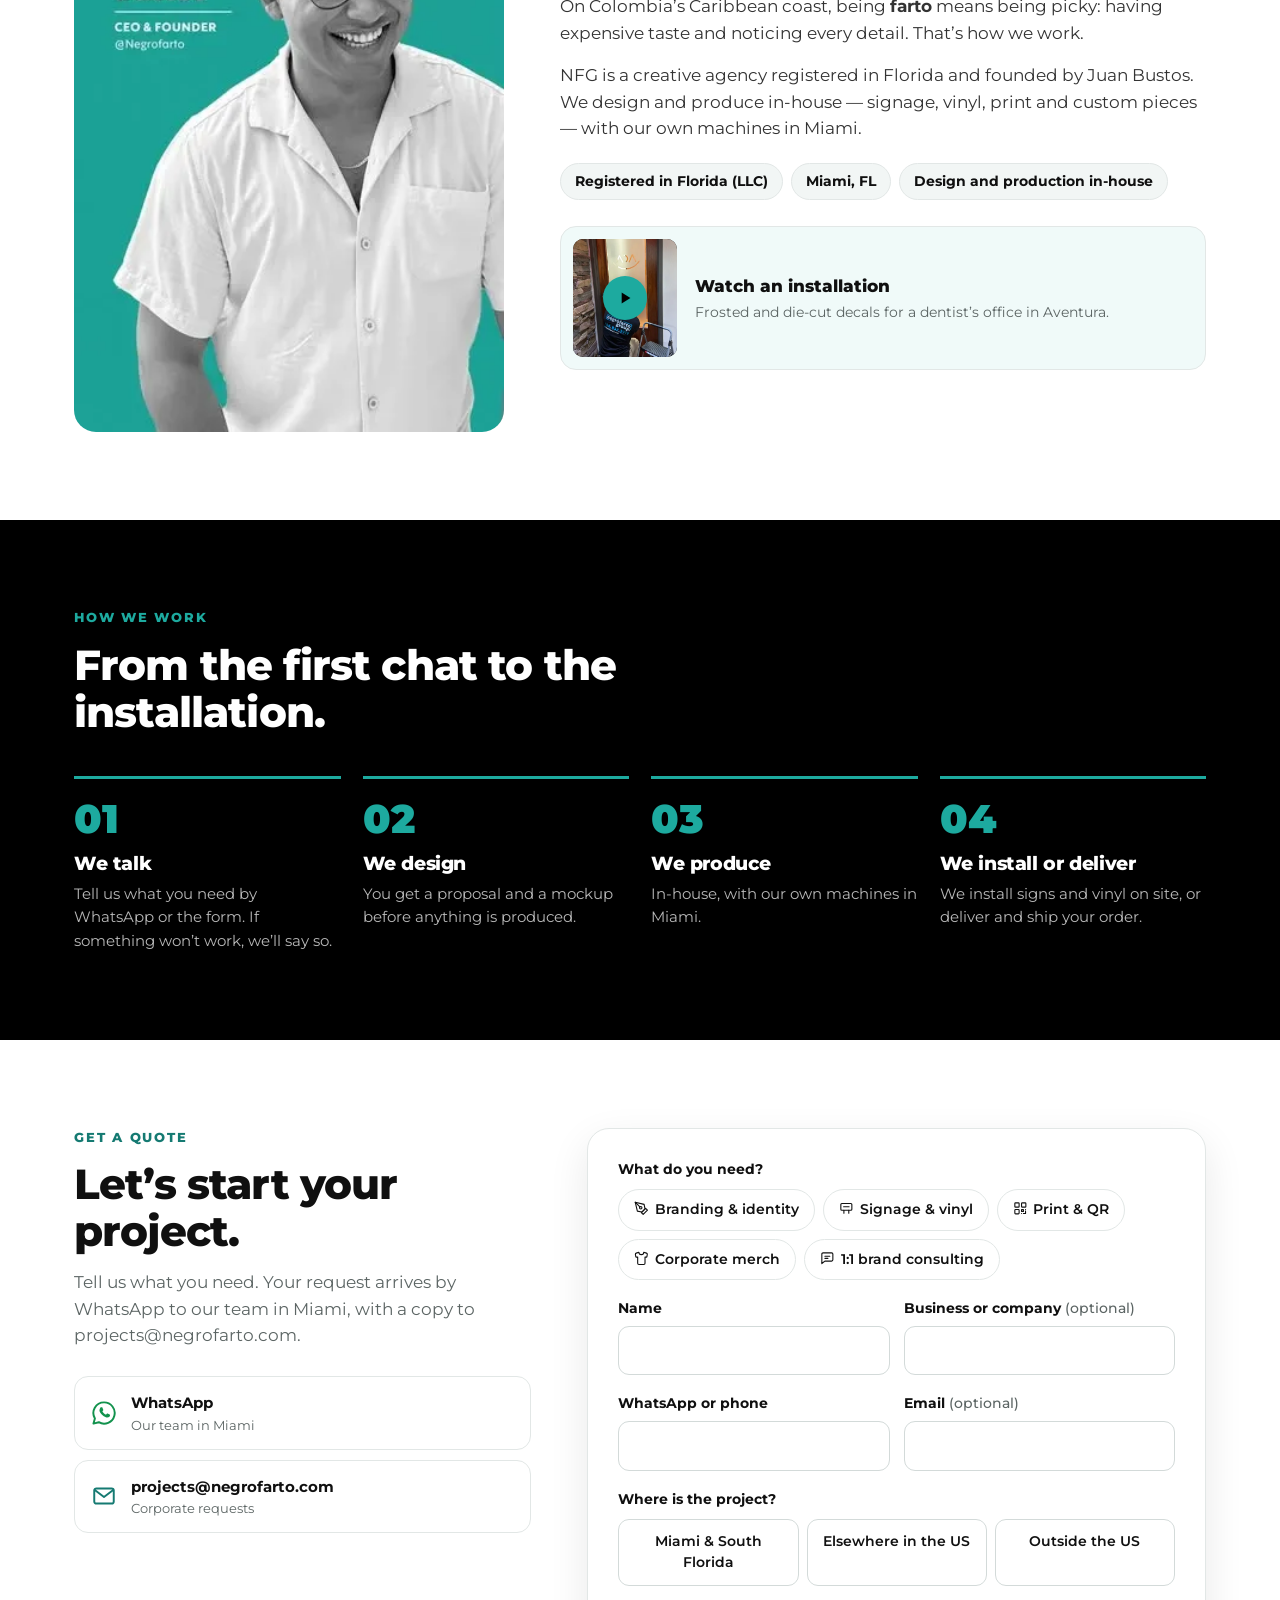
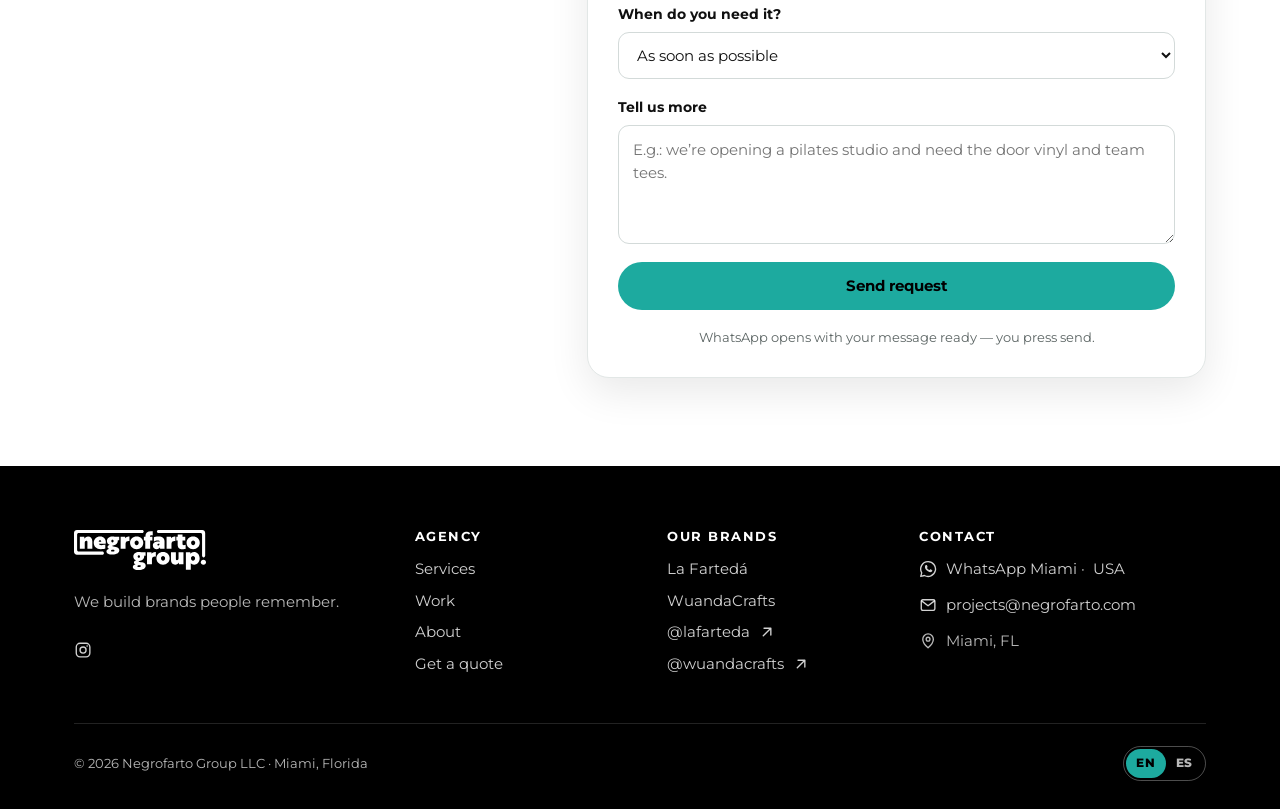
==== commit 0a794e31: "Feedback de Juan del 9 nov: envío por zona, Our work de marcas, video de Instagram y catálogo con fo" ====
--- a/prototipo/index.html
+++ b/prototipo/index.html
@@ -4,7 +4,7 @@
   <meta charset="utf-8" />
   <meta name="viewport" content="width=device-width, initial-scale=1" />
   <meta name="robots" content="noindex, nofollow" />
-  <title>Negrofarto Group — Creative agency in Miami</title>
+  <title>NFG — Creative agency in Miami</title>
   <meta name="description" content="Creative agency in Miami: branding, signage, print and custom production." />
   <meta name="theme-color" content="#000000" />
   <link rel="icon" href="img/marcas/favicon.svg" type="image/svg+xml" />
@@ -12,8 +12,8 @@
   <link rel="apple-touch-icon" href="img/marcas/apple-touch-icon.png" />
   <!-- Vista previa: og:image apunta al sitio de revisión; al publicar en negrofarto.com se cambia a ese dominio. -->
   <meta property="og:type" content="website" />
-  <meta property="og:site_name" content="Negrofarto Group" />
-  <meta property="og:title" content="Negrofarto Group — Creative agency in Miami" />
+  <meta property="og:site_name" content="NFG" />
+  <meta property="og:title" content="NFG — Creative agency in Miami" />
   <meta property="og:description" content="Creative agency in Miami: branding, signage, print and custom production." />
   <meta property="og:image" content="https://niconania.github.io/negrofarto-web/prototipo/img/og/og-negrofarto.png" />
   <meta property="og:image:width" content="1200" />
@@ -144,10 +144,14 @@
             <li>Miami, FL</li>
             <li data-t="nos.dato3"></li>
           </ul>
-          <div class="video-pendiente">
-            <span class="boton-play"><svg class="icono" aria-hidden="true"><use href="#i-play"/></svg></span>
-            <div><strong data-t="nos.video"></strong><span data-t="nos.video_nota"></span></div>
-          </div>
+          <!-- El último video de Instagram de Juan (instalando con la camiseta de NFG); Instagram solo se carga al abrirlo. -->
+          <button class="video-nosotros" type="button" id="abrir-video" aria-haspopup="dialog">
+            <span class="video-miniatura">
+              <img src="img/equipo/instalacion-ada.webp" alt="" width="360" height="640" loading="lazy" />
+              <span class="boton-play"><svg class="icono" aria-hidden="true"><use href="#i-play"/></svg></span>
+            </span>
+            <span class="video-texto"><strong data-t="nos.video"></strong><span data-t="nos.video_nota"></span></span>
+          </button>
         </div>
       </div>
     </section>
@@ -218,6 +222,7 @@
     </section>
   </main>
   <dialog class="modal modal--ancho modal--visor" id="modal-proyecto"></dialog>
+  <dialog class="modal modal--video" id="modal-video"></dialog>
 
   <script src="recursos/iconos.js"></script>
   <script src="recursos/textos.js"></script>
--- a/prototipo/recursos/estilos.css
+++ b/prototipo/recursos/estilos.css
@@ -351,6 +351,15 @@
 .trabajo-info { position: absolute; inset: auto 0 0 0; padding: 44px 66px 16px 18px; background: linear-gradient(transparent, rgba(0, 0, 0, .86)); color: #fff; }
 .trabajo-info strong { display: block; font-size: 17px; font-weight: 800; }
 .trabajo-info span { font-size: 13px; opacity: .85; }
+/* Qué hizo NFG con la marca: la creó («Brand created», en turquesa, para enaltecerla) o trabajó con ella («Worked with us»). */
+.trabajo-rol, .trabajo-info .trabajo-rol {
+  display: inline-block; margin-bottom: 7px; padding: 3px 9px; border-radius: 999px; background: rgba(255, 255, 255, .2); color: #fff;
+  font-size: 11px; font-weight: 800; letter-spacing: .05em; text-transform: uppercase; line-height: 1.4; opacity: 1; white-space: nowrap;
+}
+@media (max-width: 600px) { .trabajo-rol, .trabajo-info .trabajo-rol { padding: 3px 8px; font-size: 10px; letter-spacing: .03em; } }
+.trabajo-rol--creada, .trabajo-info .trabajo-rol--creada { background: var(--turquesa); color: #000; }
+.modal .trabajo-rol { background: var(--suave); color: var(--texto); }
+.modal .trabajo-rol--creada { background: var(--turquesa); color: #000; }
 /* Instagram de cada trabajo: abajo a la derecha, sobre el degradado, sin tapar la imagen. */
 .trabajo-ig {
   position: absolute; right: 14px; bottom: 14px; display: grid; place-items: center; width: 40px; height: 40px;
@@ -412,10 +421,22 @@
 .nosotros p:not(.ceja) { margin-top: 16px; font-size: 17px; color: #333; }
 .datos-chip { display: flex; flex-wrap: wrap; gap: 8px; margin: 22px 0 0; padding: 0; list-style: none; }
 .datos-chip li { padding: 7px 14px; border: 1px solid var(--linea); border-radius: 999px; background: var(--suave); font-size: 13.5px; font-weight: 700; }
-.video-pendiente { display: flex; align-items: center; gap: 16px; margin-top: 26px; padding: 18px 20px; border: 2px dashed var(--turquesa); border-radius: 16px; background: #f0faf9; }
-.video-pendiente .boton-play { display: grid; place-items: center; width: 52px; height: 52px; flex: none; border-radius: 50%; background: var(--turquesa); color: #000; }
-.video-pendiente strong { display: block; }
-.video-pendiente span { font-size: 13.5px; color: var(--gris); }
+/* El video de Juan instalando (Instagram): una tarjeta con su imagen y el play; el reproductor se abre en una ventana. */
+.video-nosotros {
+  display: flex; align-items: center; gap: 18px; width: 100%; margin-top: 26px; padding: 12px 20px 12px 12px; border: 1.5px solid var(--linea);
+  border-radius: 16px; background: #f0faf9; color: inherit; font: inherit; text-align: left; cursor: pointer; transition: border-color .2s, box-shadow .2s;
+}
+.video-nosotros:hover { border-color: var(--turquesa); box-shadow: 0 8px 22px rgba(29, 170, 159, .16); }
+.video-miniatura { position: relative; flex: none; width: 104px; height: 118px; overflow: hidden; border-radius: 10px; background: #111; }
+.video-miniatura img { width: 100%; height: 100%; object-fit: cover; object-position: 50% 62%; }
+.video-miniatura .boton-play { position: absolute; inset: 0; margin: auto; display: grid; place-items: center; width: 44px; height: 44px; border-radius: 50%; background: var(--turquesa); color: #000; box-shadow: 0 4px 14px rgba(0, 0, 0, .35); }
+.video-texto strong { display: block; font-size: 17px; font-weight: 800; }
+.video-texto span { display: block; margin-top: 3px; font-size: 14px; color: var(--gris); }
+dialog.modal--video { max-width: min(440px, calc(100% - 24px)); max-height: calc(100dvh - 24px); overflow: auto; background: #111; }
+.video-cuerpo { display: grid; gap: 12px; padding: 54px 14px 14px; justify-items: center; }
+.video-cuerpo iframe { width: 100%; height: min(70dvh, 660px); border: 0; border-radius: 12px; background: #fff; }
+.modal--video .modal-cerrar { top: 10px; right: 10px; }
+.modal--video .boton--borde { border-color: rgba(255, 255, 255, .4); color: #fff; }
 
 /* Proceso */
 .proceso { display: grid; grid-template-columns: repeat(4, 1fr); gap: 22px; margin: 0; padding: 0; list-style: none; }
@@ -591,6 +612,10 @@
 .opcion-btn[aria-pressed="true"] { border-color: var(--lf-oscuro); background: var(--lf-oscuro); color: #fff; }
 .opcion-btn .punto { width: 16px; height: 16px; }
 .opcion-btn[aria-pressed="true"] .punto { border-color: rgba(255, 255, 255, .7); }
+/* Cómo recibe el pedido quien compra en EE.UU.: dos opciones, cada una con su título y una línea debajo (carrito de La Fartedá). */
+.opcion-zona { flex: 1 1 150px; flex-direction: column; align-items: flex-start; gap: 1px; text-align: left; }
+.opcion-zona strong { font-size: 14px; font-weight: 800; }
+.opcion-zona small { font-size: 12px; font-weight: 500; opacity: .72; }
 .cantidad { display: inline-flex; align-items: center; border: 1.5px solid #d9cfbd; border-radius: 999px; }
 .cantidad button { display: grid; place-items: center; width: 38px; height: 38px; border: 0; background: none; cursor: pointer; }
 .cantidad output { min-width: 26px; font-weight: 800; text-align: center; }
@@ -812,6 +837,10 @@
 .mini { position: relative; padding: 0; aspect-ratio: 1; overflow: hidden; border: 0; border-radius: 16px; background: #fff; box-shadow: 0 0 0 1.5px var(--wc-linea); cursor: pointer; }
 .mini img { width: 100%; height: 100%; object-fit: cover; }
 .mini[aria-pressed="true"] { box-shadow: 0 0 0 3px #fff, 0 0 0 5px var(--acento); }
+/* La galería de fotos de una pieza: la foto grande en vertical (las fotos son de celular, 3:4) y una tira de miniaturas de 5 en 5. */
+.galeria-marco--fotos { aspect-ratio: 4 / 5; }
+.mini-galeria--fotos { grid-template-columns: repeat(5, minmax(0, 1fr)); gap: 10px; }
+.mini-galeria--fotos .mini { border-radius: 12px; }
 .mini .pliego-hoja { width: 70%; box-shadow: 0 4px 12px rgba(40, 20, 70, .2); }
 .pieza-info { display: grid; gap: 28px; min-width: 0; }
 .pieza-titulo { display: grid; gap: 10px; }
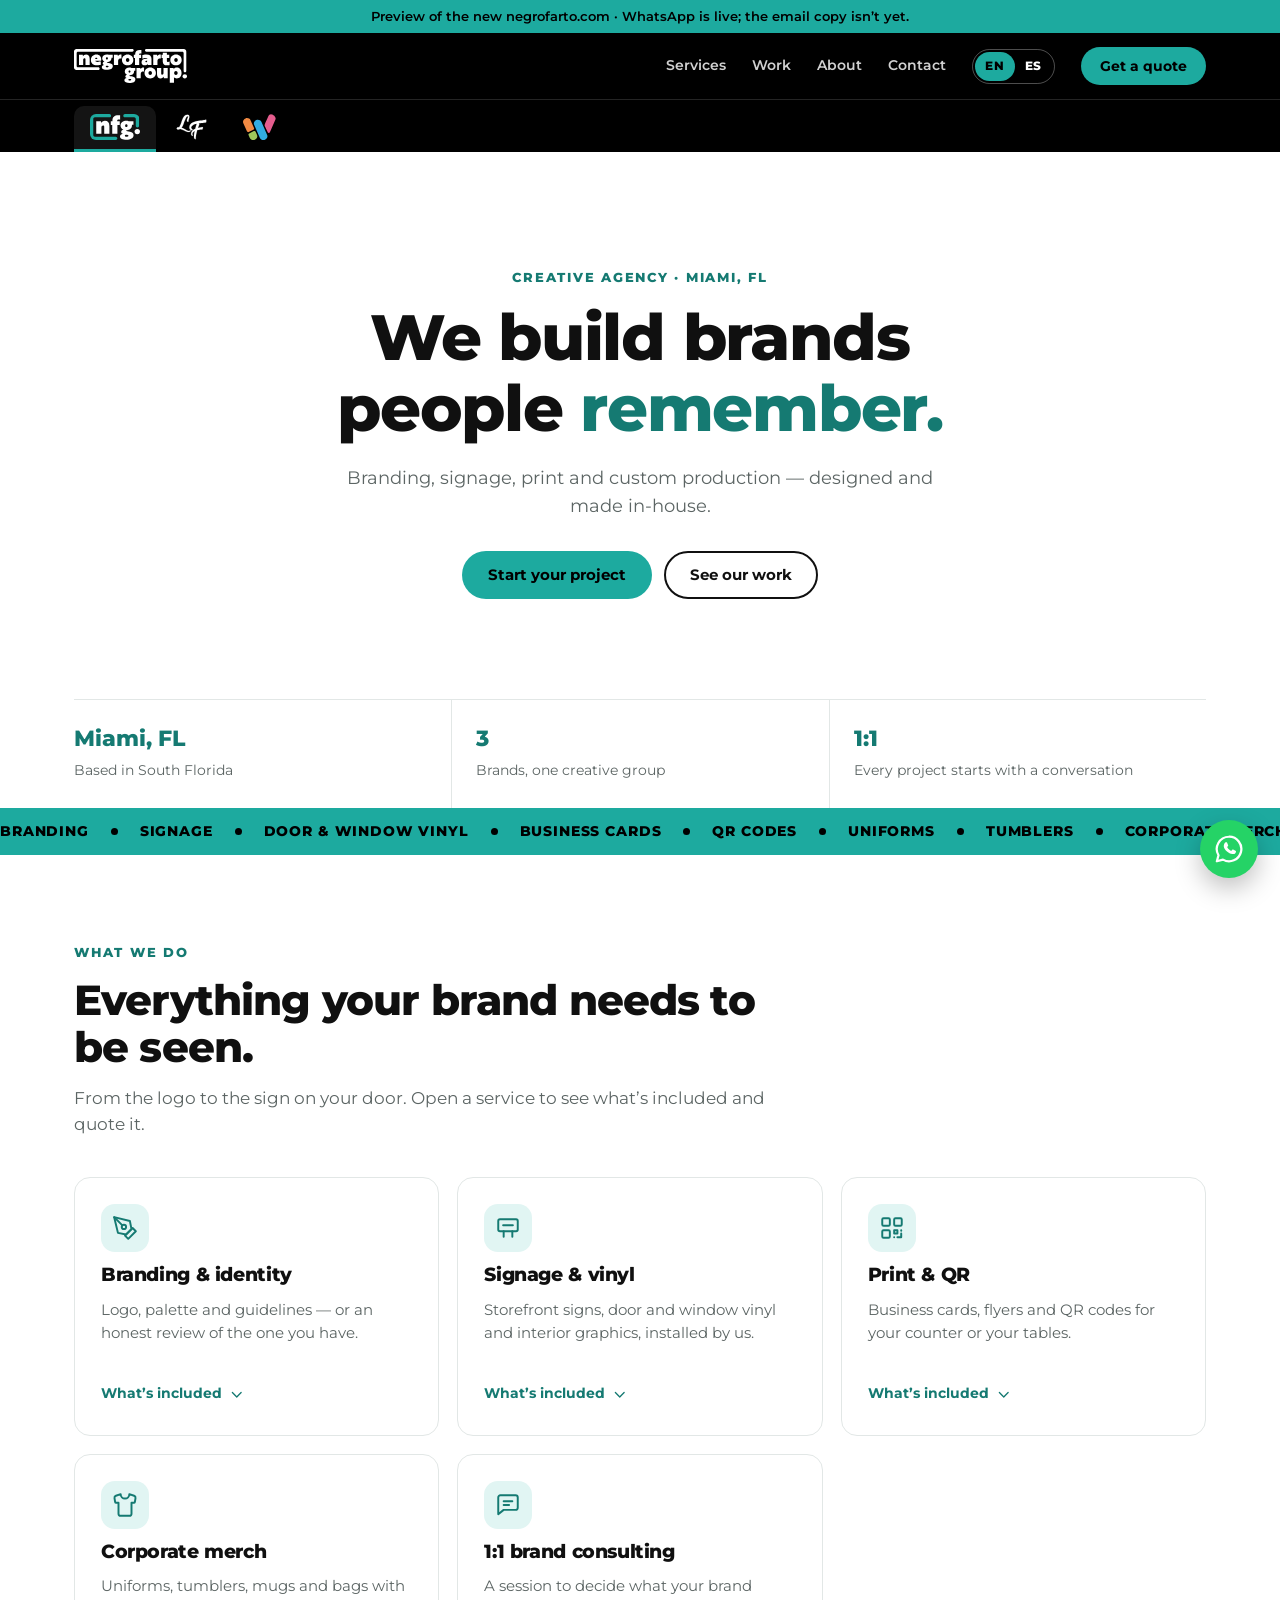
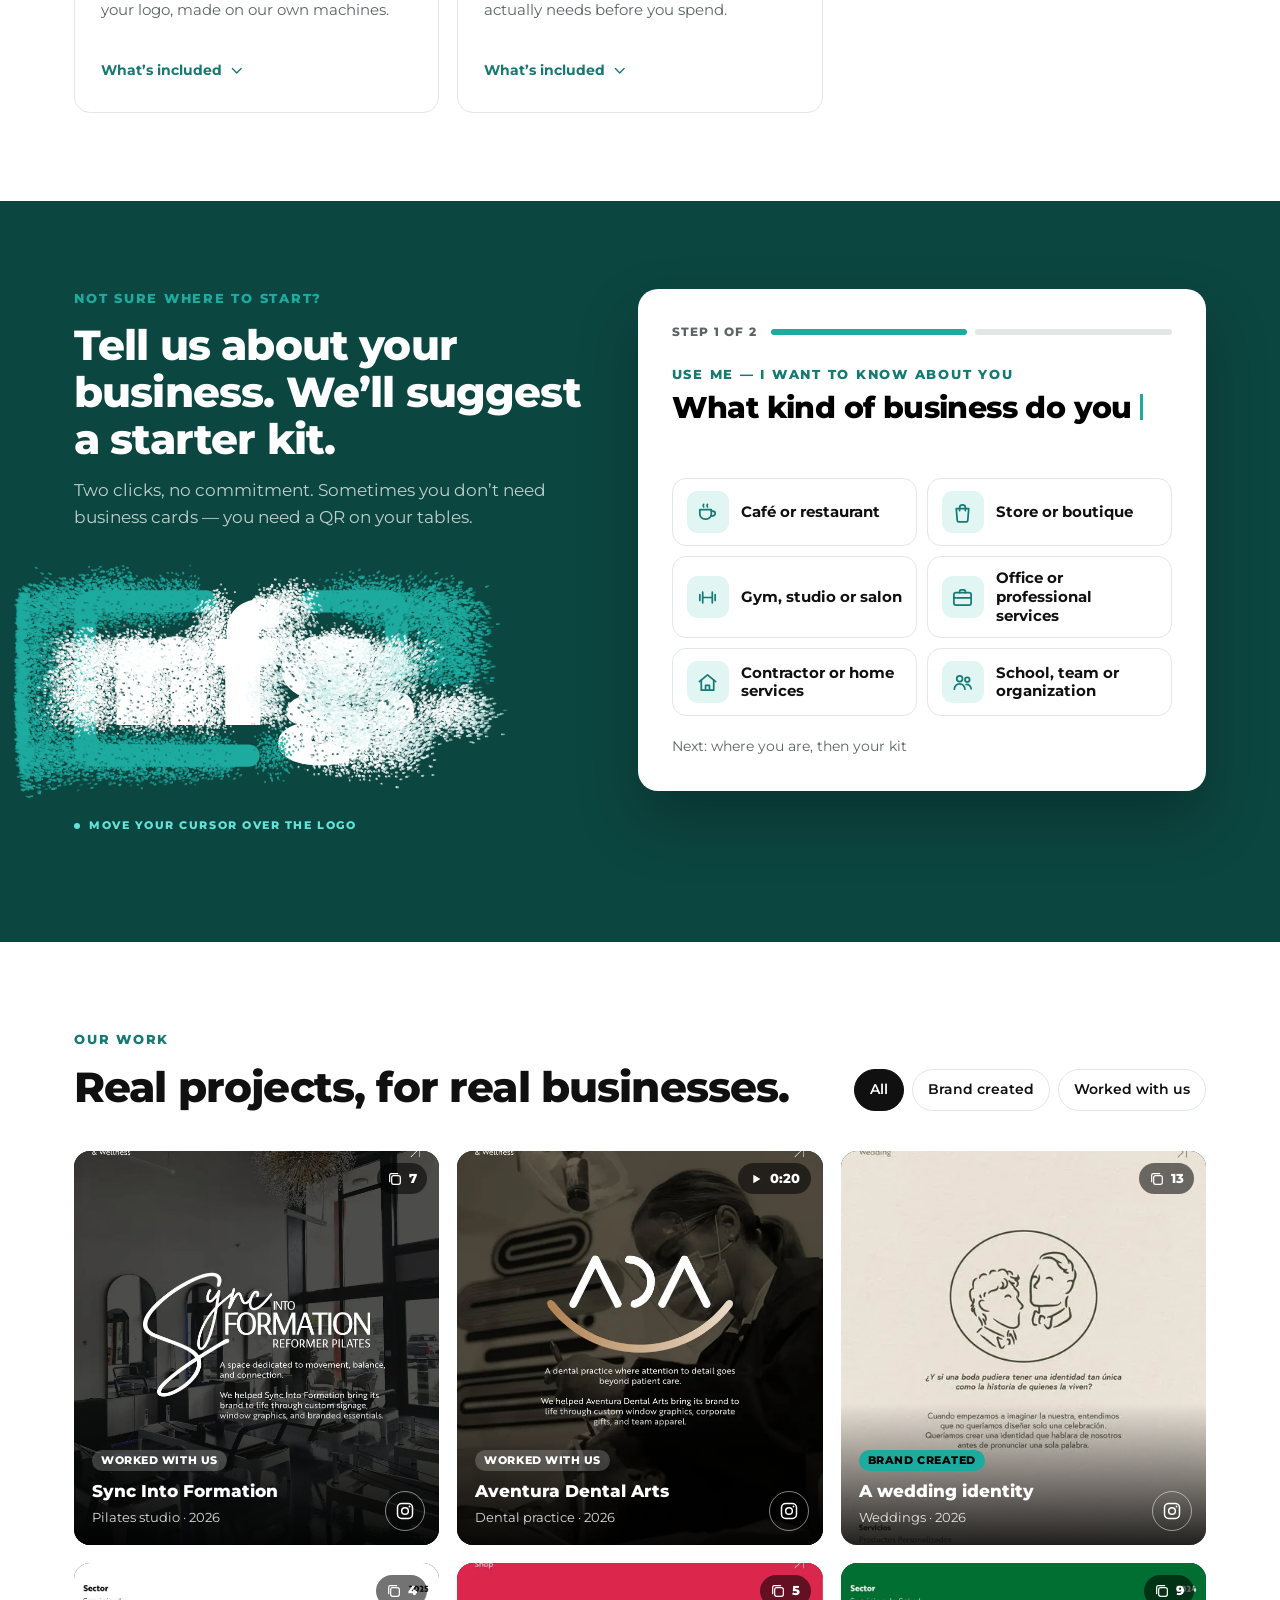
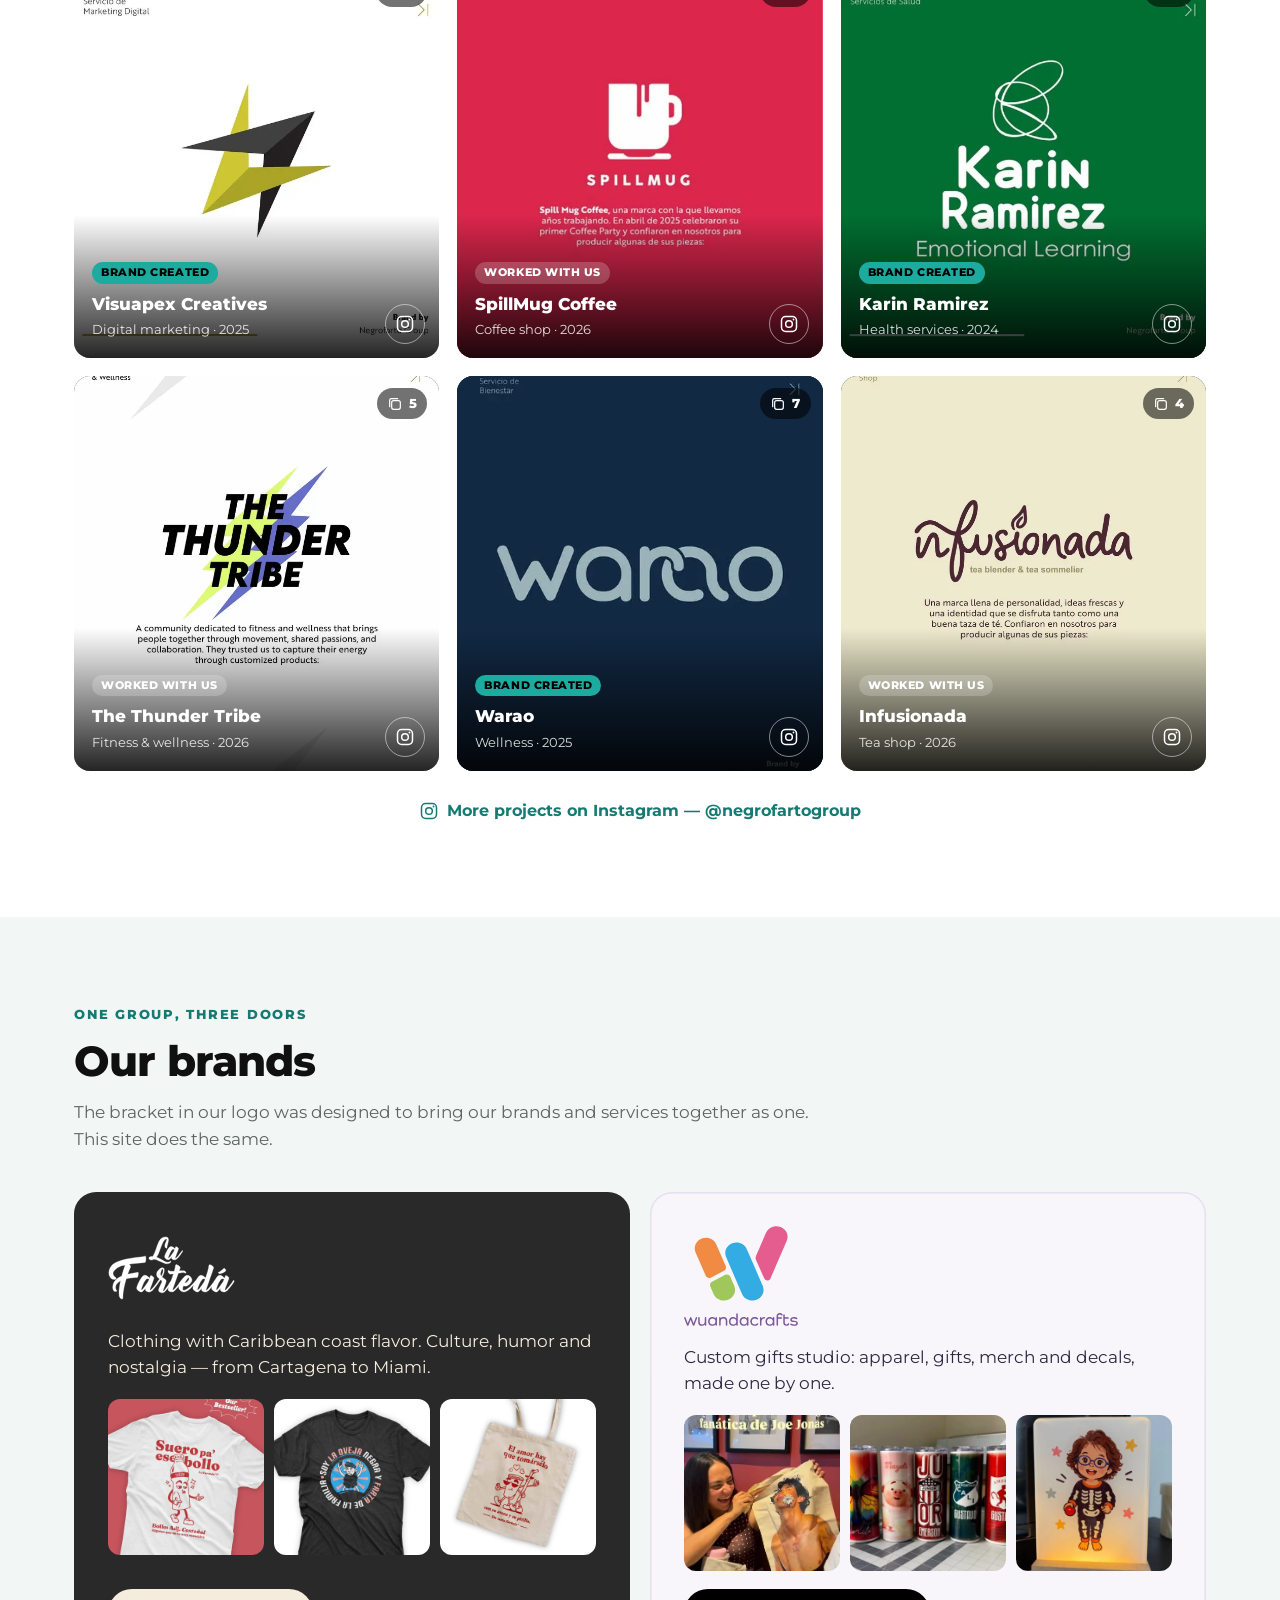
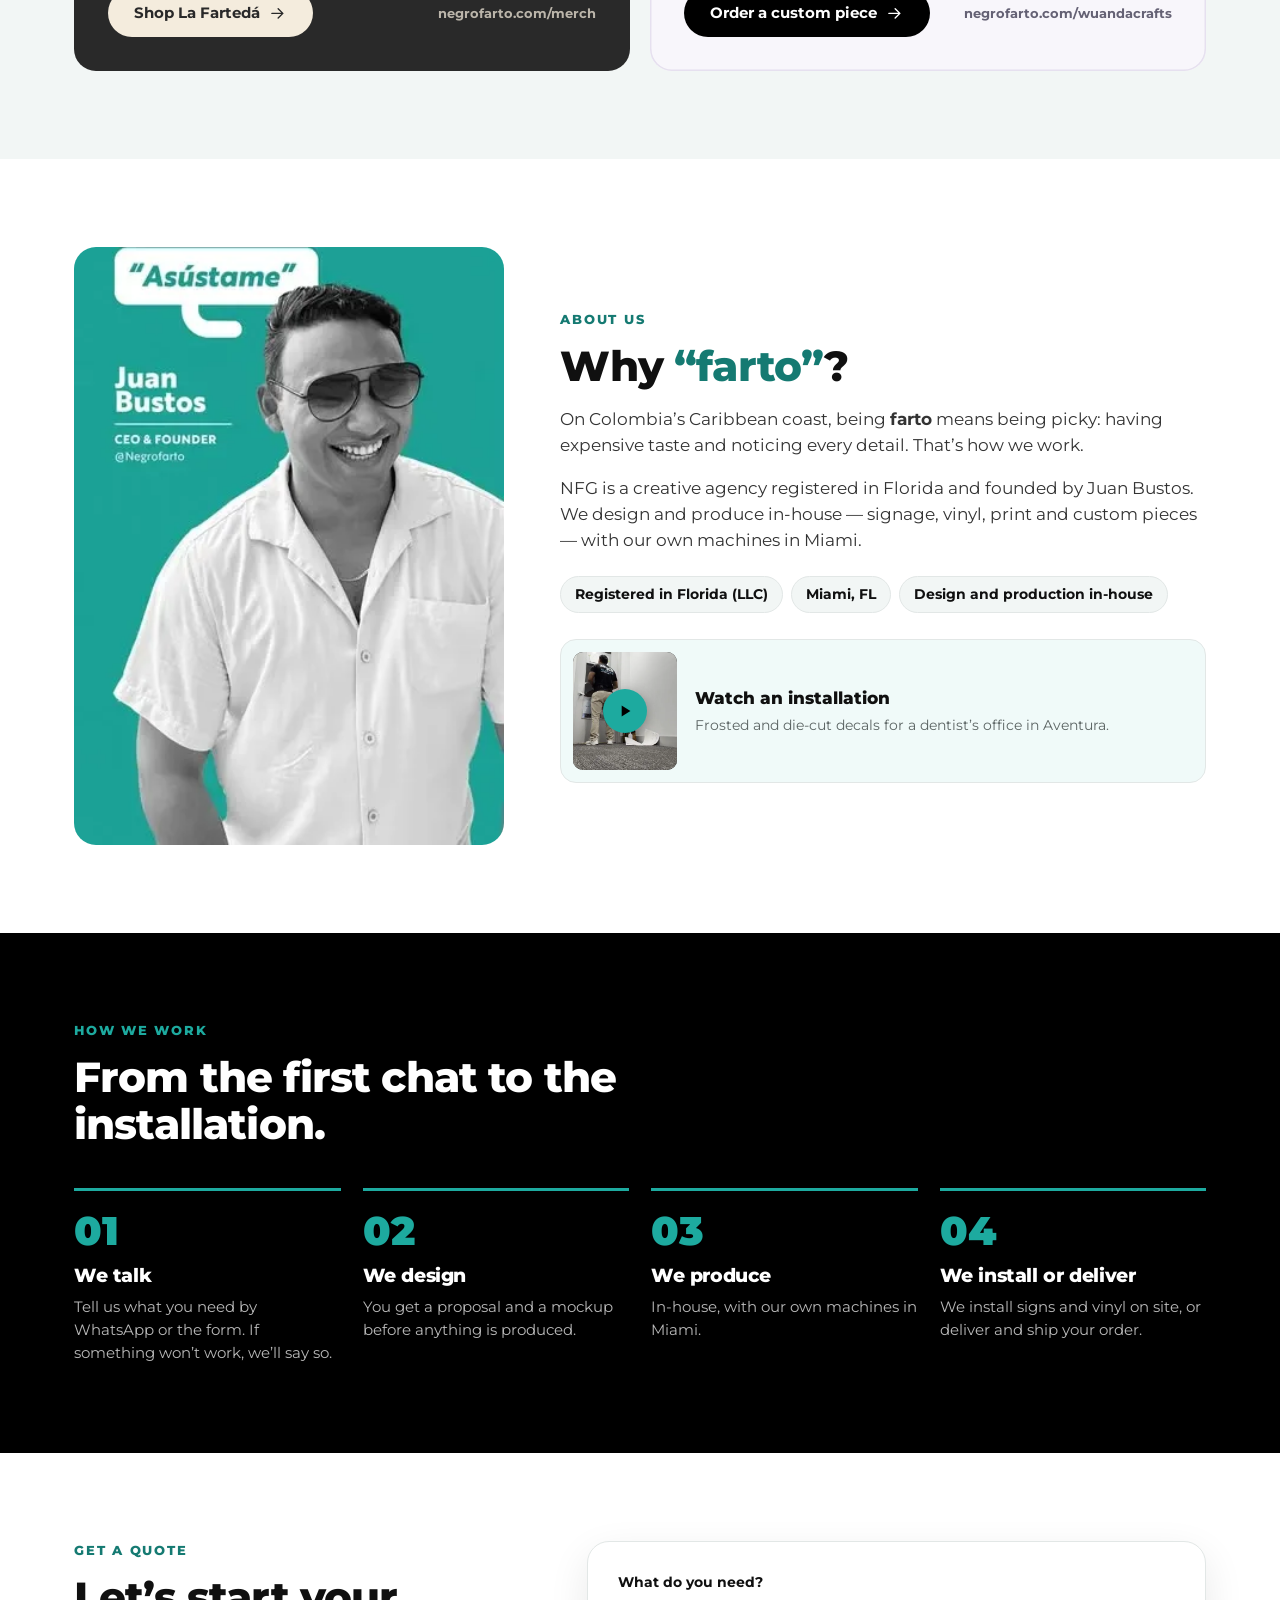
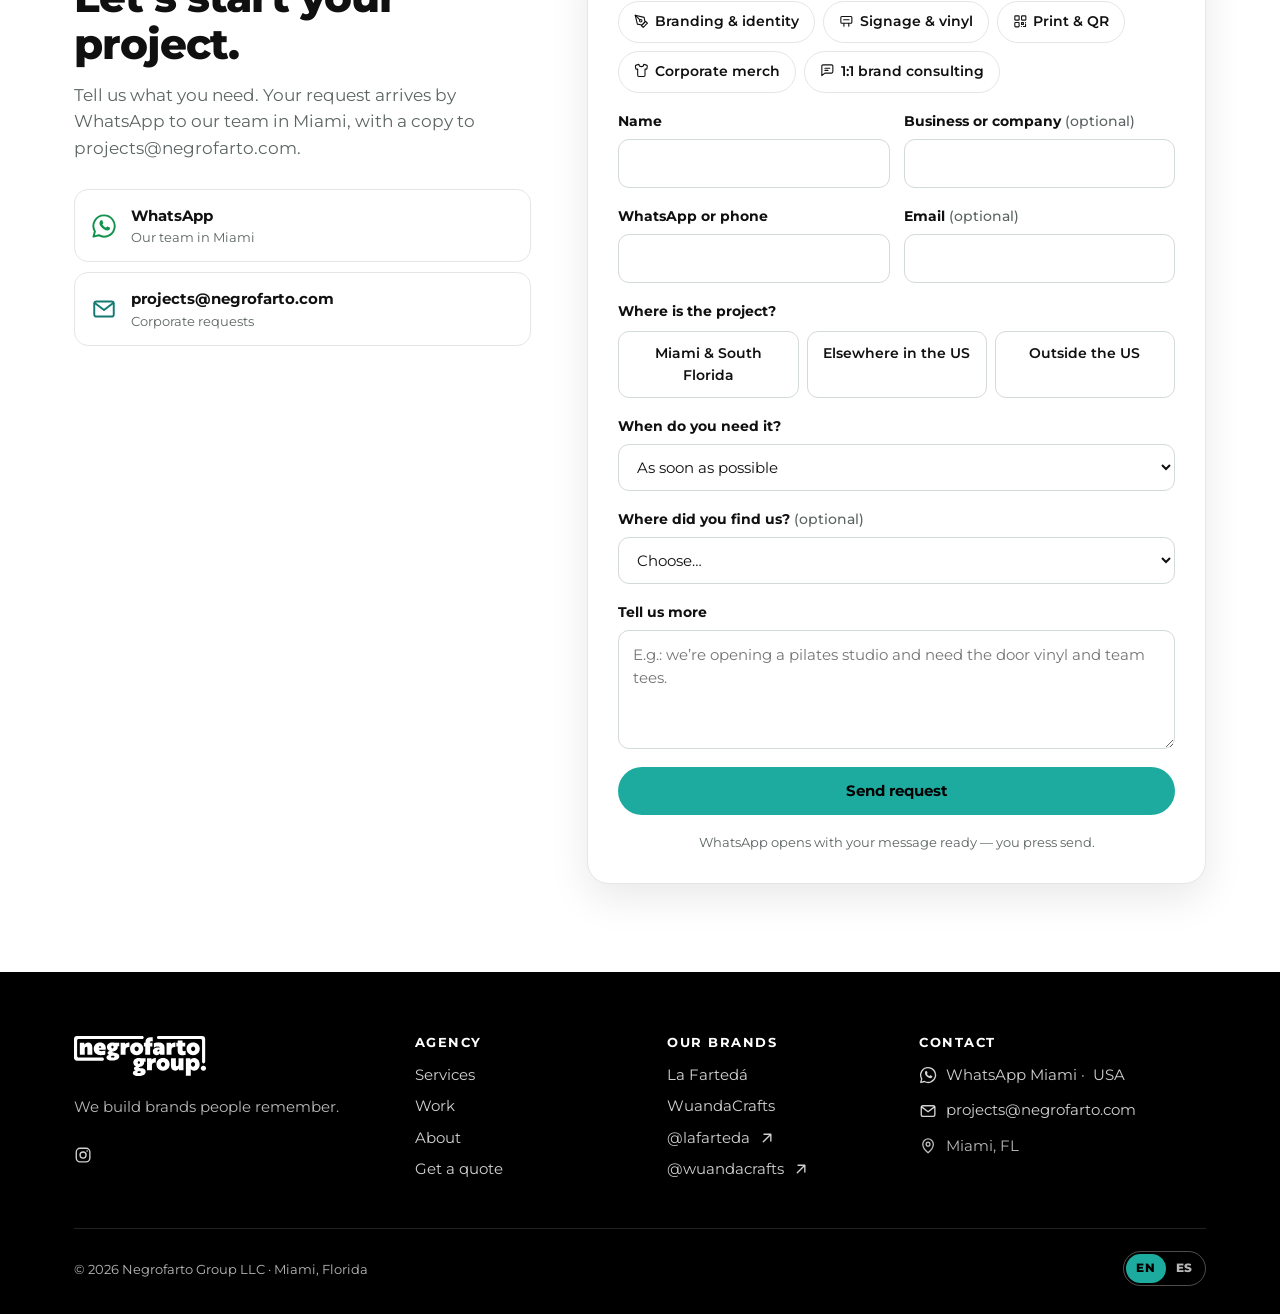
==== commit ad092611: "Tercera revisión de Juan (17 nov): fotos por estilo y color en WuandaCrafts, precios en pesos, papay" ====
--- a/prototipo/index.html
+++ b/prototipo/index.html
@@ -214,6 +214,15 @@
               <option value="explorando" data-t="cot.explorando"></option>
             </select>
           </label>
+          <label class="campo"><span class="etiqueta-campo"><span data-t="cot.conocio"></span> <span class="opcional">(<span data-t="cot.opcional"></span>)</span></span>
+            <select name="conocio">
+              <option value="" data-t="conocio.elegir"></option>
+              <option value="boca" data-t="conocio.boca"></option>
+              <option value="instagram" data-t="conocio.instagram"></option>
+              <option value="web" data-t="conocio.web"></option>
+              <option value="evento" data-t="conocio.evento"></option>
+            </select>
+          </label>
           <label class="campo"><span class="etiqueta-campo" data-t="cot.mensaje"></span><textarea name="mensaje" rows="4" data-t-ph="cot.mensaje_ph"></textarea></label>
           <button class="boton boton--acento boton--ancho" type="submit" data-t="cot.enviar"></button>
           <p class="nota-form" data-t="cot.nota"></p>
--- a/prototipo/recursos/estilos.css
+++ b/prototipo/recursos/estilos.css
@@ -159,6 +159,16 @@
   border-bottom: 3px solid transparent; border-radius: 10px 10px 0 0;
   color: rgba(255, 255, 255, .7); text-decoration: none; white-space: nowrap;
 }
+/* «Atrás» (17 nov 2026): a la izquierda de las puertas, en La Fartedá y WuandaCrafts. */
+.puertas-atras {
+  display: flex; align-items: center; gap: 6px; flex: none; margin-right: 10px; padding: 8px 14px 9px 10px;
+  border-bottom: 3px solid transparent; border-radius: 10px 10px 0 0;
+  font-size: 13.5px; font-weight: 800; color: rgba(255, 255, 255, .9); text-decoration: none; white-space: nowrap;
+}
+.puertas-atras .icono { width: 16px; height: 16px; transform: scaleX(-1); }
+.puertas-atras:hover { background: rgba(255, 255, 255, .1); }
+.marca-lf .puertas-atras { color: #000; }
+.marca-lf .puertas-atras:hover { background: rgba(0, 0, 0, .05); }
 .puerta--lf { --color-puerta: #d0646d; }
 .puerta--wc { --color-puerta: #e55d8e; }
 .puerta img { height: 26px; width: auto; border-radius: 6px; }
@@ -434,7 +444,8 @@
 .video-texto span { display: block; margin-top: 3px; font-size: 14px; color: var(--gris); }
 dialog.modal--video { max-width: min(440px, calc(100% - 24px)); max-height: calc(100dvh - 24px); overflow: auto; background: #111; }
 .video-cuerpo { display: grid; gap: 12px; padding: 54px 14px 14px; justify-items: center; }
-.video-cuerpo iframe { width: 100%; height: min(70dvh, 660px); border: 0; border-radius: 12px; background: #fff; }
+.video-cuerpo video { display: block; height: min(72dvh, 720px); max-width: 100%; aspect-ratio: 9 / 16; border-radius: 12px; background: #000; object-fit: cover; }
+.modal .video-pie { margin: 0; max-width: 34ch; font-size: 13.5px; color: rgba(255, 255, 255, .78); text-align: center; }
 .modal--video .modal-cerrar { top: 10px; right: 10px; }
 .modal--video .boton--borde { border-color: rgba(255, 255, 255, .4); color: #fff; }
 
@@ -597,8 +608,12 @@
 .puntos { display: flex; gap: 5px; margin-top: 4px; }
 .punto { width: 14px; height: 14px; flex: none; border: 1.5px solid rgba(0, 0, 0, .2); border-radius: 50%; }
 .ficha { display: grid; grid-template-columns: 1fr 1fr; }
-.ficha-img { background: var(--lf-crema); }
-.ficha-img img { width: 100%; height: 100%; aspect-ratio: 1; object-fit: cover; }
+.ficha-img { position: relative; background: var(--lf-crema); }
+.ficha-img > img { width: 100%; height: 100%; aspect-ratio: 1; object-fit: cover; }
+.ficha-tira { position: absolute; left: 0; right: 0; bottom: 0; display: flex; gap: 8px; padding: 10px; overflow-x: auto; background: linear-gradient(transparent, rgba(0, 0, 0, .35)); }
+.ficha-tira button { flex: none; width: 58px; height: 58px; padding: 0; border: 2px solid transparent; border-radius: 10px; overflow: hidden; background: #fff; cursor: pointer; }
+.ficha-tira button[aria-pressed="true"] { border-color: var(--lf-oscuro); }
+.ficha-tira img { width: 100%; height: 100%; object-fit: cover; display: block; }
 .ficha .modal-cuerpo { align-content: start; gap: 16px; }
 .ficha-precio { font-size: 22px; font-weight: 800; color: var(--acento); }
 .ficha-precio small { margin-left: 8px; font-size: 13px; font-weight: 600; color: var(--gris); }
@@ -616,6 +631,10 @@
 .opcion-zona { flex: 1 1 150px; flex-direction: column; align-items: flex-start; gap: 1px; text-align: left; }
 .opcion-zona strong { font-size: 14px; font-weight: 800; }
 .opcion-zona small { font-size: 12px; font-weight: 500; opacity: .72; }
+/* El código postal (ZIP) del carrito de La Fartedá en EE.UU. y lo que se dice debajo según la zona (10 nov 2026). */
+.campo-zip input { max-width: 170px; letter-spacing: .06em; }
+.entrega-nota { display: flex; align-items: flex-start; gap: 7px; margin: 8px 0 10px; font-size: 13.5px; color: var(--gris); }
+.entrega-nota .icono { flex: none; width: 17px; height: 17px; margin-top: 1px; }
 .cantidad { display: inline-flex; align-items: center; border: 1.5px solid #d9cfbd; border-radius: 999px; }
 .cantidad button { display: grid; place-items: center; width: 38px; height: 38px; border: 0; background: none; cursor: pointer; }
 .cantidad output { min-width: 26px; font-weight: 800; text-align: center; }
@@ -780,6 +799,13 @@
 .sub-filtros { display: grid; gap: 14px; margin-bottom: 28px; }
 .sub-grupo { display: grid; grid-template-columns: 76px minmax(0, 1fr); align-items: center; gap: 12px; }
 .sub-filtros .rotulo { font-size: 12.5px; font-weight: 800; letter-spacing: .1em; text-transform: uppercase; color: var(--wc-cafe); }
+/* El selector USD / COP del catálogo (17 nov 2026): el mismo que el de La Fartedá, con una nota debajo. */
+.wc-moneda { display: flex; flex-wrap: wrap; align-items: center; gap: 10px 18px; margin: -6px 0 26px; }
+.wc-moneda .pais-botones { border-color: var(--wc-linea); }
+.wc-moneda .pais-botones button[aria-pressed="true"] { background: var(--acento); }
+.wc-moneda-nota { margin: 0; flex: 1 1 260px; font-size: 13px; color: var(--wc-cafe); }
+.grupo-nota { margin: -2px 0 0; font-size: 13px; line-height: 1.45; color: var(--wc-cafe); }
+.grupo-nota:empty { display: none; }
 .cat-grilla { display: grid; grid-template-columns: repeat(4, minmax(0, 1fr)); gap: 30px 22px; }
 .pz { display: grid; gap: 13px; align-content: start; color: inherit; text-decoration: none; }
 .pz-foto { position: relative; aspect-ratio: 1; overflow: hidden; border-radius: 20px; background: #fff; box-shadow: 0 0 0 1.5px var(--wc-linea); transition: box-shadow .2s, transform .2s; }
@@ -803,6 +829,13 @@
 .pz-nombre { font-size: 17px; font-weight: 800; line-height: 1.25; }
 .pz-precio { font-size: 14.5px; color: var(--wc-cafe); }
 .pz-precio b { color: var(--texto); font-weight: 800; }
+.pz-precio small { font-size: 12.5px; font-weight: 600; color: var(--gris); }
+/* Precios de WuandaCrafts (10 nov 2026): en la ficha, lo que incluye; en «Tu pedido», el precio por pieza de cada línea, la propina y la nota. */
+.pieza-envio { display: flex; align-items: flex-start; gap: 7px; margin-top: 2px; font-size: 13.5px; color: var(--wc-cafe); }
+.pieza-envio .icono { flex: none; width: 17px; height: 17px; margin-top: 1px; }
+.linea-precio small { font-size: 11.5px; font-weight: 600; color: var(--gris); }
+.campo-propina .chips { gap: 6px; }
+.totales .nota-precio { margin-top: 2px; font-size: 12.5px; color: var(--gris); }
 /* Las barras fijas del celular: el pedido en el catálogo y «Agregar» en la ficha (solo se ven en el bloque de 600 px). */
 .barra-pedido, .pieza-barra {
   position: fixed; left: 0; right: 0; bottom: 0; z-index: 40; display: none; align-items: center; justify-content: space-between; gap: 14px;
@@ -1031,7 +1064,7 @@
   .nosotros-foto { max-width: 340px; }
   .lf-fotos { height: 380px; }
   .ficha, .visor { grid-template-columns: 1fr; }
-  .ficha-img img { max-height: 46vh; }
+  .ficha-img > img { max-height: 46vh; }
   .visor-escena { height: min(52vh, 440px); }
   .visor-lamina img, .visor-video { inset: 0; width: 100%; height: 100%; border-radius: 0; }
   .visor-contador { top: 14px; left: 14px; }
